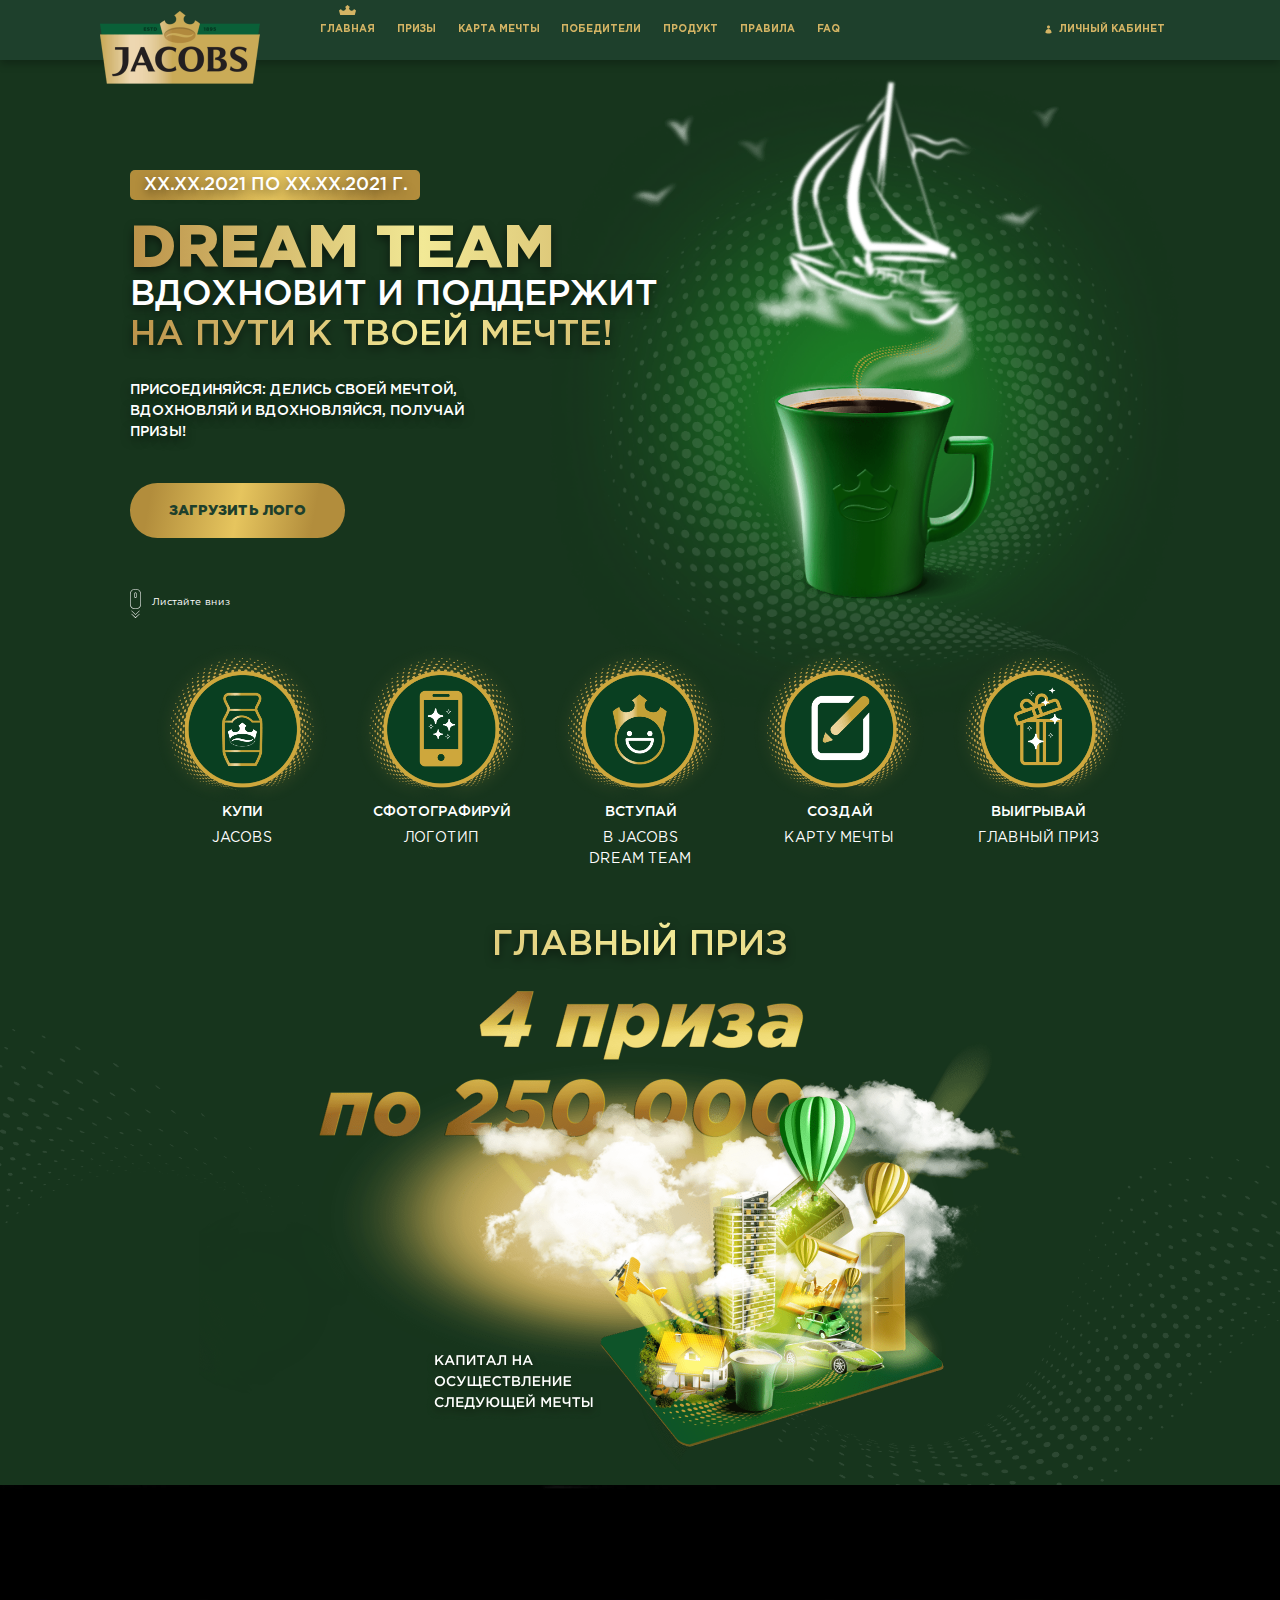
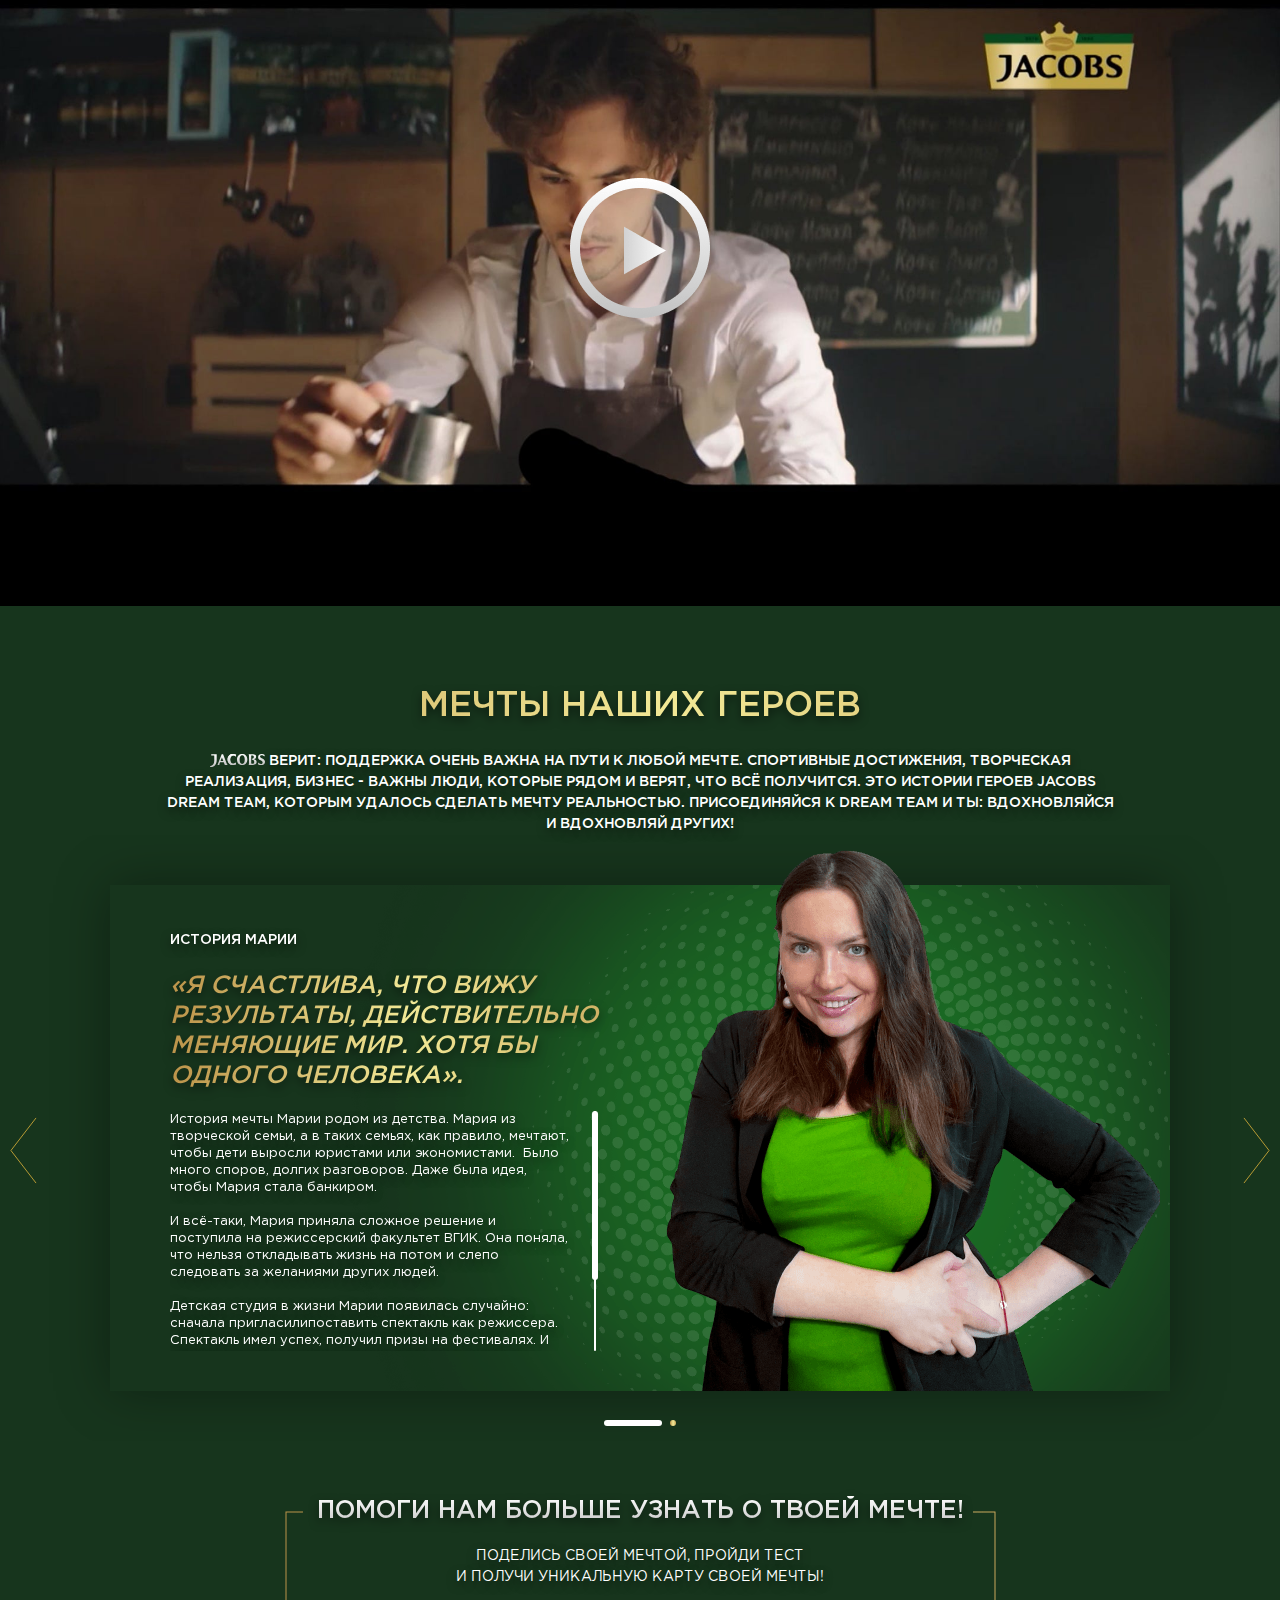
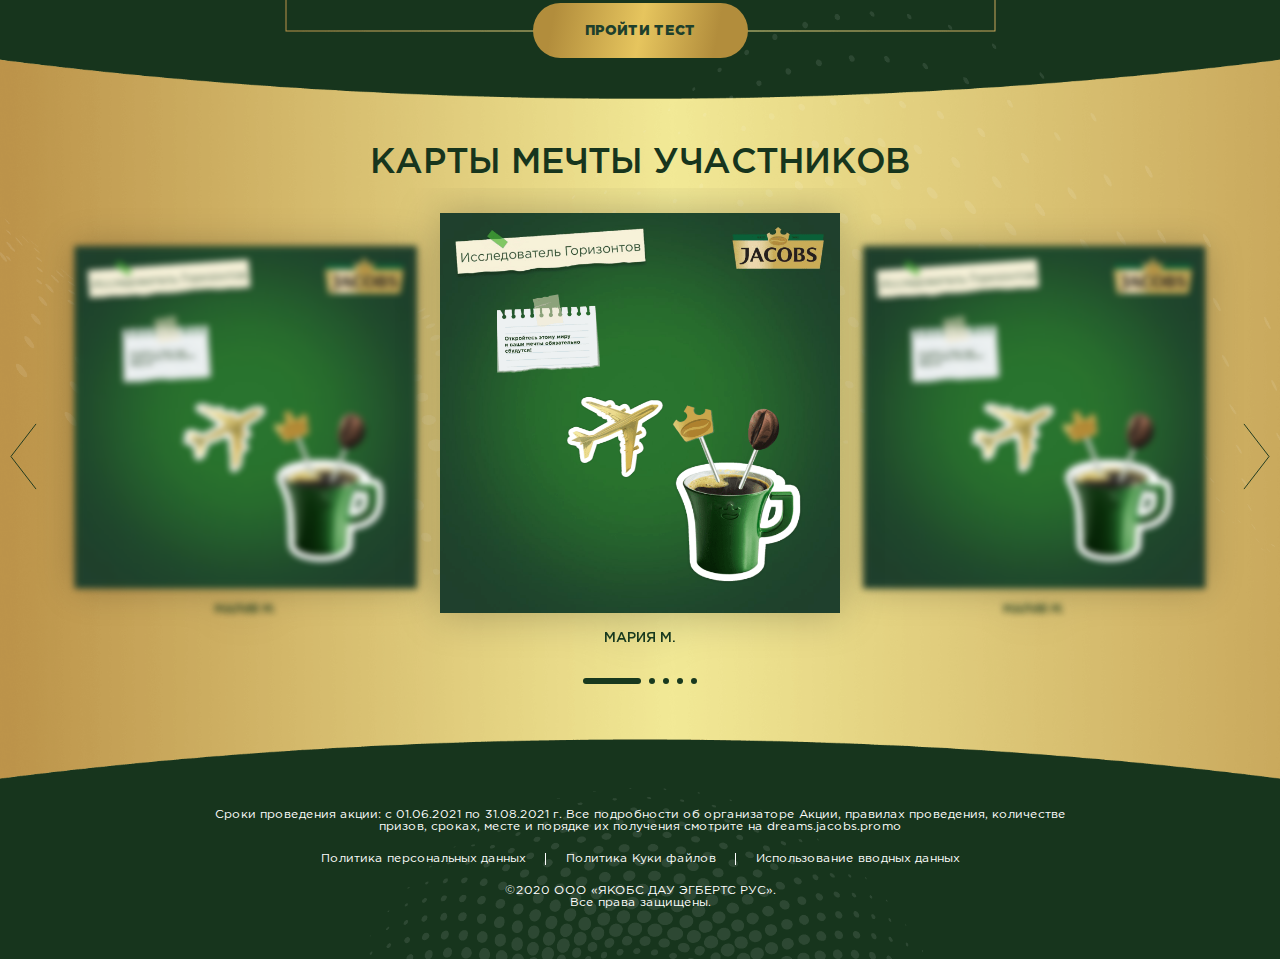
==== index.html @ 95451a08 "index mobile" ====
<!DOCTYPE html>
<html lang="en">
<head>
	<meta charset="UTF-8">
	<title>Jacobs Карта Мечты</title>
	<meta http-equiv="X-UA-Compatible" content="IE=edge">
    <meta name="viewport" content="width=device-width, initial-scale=1.0, maximum-scale=1.0, minimum-scale=1.0, user-scalable=no">
    <meta name="format-detection" content="telephone=no">
    <link rel="shortcut icon" href="img/favicon.png" type="image/png">
	<link rel="stylesheet" href="fonts/stylesheet.css">
	<link rel="stylesheet" href="libs/select2/select2.min.css">
	<link rel="stylesheet" href="libs/scrollbar/jquery.scrollbar.css">
	<link rel="stylesheet" href="libs/swiper/swiper.min.css">
	<link rel="stylesheet" href="css/styles.css">
	<!--[if lte IE 9]>
    <script src="http://phpbbex.com/oldies/oldies.js" charset="utf-8"></script>
    <script src="https://oss.maxcdn.com/html5shiv/3.7.3/html5shiv.min.js"></script>
    <script src="https://oss.maxcdn.com/respond/1.4.2/respond.min.js"></script>
    <![endif]-->
</head>
<body>
	<div class="wrapper">
		<div class="content">
			<header>
				<div class="menu">
					<a href="index.html" class="logo">
						<img src="img/logo.png" alt="">
					</a>
					<a href="#!" class="burger"></a>
					<nav class="menu-links">
						<a href="index.html" class="menu-link active">Главная</a>
						<a href="prizes.html" class="menu-link">Призы</a>
						<a href="test.html" class="menu-link">Карта мечты</a>
						<a href="winners.html" class="menu-link">Победители</a>
						<a href="product.html" class="menu-link">Продукт</a>
						<a href="#!" class="menu-link" target="_blank">Правила</a>
						<a href="faq.html" class="menu-link">FAQ</a>
						<a href="lk.html" class="menu-link login-link pop-op" data-popup="auth">Личный кабинет</a>
					</nav>
				</div>
			</header>
			<section class="main-block">
				<div class="kv"></div>
				<div class="main-decor mobile-visible"></div>
				<div class="container">
					<div class="kv-info">
						<div class="kv-date">ХХ.ХХ.2021 по ХХ.ХХ.2021 г.</div>
						<div class="kv-title1">DREAM TEAM</div>
						<div class="kv-title2">вдохновит и поддержит</div>
						<div class="kv-title3">на пути к твоей мечте!</div>
						<div class="kv-text">
							присоединяйся: делись <br class="mobile-visible">своей мечтой, <br class="desktop-visible">вдохновляй <br class="mobile-visible">и вдохновляйся, получай <br class="desktop-visible">призы!
						</div>
						<div class="btn-wrapper">
							<a href="#!" class="btn pop-op" data-popup="auth">Загрузить лого</a>
						</div>
					</div>
					<div class="scroll-down desktop-visible">Листайте вниз</div>
					<div class="steps">
						<div class="step">
							<div class="step-img">
								<img src="img/step1.png" alt="">
							</div>
							<div class="step-title">купи</div>
							<div class="step-text">jacobs</div>
						</div>
						<div class="step">
							<div class="step-img">
								<img src="img/step2.png" alt="">
							</div>
							<div class="step-title">сфотографируй</div>
							<div class="step-text">логотип</div>
						</div>
						<div class="step">
							<div class="step-img">
								<img src="img/step3.png" alt="">
							</div>
							<div class="step-title">вступай</div>
							<div class="step-text">в jacobs <br>dream team</div>
						</div>
						<div class="step">
							<div class="step-img">
								<img src="img/step4.png" alt="">
							</div>
							<div class="step-title">создай</div>
							<div class="step-text">карту мечты</div>
						</div>
						<div class="step">
							<div class="step-img">
								<img src="img/step5.png" alt="">
							</div>
							<div class="step-title">выигрывай</div>
							<div class="step-text">главный приз</div>
						</div>
					</div>
				</div>
			</section>
			<section class="main-prize-block">
				<div class="inner-decor desktop-visible"></div>
				<div class="container">
					<div class="page-title desktop-visible">Главный приз</div>
					<div class="main-prize"></div>
				</div>
			</section>
			<section class="video-block">
				<div id="video_holder">
			        <div id="overlay"></div>
			        <video id="video" tabindex="0" src="video/2103-31%20Jacobs%20%E2%80%93%20%D0%97%D0%B5%D1%80%D0%BD%D0%B0%2015.mp4" poster="video/video-poster.jpg" preload="metadata" width="100%"></video>
			    </div>
			</section>
			<section class="dream-block">
				<div class="page-title">Мечты наших героев</div>
				<div class="dreams-text desktop-visible">
	               <img src="img/jacobs-svg.svg" alt=""> верит: поддержка очень важна на пути к любой мечте. Спортивные достижения, творческая реализация, бизнес - важны люди, которые рядом и верят, что всё получится. Это истории героев Jacobs Dream Team, которым удалось сделать мечту реальностью. Присоединяйся к Dream Team и ты: вдохновляйся и вдохновляй других!
				</div>
				<div class="dreams-text mobile-visible">
	               Вдохновись историями героев  <img src="img/jacobs-svg.svg" alt=""> Dream Team и узнай, как важна поддержка на пути к мечте!
				</div>
				<div class="swiper-container dreams-slider">
					<div class="swiper-wrapper">
						<div class="swiper-slide">
	                        <div class="dreams-slide">
	                            <div class="dream-info">
	                            	<div class="dreamer-name">история Марии</div>
	                            	<div class="dream-title">
	                            		«Я счастлива, что вижу результаты, действительно меняющие мир. Хотя бы одного человека».
	                            	</div>
	                            	<div class="dream-text-wrapper">
	                            		<div class="dream-text">
	                            			История мечты Марии родом из детства. Мария из творческой семьи, а в таких семьях, как правило, мечтают, чтобы дети выросли юристами или экономистами.  Было много споров, долгих разговоров. Даже была идея, чтобы Мария стала банкиром. <br><br>
	                            			И всё-таки, Мария приняла сложное решение и поступила на режиссерский факультет ВГИК. Она поняла, что нельзя откладывать жизнь на потом и слепо следовать за желаниями других людей. <br><br>
	                            			Детская студия в жизни Марии появилась случайно: сначала пригласилипоставить спектакль как режиссера. Спектакль имел успех, получил призы на фестивалях. И Детская студия в жизни Марии появилась случайно: сначала пригласилипоставить спектакль как режиссера. Спектакль имел успех, получил призы на фестивалях. И Детская студия в жизни Марии появилась случайно: сначала пригласилипоставить спектакль как режиссера. Спектакль имел успех, получил призы на фестивалях. И 
	                            		</div>
	                            	</div>
	                            </div>
	                            <div class="dreamer-img">
	                            	<img srcset="img/dreamer/1.png 1x, img/dreamer/1@2x.png 2x" class="desktop-visible" alt="">
	                            	<img srcset="img/dreamer/1-mob.png 1x, img/dreamer/1-mob@2x.png 2x" class="mobile-visible" alt="">
	                            </div>
	                        </div>
	                    </div>
	                    <div class="swiper-slide">
	                        <div class="dreams-slide">
	                            <div class="dream-info">
	                            	<div class="dreamer-name">история Татьяны</div>
	                            	<div class="dream-title">
	                            		Всегда поддерживали члены моей семьи родители, бабушка, сестры и племяшка. Это ключевое.
	                            	</div>
	                            	<div class="dream-text-wrapper">
	                            		<div class="dream-text">
	                            			«Я просто очень люблю находиться в воде» — часто повторяет Татьяна. В детстве, когда семья приезжала на озеро, Таня плескалась в воде дольше всех. Она очень хотела заниматься плаванием, но в Новокузнецке, где они жили, не было такой возможности. <br><br>
	                            			Еще Таня очень любила балет, но у нее не было данных, как она сама считала. Поэтому она решила заняться народными танцами и даже поступила в академию искусств, но и это не принесло ей никакого чувства удовлетворения. <br><br>
	                            			Таня снова и снова искала себя. Через два года после поступления бросила народные танцы и поступила Таня снова и снова искала себя. Через два года после поступления бросила народные танцы и поступила Таня снова и снова искала себя. Через два года после поступления бросила народные танцы и поступила
	                            		</div>
	                            	</div>
	                            </div>
	                            <div class="dreamer-img">
	                            	<img srcset="img/dreamer/2.png 1x, img/dreamer/2@2x.png 2x" class="desktop-visible" alt="">
	                            	<img srcset="img/dreamer/2-mob.png 1x, img/dreamer/2-mob@2x.png 2x" class="mobile-visible" alt="">
	                            </div>
	                        </div>
	                    </div>
					</div>
					<div class="swiper-pagination"></div>
					<div class="swiper-button-prev"></div>
					<div class="swiper-button-next"></div>
				</div>
				<div class="dreams-more">
					<div class="dreams-more-title">Помоги нам больше узнать о твоей мечте!</div>
					<div class="dreams-more-text">Поделись своей мечтой, пройДи тест <br class="desktop-visible">и получи уникальную карту своей мечты!</div>
					<div class="btn-wrapper">
						<a href="#!" class="btn pop-op" data-popup="auth">Пройти тест</a>
					</div>
				</div>
			</section>
			<section class="dreams-maps-block">
				<div class="dream-maps-decor desktop-visible"></div>
				<div class="page-title invert-title">Карты мечты участников</div>
				<div class="swiper-container dreams-maps-slider">
					<div class="swiper-wrapper">
						<div class="swiper-slide">
	                        <div class="dreams-maps-slide">
	                            <div class="dream-map-img">
	                                <img src="img/collage-example.png" alt="">
	                            </div>
	                            <div class="dream-map-dreamer">Мария М.</div>
	                        </div>
	                    </div>
	                    <div class="swiper-slide">
	                        <div class="dreams-maps-slide">
	                            <div class="dream-map-img">
	                                <img src="img/collage-example.png" alt="">
	                            </div>
	                            <div class="dream-map-dreamer">Мария М.</div>
	                        </div>
	                    </div>
	                    <div class="swiper-slide">
	                        <div class="dreams-maps-slide">
	                            <div class="dream-map-img">
	                                <img src="img/collage-example.png" alt="">
	                            </div>
	                            <div class="dream-map-dreamer">Мария М.</div>
	                        </div>
	                    </div>
	                    <div class="swiper-slide">
	                        <div class="dreams-maps-slide">
	                            <div class="dream-map-img">
	                                <img src="img/collage-example.png" alt="">
	                            </div>
	                            <div class="dream-map-dreamer">Мария М.</div>
	                        </div>
	                    </div>
	                    <div class="swiper-slide">
	                        <div class="dreams-maps-slide">
	                            <div class="dream-map-img">
	                                <img src="img/collage-example.png" alt="">
	                            </div>
	                            <div class="dream-map-dreamer">Мария М.</div>
	                        </div>
	                    </div>
					</div>
					<div class="swiper-pagination"></div>
					<div class="swiper-button-prev"></div>
					<div class="swiper-button-next"></div>
				</div>
			</section>
		</div>
		<footer>
			<div class="container">
				<div class="footer-text">
					Сроки проведения акции: с 01.06.2021 по 31.08.2021 г. Все подробности об организаторе Акции, правилах проведения, количестве призов, сроках, месте и порядке их получения смотрите на dreams.jacobs.promo
				</div>
				<div class="footer-links">
					<a href="#!" target="_blank">Политика персональных данных</a>
					<a href="#!" target="_blank">Политика Куки файлов</a>
					<a href="#!" target="_blank">Использование вводных данных</a>
				</div>
				<div class="copyright">©2020 ООО «ЯКОБС ДАУ ЭГБЕРТС РУС». <br>Все права защищены.</div>
			</div>
		</footer>
	</div>
	<div class="popups">
		<div id="auth" class="popup">
			<div class="popup__wrap">
				<a href="#!" class="close-popup js-close-popup"></a>
                <div class="popup__inner">
                    <div class="popup__title">Вход</div>
                    <div class="popup__error"></div>
                    <form class="popup-form">
                    	<div class="input-field">
                    		<input type="text" name="phone" class="phone-mask" placeholder="Телефон" required>
                    	</div>
                    	<div class="input-field mb30">
                    		<input type="password" name="password" placeholder="Пароль" required>
                    	</div>
                    	<a href="#!" class="link restore-link pop-op" data-popup="restore-password">Я не помню свой пароль</a>
                    	<div class="btn-wrapper">
							<button class="btn">Войти</button>
						</div>
                    </form>
                    <div class="reg-text">
                    	Если вы впервые <br>на сайте, то вам необходимо
                    	<a href="#!" class="link popup-link pop-op" data-popup="reg">Зарегистрироваться</a>
                    </div>
                </div>
            </div>
		</div>
		<div id="reg" class="popup">
			<div class="popup__wrap">
				<a href="#!" class="close-popup js-close-popup"></a>
                <div class="popup__inner">
                    <div class="popup__title">Регистрация</div>
                    <div class="popup__error"></div>
                    <form class="popup-form">
                    	<div class="input-field">
                    		<label for="lastName">Фамилия</label>
                    		<input type="text" name="lastName" placeholder="Фамилия" required>
                    	</div>
                    	<div class="input-field">
                    		<label for="firstName">Имя</label>
                    		<input type="text" name="firstName" placeholder="Имя" required>
                    	</div>
                    	<div class="input-field">
                    		<label for="phone">Номер телефона</label>
                    		<input type="text" name="phone" class="phone-mask" placeholder="Номер телефона" required>                    		
                    	</div>
                    	<div class="checkbox-wrapper">
							<div class="input-field checkbox-field">
	                            <label for="check-rules" class="checkbox">
	                                <input id="check-rules" name="check-rules" type="checkbox" required>
	                                <span class="checkmark"></span>
	                                <span class="checkbox-text">Я согласен с <a href="#!" class="rules-link link" target="_blank">Правилами акции</a></span>
	                            </label> 
	                        </div>
	                        <div class="input-field checkbox-field">
	                            <label for="check-data" class="checkbox">
	                                <input id="check-data" name="check-data" type="checkbox" required>
	                                <span class="checkmark"></span>
	                                <span class="checkbox-text">Я согласен на обработку моих <a href="#!" class="rules-link link" target="_blank">персональных данных</a></span>
	                            </label> 
	                        </div>
						</div>
						<div class="btn-wrapper">
							<a href="#!" class="btn pop-op" data-popup="reg-success">Зарегистрироваться</a>
							<!-- <button class="btn">Зарегистрироваться</button> -->
						</div>
                    </form>
                </div>
            </div>
		</div>
		<div id="reg-success" class="popup">
			<div class="popup__wrap">
				<a href="#!" class="close-popup js-close-popup"></a>
                <div class="popup__inner">
                	<div class="popup__title">Регистрация пройдена</div>
                    <div class="popup__desc">Пароль отправлен в СМС <br>на номер телефона, указанный при регистрации</div>
                    <div class="btn-wrapper">
						<a href="#!" class="btn pop-op" data-popup="auth">Войти</a>
					</div>
                </div>
            </div>
		</div>
		<div id="restore-password" class="popup">
			<div class="popup__wrap">
				<a href="#!" class="close-popup js-close-popup"></a>
                <div class="popup__inner">
                    <div class="popup__title">Восстановление <br>пароля</div>
                    <form class="popup-form">
                    	<div class="popup__desc before-send">Введите номер телефона, указанный <br>при регистрации. Мы вышлем туда <br>новый пароль.</div>
                    	<div class="popup__desc after-send" style="display: none;">Пароль был отправлен в сообщении</div>
                    	<div class="input-field">
                    		<input type="text" name="phone" class="phone-mask" placeholder="Телефон" required>
                    	</div>
                    	<div class="input-field mb30">
							<span class="clock-text" style="display: none;">Можно отправить повторно через <span class="clock"></span></span>
                    	</div>
                    	<div class="btn-wrapper">
							<button class="btn">Получить пароль</button>
						</div>
                    </form>
                </div>
            </div>
		</div>
		<div id="feedback-success" class="popup">
			<div class="popup__wrap">
				<a href="#!" class="close-popup js-close-popup"></a>
                <div class="popup__inner">
                	<div class="popup__title">Ваше обращение <br>принято</div>
                    <div class="popup__desc">Ожидайте ответа на указанную <br>электронную почту. Спасибо!</div>
                    <div class="btn-wrapper">
						<a href="#!" class="btn js-close-popup">Понятно</a>
					</div>
                </div>
            </div>
		</div>
	</div>

	<script src="libs/jquery-3.5.1.min.js"></script>
	<script src="libs/select2/select2.min.js"></script>
	<script src="libs/jquery.validate.min.js"></script>
	<script src="libs/scrollbar/jquery.scrollbar.min.js"></script>
	<script src="libs/jquery.inputmask.min.js"></script>
	<script src="libs/jquery.countdown.min.js"></script>
	<script src="libs/slick.min.js"></script>
	<script src="libs/swiper/swiper.min.js"></script>
	<script src="js/scripts.js"></script>
</body>
</html>
---- fonts/stylesheet.css ----
@font-face {
    font-family: 'Gotham Pro';
    src: url('GothamPro-Medium.eot');
    src: url('GothamPro-Medium.eot?#iefix') format('embedded-opentype'),
        url('GothamPro-Medium.woff2') format('woff2'),
        url('GothamPro-Medium.woff') format('woff');
    font-weight: 500;
    font-style: normal;
    font-display: swap;
}

@font-face {
    font-family: 'Gotham Pro';
    src: url('GothamPro-Bold.eot');
    src: url('GothamPro-Bold.eot?#iefix') format('embedded-opentype'),
        url('GothamPro-Bold.woff2') format('woff2'),
        url('GothamPro-Bold.woff') format('woff');
    font-weight: bold;
    font-style: normal;
    font-display: swap;
}

@font-face {
    font-family: 'Gotham Pro';
    src: url('GothamPro-Light.eot');
    src: url('GothamPro-Light.eot?#iefix') format('embedded-opentype'),
        url('GothamPro-Light.woff2') format('woff2'),
        url('GothamPro-Light.woff') format('woff');
    font-weight: 300;
    font-style: normal;
    font-display: swap;
}

@font-face {
    font-family: 'Gotham Pro';
    src: url('GothamPro.eot');
    src: url('GothamPro.eot?#iefix') format('embedded-opentype'),
        url('GothamPro.woff2') format('woff2'),
        url('GothamPro.woff') format('woff');
    font-weight: normal;
    font-style: normal;
    font-display: swap;
}

@font-face {
    font-family: 'Gotham Pro';
    src: url('GothamPro-Black.eot');
    src: url('GothamPro-Black.eot?#iefix') format('embedded-opentype'),
        url('GothamPro-Black.woff') format('woff'),
        url('GothamPro-Black.ttf') format('truetype');
    font-weight: 900;
    font-style: normal;
    font-display: swap;
}
---- css/styles.css ----
html {
    line-height: 1.15;
    -ms-text-size-adjust: 100%;
    -moz-text-size-adjust: 100%;
    -webkit-text-size-adjust: 100%;
}

html, body, div, span, applet, object, iframe,
h1, h2, h3, h4, h5, h6, p, blockquote, pre,
a, abbr, acronym, address, big, cite, code,
del, dfn, em, img, ins, kbd, q, s, samp,
small, strike, strong, sub, sup, tt, var,
b, u, i, center,
dl, dt, dd, ol, ul, li,
fieldset, form, label, legend,
table, caption, tbody, tfoot, thead, tr, th, td,
article, aside, canvas, details, embed,
figure, figcaption, footer, header, hgroup,
menu, nav, output, ruby, section, summary,
time, mark, audio, video {
	margin: 0;
	padding: 0;
	border: 0;
}

main {
    display: block;
}

ol,
ul {
    list-style: none;
}

b,
strong {
    font-weight: bold;
}

*,
:after,
:before {
    box-sizing: border-box;
}

img {
    max-width: 100%;
    border-style: none;
}

img[width="0"][height="0"] {
    display: none;
}

a {
    color: inherit;
    cursor: pointer;
    background-color: transparent;
    text-decoration: none;
    -webkit-transition: all .2s linear;
    transition: all .2s linear;
}

a:hover,
a:focus {
    text-decoration: none;
}

input,
select,
textarea,
button {
    border: none;
    outline: none;
    border-radius: 0;
    -webkit-appearance: none;
    font-family: inherit;
    font-size: 100%;
    line-height: 1.15;
    margin: 0;
}

textarea {
    overflow: auto;
}

textarea::-webkit-scrollbar {
    width: 0;
}

::-ms-clear {
    display: none;
}

input {
    overflow: visible;
}

button {
    cursor: pointer;
    border: none;
    outline: none;
    overflow: visible;
}

button,
select {
    text-transform: none;
}

button::-moz-focus-inner,
[type="button"]::-moz-focus-inner,
[type="reset"]::-moz-focus-inner,
[type="submit"]::-moz-focus-inner {
    border-style: none;
    padding: 0;
}

button,
[type="button"],
[type="reset"],
[type="submit"] {
    -webkit-appearance: button;
}

[type="checkbox"],
[type="radio"] {
    box-sizing: border-box;
    padding: 0;
}

[type="search"]::-webkit-search-decoration {
    -webkit-appearance: none;
}

[type="search"] {
    -webkit-appearance: textfield;
    outline-offset: -2px;
}

::-webkit-file-upload-button {
    -webkit-appearance: button;
    font: inherit;
}

::-webkit-file-upload-button {
    -webkit-appearance: button;
    font: inherit;
}

input[type=number]::-webkit-inner-spin-button,
input[type=number]::-webkit-outer-spin-button {
    -webkit-appearance: none;
    margin: 0;
}

input[type=number] {
    -moz-appearance: textfield;
}

select::-ms-expand {
    display: none;
}

* {
    box-sizing: border-box;
}

h1, h2, h3, h4, h5, h6, p {
    margin: 0;
}

ul, ol {
    margin: 0;
    padding: 0;
    list-style: none;
}

a {
    color: inherit;
    text-decoration: none;
}

a:hover,
a:focus {
    text-decoration: none;
}

textarea {
    width: 100%;
    resize: none;
    border: none;
    outline: none;
    border-radius: 0;
    scrollbar-width: none;
    -ms-overflow-style: none;
}

label {
    margin: 0;
}

input,
button,
select {
    border: none;
    outline: none;
}

input {
    border-radius: 0;
}

*:focus {
    outline: none;
}

body .mobile-visible {
    display: none;
}

@media (max-width: 1000px) {
    body .mobile-visible {
        display: block;
    }

    body .desktop-visible {
        display: none;
    }
}

.no-scrolling {
	overflow: hidden;
}

.link {
	text-decoration: underline;
}

.link:hover {
	text-decoration: none;
}

.invert-link {
	text-decoration: none;
}

.invert-link:hover {
	text-decoration: underline;
}

body .mb0 {
    margin-bottom: 0;
}

body .mb5 {
    margin-bottom: 5px;
}

body .mb20 {
	margin-bottom: 20px;
}

body .mb30 {
	margin-bottom: 30px;
}

body .mb70 {
    margin-bottom: 70px;
}

body .mr50 {
    margin-right: 50px;
}

body .mr70 {
    margin-right: 70px;
}

body .mr150 {
    margin-right: 150px;
}

/*SCROLL ---------------------- */
body .scroll-element,
body .scroll-element div {
    border: none;
    margin: 0;
    padding: 0;
    position: absolute;
    z-index: 1;
}

body .scroll-element div {
    display: block;
    height: 100%;
    left: 0;
    top: 0;
    width: 100%;
}

body .scroll-element.scroll-x {
    bottom: 1px;
    height: 8px;
    left: 0;
    width: 100%;
}

.collection-list.scroll-wrapper>.scroll-content {
    padding-bottom: 10px;
}

body .collection-list .scroll-element.scroll-y {
    display: none;
}

body .scroll-element.scroll-x .scroll-element_track {
    top: 0;
    width: 100%;
    height: 8px;
}

body .scroll-element.scroll-y {
    height: 100%;
    right: 2px;
    top: 0;
    width: 6px;
}

body .scroll-element .scroll-element_outer {
    overflow: visible;
}

body .scroll-element .scroll-element_outer,
body .scroll-element .scroll-element_track,
body .scroll-element .scroll-bar {
    border-radius: 10px;
}

body .scroll-element .scroll-element_track {
    background: #D4B464;
    left: 2px;
    width: 2px;
}

body .lk-page .scroll-element .scroll-element_track {
    background: #1E402C;
}

body .dream-text-wrapper .scroll-element .scroll-element_track {
    background: #fff;
}

body .scroll-element .scroll-bar {
    width: 6px;
    background-color: #D4B464;
    left: 0;
    position: relative;
}

body .lk-page .scroll-element .scroll-bar {
    background: #1E402C;
}

body .dream-text-wrapper .scroll-element .scroll-bar {
    background: #fff;
}

body .scroll-element.scroll-draggable .scroll-bar {
    background-color: #D4B464;
}

body .lk-page .scroll-element.scroll-draggable .scroll-bar {
    background: #1E402C;
}

body .dream-text-wrapper .scroll-element.scroll-draggable .scroll-bar {
    background: #fff;
}

body .scroll-element.scroll-x.scroll-scrolly_visible .scroll-element_track {
    left: -12px;
}

body .scroll-element.scroll-y.scroll-scrollx_visible .scroll-element_track {
    top: -12px;
}

body .scroll-element.scroll-x.scroll-scrolly_visible .scroll-element_size {
    left: -12px;
}

body .scroll-element.scroll-y.scroll-scrollx_visible .scroll-element_size {
    top: -12px;
}

/**/

/* Slider */
.slick-slider {
    position: relative;
    display: block;
    box-sizing: border-box;
    -webkit-user-select: none;
    -moz-user-select: none;
    -ms-user-select: none;
    user-select: none;
    -webkit-touch-callout: none;
    -khtml-user-select: none;
    -ms-touch-action: pan-y;
    touch-action: pan-y;
    -webkit-tap-highlight-color: transparent;
}

.slick-slider * {
    outline: none;
}

.slick-list {
    position: relative;
    display: block;
    overflow: hidden;
    margin: 0;
    padding: 0;
}

.slick-list:focus {
    outline: none;
}

.slick-list.dragging {
    cursor: pointer;
    cursor: hand;
}

.slick-slider .slick-track,
.slick-slider .slick-list {
    -webkit-transform: translate3d(0, 0, 0);
    -moz-transform: translate3d(0, 0, 0);
    -ms-transform: translate3d(0, 0, 0);
    -o-transform: translate3d(0, 0, 0);
    transform: translate3d(0, 0, 0);
}

.slick-track {
    position: relative;
    top: 0;
    left: 0;
    display: block;
    margin-left: auto;
    margin-right: auto;
}

.slick-track:before,
.slick-track:after {
    display: table;
    content: '';
}

.slick-track:after {
    clear: both;
}

.slick-loading .slick-track {
    visibility: hidden;
}

.slick-slide {
    display: none;
    float: left;
    height: 100%;
    min-height: 1px;
}

[dir='rtl'] .slick-slide {
    float: right;
}

.slick-slide img {
    display: block;
}

.slick-slide.slick-loading img {
    display: none;
}

.slick-slide.dragging img {
    pointer-events: none;
}

.slick-initialized .slick-slide {
    display: block;
}

.slick-loading .slick-slide {
    visibility: hidden;
}

.slick-vertical .slick-slide {
    display: block;
    height: auto;
    border: 1px solid transparent;
}

.slick-arrow.slick-hidden {
    display: none;
}

.slick-arrow {
    position: absolute;
    top: 0;
    bottom: 0;
    margin: auto;
    font-size: 0;
    z-index: 1;
}

/**/

/* Select2 */
.select {
    max-width: 410px;
    min-width: 140px;
    width: 100%;
    /*margin: 10px auto;*/
}

.select select {
    width: 100%;
}

.select2 {
    z-index: 2;
}

.select2.select2-container--open {
    z-index: 4;
}

.select2-container--open {
    z-index: 3;
}

.select2-container span {
    outline: none;
}

.select2-container .select2-selection--single {
    width: 100%;
    height: 32px;
    padding: 8px 30px 8px 15px;
    border: 1px solid transparent;
    border-radius: 4px;
    border: 1px solid #F2E996;
}

.select2-container--default .select2-selection--single .select2-selection__rendered {
    color: #231F20;
    font-size: 12px;
    line-height: 1;
    text-align: left;
    padding-left: 0;
}

.select2-container--default .select2-selection--single .select2-selection__placeholder {
    color: rgba(0, 0, 0, .6);
    font-size: 12px;
    line-height: 1;
    font-weight: 300;
}

.select2-container--default .select2-selection--single .select2-selection__arrow {
    width: 9px;
    height: 6px;
    position: absolute;
    top: 0;
    bottom: 0;
    margin: auto;
    right: 15px;
}

.select2-container--default .select2-selection--single .select2-selection__arrow b {
    margin: 0;
    top: 0;
    left: 0;
    border: none;
    width: 9px;
    height: 6px;
    background: url(../img/arrow-down.svg) center no-repeat;
    transition: all .2s linear;
}

.select2-container--default.select2-container--open .select2-selection--single .select2-selection__arrow b {
    transform: rotate(-180deg);
}

.select2-dropdown {
    background: #fff;
    border-radius: 0;
    color: #231F20;
    border: 0;
    box-shadow: 0px 4px 4px rgba(0, 0, 0, 0.12);
}

.select2-container--open .select2-dropdown--below {
    padding-top: 15px;
    top: -15px;
    border-bottom-left-radius: 4px;
    border-bottom-right-radius: 4px;
    border: 1px solid #F2E996;
    overflow: hidden;
    z-index: 1;
}

.select2-results__options {
    border-radius: 0;
}

.select2-container--default .select2-results>.select2-results__options {
    max-height: 250px;
    padding-top: 5px;
}

.select2-results__option {
    font-size: 12px;
    line-height: 1;
    min-height: 20px;
    padding: 4px 20px 4px 15px;
}

.select2-container--default .select2-results__option[aria-selected=true],
.select2-container--default .select2-results__option--highlighted[aria-selected] {
    background: rgba(255, 245, 104, 0.3);
    color: #231F20;
}

.select2-container--default.select2-container--open.select2-container--below .select2-selection--single, 
.select2-container--default.select2-container--open.select2-container--below .select2-selection--multiple {
    border-top-left-radius: 4px;
    border-top-right-radius: 4px;
    border-bottom-left-radius: 0;
    border-bottom-right-radius: 0;
}
/**/

html,
body {
    height: 100%;
}

body {
    margin: 0;
    color: #FFDD67;
    font: normal 16px/19px 'Gotham Pro', sans-serif;
}

.wrapper {
    display: flex;
    flex-direction: column;
    min-height: 100%;
    background: #17351D;
}

.content {
    flex: 1 0 auto;
    overflow: hidden;
}

.container {
    position: relative;
    max-width: 1050px;
    width: 100%;
    margin: 0 auto;
    padding: 0 15px;
}

header {
    display: flex;
    flex-direction: column;
    justify-content: center;
    -ms-align-items: center;
    align-items: center;
    position: fixed;
    width: 100%;
    height: 60px;
    margin: auto;
    background: #1E402C;
    box-shadow: 0px 4px 8px rgba(0, 0, 0, 0.25);
    z-index: 11;
}

header ~ .main-block,
header ~ .inner-page {
    margin-top: 100px;
}

.menu {
    position: relative;
    display: flex;
    -ms-align-items: center;
    align-items: center;
    max-width: 1080px;
    width: 100%;
    height: 60px;
    margin: 0 auto;
    padding-left: 80px;
}

.logo {
    position: absolute;
    top: 11px;
    left: 0;
    max-width: 160px;
    width: 100%;
}

.menu-links {
    max-width: 520px;
    width: 100%;
    height: 30px;
    margin-left: 14%;
    display: flex;
    -ms-align-items: center;
    align-items: center;
    justify-content: space-between;
    z-index: 13;
}

.menu-link {
    position: relative;
    font-weight: bold;
    font-size: 10px;
    line-height: 10px;
    text-transform: uppercase;
    color: #D4B464;
}

.menu-link:not(.check-btn)::after {
    content: '';
    position: absolute;
    top: -20px;
    left: 0;
    right: 0;
    margin: auto;
    width: 17px;
    height: 10px;
    background: url(../img/crown.svg) center no-repeat;
    background-size: contain;
    opacity: 0;
    transition: all .2s linear;
    z-index: 1;
}

.menu-link.active::after,
.menu-link:not(.check-btn):hover::after {
    opacity: 1;
}

.menu-links .login-link {
    position: absolute;
    right: 15px;
    padding-left: 15px;
}

.login-link::before {
    content: '';
    position: absolute;
    top: -2px;
    left: 0;
    bottom: 0;
    width: 9px;
    height: 9px;
    margin: auto;
    background: url(../img/profile-icon.svg) center no-repeat;
    background-size: contain;
}

footer {
    flex: 0 0 auto;
    position: relative;
    padding: 30px 0 50px;
    z-index: 1;
}

footer::before {
    content: '';
    position: absolute;
    bottom: 0;
    left: 0;
    right: 0;
    margin: auto;
    width: 663px;
    height: 171px;
    background: url(../img/footer-decor.png) center no-repeat;
    background-size: 100% 100%;
}

.footer-text {
    max-width: 886px;
    width: 100%;
    margin: 0 auto 20px;
    font-size: 12px;
    line-height: 1;
    text-align: center;
    color: #fff;
}

.footer-links {
    display: flex;
    justify-content: center;
    margin: 0 auto 20px;
}

.footer-links a {
    position: relative;
    font-size: 12px;
    line-height: 1;
    text-align: center;
    color: #FFFFFF;
    margin: 0 20px;
}

.footer-links a:not(:last-child)::after {
    content: '';
    position: absolute;
    top: 0;
    right: -20px;
    bottom: 0;
    margin: auto;
    width: 1px;
    height: 100%;
    background: #fff;
}

.copyright {
    font-size: 12px;
    line-height: 1;
    text-align: center;
    color: #fff;
}

.popup {
    position: fixed;
    top: 0;
    left: 0;
    bottom: 0;
    right: 0;
    width: 100%;
    background-color: rgba(0, 0, 0, 0.8);
    color: #fff;
    z-index: -1;
    opacity: 0;
    -webkit-transition: all .2s linear;
    transition: all .2s linear;
    display: -webkit-box;
    display: flex;
    -webkit-box-pack: center;
    justify-content: center;
    -webkit-box-align: start;
    align-items: flex-start;
    padding-top: 10%;
    pointer-events: none;
    overflow-y: auto;
    -webkit-overflow-scrolling: touch;
}

.js-popup-show {
    z-index: 999;
    opacity: 1;
    pointer-events: visible;
}

.popup__wrap {
    position: relative;
    max-width: 300px;
    width: 100%;
    background: #1E402C;
    border: 2px solid #B58840;
    border-radius: 20px;
    text-align: center;
    display: flex;
    flex-direction: column;
    align-items: center;
    position: relative;
    padding: 15px 10px 25px;
}

.popup__inner {
    max-width: 300px;
    margin: auto;
    width: 100%;
    text-align: center;
    font-size: 14px;
    line-height: 16px;
}

.popup-form {
    max-width: 260px;
    width: 100%;
    margin: auto;
}

.popup__title {
    font-weight: bold;
    font-size: 20px;
    line-height: 1;
    text-align: center;
    text-transform: uppercase;
    background: linear-gradient(90deg, #B58840 -6.52%, #F2E996 52.31%, #B58840 124.17%);
    -webkit-background-clip: text;
    -webkit-text-fill-color: transparent;
    margin: 0 auto 20px;
}

.popup__error {
    font-size: 12px;
    line-height: 1;
    min-height: 12px;
    color: #EE6363;
    margin-bottom: 5px;
}

.popup__desc {
    font-size: 14px;
    line-height: 16px;
    margin: 0 auto 20px;
}

.popup__desc.before-send,
.popup__desc.after-send {
    font-size: 12px;
    line-height: 14px;
}

.popup__error + .popup__desc {
    margin-top: 20px;
}

.popup__desc + .btn-wrapper {
    margin-top: 25px;
}

.input-field {
    position: relative;
    width: 100%;
    margin: 0 auto 20px;
}

.feedback-form .input-field {
    margin-bottom: 10px;
}

.input-field:last-child {
    margin-bottom: 0;
}

.input-field:not(.checkbox-field) label {
    display: block;
    font-weight: normal;
    font-size: 12px;
    line-height: 1;
    text-align: left;
    margin-left: 20px;
    margin-bottom: 5px;
}

.input-field input:not([type="checkbox"]),
.input-field textarea {
    width: 100%;
    height: 50px;
    padding-left: 20px;
    border: 1px solid #F2E996;
    font-family: 'Gotham Pro';
    font-style: normal;
    font-weight: normal;
    font-size: 14px;
    line-height: 16px;
    color: #231F20;
    background: #fff;
    border-radius: 4px;
    transition: all .2s linear;
}

.feedback-form .input-field input:not([type="checkbox"]) {
    height: 32px;
    padding-left: 15px;
    font-size: 12px;
    line-height: 14px;
}

.input-field textarea {
    padding-top: 14px;
    padding-left: 15px;
    height: 64px;
    font-size: 12px;
    line-height: 14px;
    border-radius: 4px;
}

.input-field input:focus,
.input-field textarea:focus {
    border: 1px solid #B58840;
}

.checkbox-wrapper {
    margin: 20px auto;
}

.feedback-form .checkbox-wrapper {
    margin: 10px auto;
}

.checkbox-field {
    text-align: left;
}

.checkbox {
    padding-left: 40px;
    display: inline-block;
    min-height: 25px;
}

.checkbox input {
    -webkit-appearance: none;
    padding: 0;
    opacity: 0;
    top: 0;
    left: 0;
    width: 25px;
    height: 25px;
    position: absolute;
}

.checkmark {
    position: absolute;
    left: 0;
    width: 25px;
    height: 25px;
    border-radius: 25px;
    background: none;
    border: 2px solid #D4B464;
}

.feedback-form .checkmark {
    border-radius: 5px;
    background: none;
    border: 2px solid #D4B464;
}

.checkbox input:checked + .checkmark {
    background: linear-gradient(90deg, #B58840 -6.52%, #F2E996 52.31%, #B58840 124.17%);
    border: 2px solid #D4B464;
}

.feedback-form  .checkbox input:checked + .checkmark,
.question-field  .checkbox input:checked + .checkmark {
    background: none;
    border: 2px solid #D4B464;
}

.checkbox input:checked + .checkmark::after {
    content: '';
    position: absolute;
    width: 13px;
    height: 13px;
    top: 0;
    left: 0;
    right: 0;
    bottom: 0;
    margin: auto;
    background: url(../img/check.svg) center no-repeat;
    border-radius: 13px;
}

.feedback-form .checkbox input:checked + .checkmark::after,
.question-field .checkbox input:checked + .checkmark::after {
    bottom: 2px;
    background: url(../img/check1.svg) center no-repeat;
    border-radius: 13px;
}

.checkbox-text {
    font-size: 12px;
    color: #fff;
    display: inline-block;
    vertical-align: middle;
}

.rules-link {
    color: #D4B464;
}

.input-field input.error[type="checkbox"] ~ .checkbox-text {
    color: #EE6363;
}

.close-popup {
    position: absolute;
    top: -5px;
    right: -1px;
    width: 32px;
    height: 32px;
    background: url(../img/close-popup.svg) center no-repeat;
    background-size: contain;
    z-index: 1;
}

.close-popup:hover {
    transform: rotate(-90deg);
}

span.error {
    position: absolute;
    font-size: 0;
}

.checkbox-wrapper span.error {
    display: none !important;
}

.input-field input.error:not([type="checkbox"]),
.input-field textarea.error,
.input-field select.error + .select2-container .select2-selection--single,
.feedback-form .input-field input.error:not([type="checkbox"]),
.feedback-form .input-field textarea.error {
    color: #EE6363;
    border: 1px solid #EE6363;
}

.input-field input.error[type="checkbox"] ~ .checkbox-text,
.input-field input.error[type="checkbox"] ~ .checkbox-text a {
    color: #EE6363;
}

.clock-text {
    display: block;
    font-size: 12px;
    line-height: 14px;
    opacity: 0.6;
    text-align: center;
}

.restore-link {
    display: block;
    font-size: 12px;
    line-height: 1;
    text-align: center;
    color: #fff;
    margin: 0 auto 20px;
}

.reg-text {
    text-align: center;
    font-size: 12px;
    line-height: 14px;
    margin-top: 20px;
}

.popup-link {
    display: block;
    font-weight: bold;
    font-size: 14px;
    line-height: 16px;
    text-align: center;
    text-transform: uppercase;
    color: #fff;
    margin-top: 5px;
}

.btn-wrapper {
    display: flex;
    -ms-align-items: center;
    align-items: center;
    justify-content: center;
    width: 100%;
    margin: auto;
}

.btn {
    position: relative;
    display: flex;
    align-items: center;
    justify-content: center;
    width: auto;
    height: 40px;
    margin: auto;
    padding: 14px 40px 13px;
    background: linear-gradient(100.51deg, #B28D3C 10.08%, #E6C55E 50.03%, #B28D3C 84.55%);
    font-weight: 900;
    font-size: 14px;
    line-height: 1;
    text-align: center;
    text-transform: uppercase;
    color: #1E402C;
    border-radius: 33px;
    z-index: 1;
    transition: all .2s linear;
}

.btn:hover {
    opacity: .9;
}

.btn-green {
    background: #1E402C;
    color: #fff;
}

.popup .btn,
.test-page .btn,
.main-block .btn,
.dream-block .btn {
    width: 215px;
    height: 55px;
    padding: 22px 10px 21px;
}

.test-page .result-btn {
    width: 240px;
}

.collage-btn {
    width: 180px;
    margin: 10px;
    padding: 14px 10px 13px;
}

.lk-page .btn {
    height: 55px;
    padding: 22px 40px 21px;
}

.invert-btn {
    background: none;
    border: 2px solid #17351D;
}

.check-btn {
    width: 180px;
    height: 30px;
    margin: 0;
}

.btn.disabled {
    pointer-events: none;
    opacity: .6;
}

.captcha-wrap {
    position: relative;
    display: flex;
    -ms-align-items: center;
    align-items: center;
    justify-content: space-between;
    max-width: 260px;
    width: 100%;
    margin: auto;
}

.captcha-wrap::after {
    content: '';
    position: absolute;
    top: 0;
    left: 0;
    right: -30px;
    bottom: 0;
    margin: auto;
    width: 6px;
    height: 10px;
    background: url(../img/arrow-captcha.svg) center no-repeat;
    background-size: contain;
}

.feedback-form .captcha-wrap::after {
    background: url(../img/arrow-captcha-white.svg) center no-repeat;
    background-size: contain;
}

.captcha-wrap .popup__error {
    position: absolute;
    top: -18px;
    left: 0;
    right: 0;
    margin: auto;
    text-align: center;
    color: #EE6363;
}

.captcha-wrap .input-field {
    max-width: 100px;
    margin: 0;
}

.captcha-wrap .input-field input:not([type="checkbox"]) {
   border: 1px solid #231F20;
   height: 50px;
}

.captcha-wrap .popup__error {
    position: absolute;
    top: -18px;
    left: 0;
    right: 0;
    margin: auto;
    text-align: center;
    color: #EB2316;
}

.captcha-field {
    position: relative;
    display: flex;
    -ms-align-items: center;
    align-items: center;
    /*justify-content: center;*/
    max-width: 132px;
    width: 100%;
    height: 50px;
    margin-right: 20px;
    padding-left: 10px;
    background: linear-gradient(90deg, #B58840 -6.52%, #F2E996 52.31%, #B58840 124.17%);
    border-radius: 25px;
}

.popup .captcha-field {
    background: none;
    border: 1px solid #231F20;
}

.captcha-field img {
    position: relative;
    max-width: 84px;
}

.reload-captcha {
    display: block;
    position: absolute;
    top: 0;
    right: 5px;
    bottom: 0;
    width: 34px;
    height: 33px;
    margin: auto;
    background: url(../img/reload.svg) center no-repeat;
    background-size: contain;
    z-index: 1;
}

.captcha {
    position: relative;
    padding: 20px 0;
}

.captcha::before {
    content: '';
    position: absolute;
    top: 0;
    left: -20px;
    right: -20px;
    bottom: 0;
    margin: auto;
    width: 300px;
    height: 100%;
    background: linear-gradient(90deg, #B58840 -6.52%, #F2E996 52.31%, #B58840 124.17%);
}

.captcha .popup__desc {
    position: relative;
    font-size: 12px;
    line-height: 1;
    color: #231F20;
    margin-bottom: 20px;
}

.inner-page {
    position: relative;
    min-height: 600px;
    padding-bottom: 100px;
}

.inner-page::before {
    content: '';
    position: absolute;
    top: -250px;
    left: 0;
    right: 0;
    margin: auto;
    width: 627px;
    height: 627px;
    border-radius: 50%;
    background: rgba(28, 131, 38, 0.3);
    filter: blur(100px);
    z-index: 0;
}

.inner-decor {
    position: absolute;
    top: 0;
    left: 0;
    right: 0;
    margin: auto;
    width: 100%;
    height: 670px;
    background: url(../img/inner-decor.png) center no-repeat;
    background-size: cover;
    z-index: 0;
}

.page-title {
    position: relative;
    font-weight: 500;
    font-size: 35px;
    line-height: 50px;
    text-align: center;
    text-transform: uppercase;
    filter: drop-shadow(0px 4px 5px rgba(0, 0, 0, 0.5));
    background: linear-gradient(90deg, #B58840 -6.52%, #F2E996 52.31%, #B58840 124.17%);
    -webkit-background-clip: text;
    -webkit-text-fill-color: transparent;
}

.invert-title {
    color: #17351D;
    background: none;
    filter: none;
    -webkit-text-fill-color: inherit;
}

.faq-container {
    position: relative;
    max-width: 1200px;
    width: 100%;
    margin: 50px auto 0;
    display: flex;
    justify-content: space-between;
}

.faq-wrap {
    max-width: 460px;
    width: 100%;
    height: 390px;
}

.faq-item {
    max-width: 420px;
    width: 100%;
    margin: 0 auto 20px;
}

.faq-item-title {
    position: relative;
    font-weight: bold;
    font-size: 14px;
    line-height: 18px;
    padding-left: 25px;
    cursor: pointer;
}

.faq-item-title::before {
    content: '';
    position: absolute;
    top: 0;
    left: 0;
    width: 17px;
    height: 16px;
    border-radius: 3px;
    background: url(../img/plus-yellow.svg) center no-repeat;
    background-size: 17px;
    transition: all .2s linear;
}

.faq-item-title.active::before {
    background: url(../img/plus-white.svg) center no-repeat;
    background-size: 17px;
    transform: rotate(45deg);
}

.faq-item-text {
    display: none;
    font-size: 12px;
    line-height: 18px;
    color: #fff;
    padding: 20px 0 0 25px;
}

.feedback-wrap {
    position: relative;
    max-width: 460px;
    width: 100%;
    min-height: 360px;
    margin: 0;
    padding: 20px 10px 20px;
    border: 2px solid #D4B464;
    border-radius: 0;
}

.feedback-title {
    font-weight: bold;
    font-size: 16px;
    line-height: 1;
    text-align: center;
    text-transform: uppercase;
    color: #D4B464;
    margin-bottom: 10px;
}

.feedback-desc {
    font-size: 12px;
    line-height: 1;
    text-align: center;
    color: #fff;
    margin: 0 auto 10px;
}

.feedback-form {
    max-width: 410px;
    width: 100%;
    margin: auto;
}

.test-form {
    margin: 30px auto 50px;
}

.test-question-title {
    display: none;
    font-weight: bold;
    font-size: 50px;
    line-height: 1;
    text-align: center;
    text-transform: uppercase;
    filter: drop-shadow(0px 4px 5px rgba(0, 0, 0, 0.5));
    background: linear-gradient(180deg, #FFFFFF 0%, #C2C2C2 100%);
    -webkit-background-clip: text;
    -webkit-text-fill-color: transparent;
}

.test-question-title.active {
    display: block;
}

.test-question-wrapper {
    display: none;
    flex-wrap: wrap;
    justify-content: space-between;
    max-width: 650px;
    width: 100%;
    margin: 55px auto 50px;
}

.test-question-wrapper.active {
    display: flex;
}

.question-field {
    max-width: 300px;
}

.question-field .checkmark,
.question-field .checkbox-text {
    opacity: .5;
}

.question-field .checkbox input:checked + .checkmark,
.question-field .checkbox input:checked ~ .checkbox-text {
    opacity: 1;
}

.question-field .checkbox input:checked + .checkmark {

}

.question-field .checkbox-text {
    max-width: 256px;
    font-size: 14px;
    line-height: 20px;
    text-transform: uppercase;
}

.test-result {
    display: none;
    margin: 30px auto 50px;
}

.test-result.active {
    display: block;
}

.test-question-text {
    max-width: 555px;
    width: 100%;
    margin: 40px auto;
    font-weight: 500;
    font-size: 14px;
    line-height: 20px;
    text-align: center;
    text-transform: uppercase;
    color: #FFFFFF;
}

.result-img {
    position: absolute;
    top: 240px;
    right: 5%;
}

header ~ .collage-page {
    padding-top: 100px;
}

.collage-page {
    position: relative;
    padding: 0 0 30px;
    background-color: #F8F6EE;
}

.collage-title {
    font-weight: bold;
    font-size: 20px;
    line-height: 30px;
    text-align: center;
    text-transform: uppercase;
    color: #D4B464;
}

.collage-text {
    font-size: 14px;
    line-height: 16px;
    text-align: center;
    color: #000;
}

.collage {
    margin: 20px auto;
}

.collage-btns {
    display: flex;
    justify-content: center;
}

.collage__items img[data-id="1"] {
    width: 260px;
    height: 80px;
    margin: 5rem 70rem;
}

.collage__items img[data-id="2"] {
    width: 193px;
    height: 147px;
}

.collage__items img[data-id="3"] {
    width: 75px;
    height: 90px;
}

.collage__items img[data-id="4"] {
    width: 50px;
    height: 81px;
}

.collage__items img[data-id="5"] {
    width: 75px;
    height: 67px;
}

.collage__items img[data-id="6"] {
    width: 134px;
    height: 100px;
}

.collage__items img[data-id="7"] {
    width: 91px;
    height: 108px;
}

.collage__items img[data-id="8"] {
    width: 104px;
    height: 98px;
}

.collage__items img[data-id="9"] {
    width: 96px;
    height: 85px;
}

.collage__items img[data-id="10"] {
    width: 109px;
    height: 108px;
}

.collage3 .collage__items img[data-id="11"] {
    width: 144px;
    height: 186px;
}

.collage3 .collage__items img[data-id="12"] {
    width: 141px;
    height: 186px;
}

.collage3 .collage__items img[data-id="13"] {
    width: 99px;
    height: 161px;
}

.collage3 .collage__items img[data-id="14"] {
    width: 190px;
    height: 161px;
}

.collage3 .collage__items img[data-id="15"] {
    width: 147px;
    height: 142px;
}

.collage3 .collage__items img[data-id="16"] {
    width: 83px;
    height: 91px;
}

.collage3 .collage__items img[data-id="17"] {
    width: 115px;
    height: 78px;
}

.collage3 .collage__items img[data-id="18"] {
    width: 114px;
    height: 90px;
}

.map-popup .popup__wrap {
    max-width: 330px;
    background: #fff;
    border-radius: 5px;
    padding: 25px 10px;
}

.map-popup-title {
    font-weight: 500;
    font-size: 14px;
    line-height: 20px;
    text-align: center;
    text-transform: uppercase;
    color: #17351D;
    margin-bottom: 20px;
}

.lk-page {
    padding-bottom: 0;
}

.profile-info {
    position: absolute;
    top: 10px;
    right: 15px;
    display: flex;
    flex-direction: column;
    align-items: flex-end;
    text-align: right;
}

.profile-name {
    font-weight: 500;
    font-size: 14px;
    line-height: 18px;
    margin-bottom: 20px;
    background: linear-gradient(90deg, #B58840 -6.52%, #F2E996 52.31%, #B58840 124.17%);
    -webkit-background-clip: text;
    -webkit-text-fill-color: transparent;
}

.profile-name span {
    display: block;
    font-weight: bold;
    font-size: 16px;
    line-height: 18px;
    text-transform: uppercase;
}

.profile-contact {
    position: relative;
    padding-left: 25px;
    font-weight: 500;
    font-size: 12px;
    line-height: 1;
    color: #fff;
    margin-bottom: 15px;
}

.profile-phone::before {
    content: '';
    position: absolute;
    top: 0;
    left: 0;
    bottom: 0;
    width: 16px;
    height: 13px;
    margin: auto;
    background: url(../img/phone.svg) center no-repeat;
    background-size: contain;
}

.logout-link {
    font-size: 12px;
    line-height: 1;
    color: #fff;
}

.lk-tabs {
    display: flex;
    -ms-align-items: center;
    align-items: center;
    justify-content: center;
    margin: 40px auto 20px;
}

.lk-tab {
    position: relative;
    display: flex;
    -ms-align-items: center;
    align-items: center;
    justify-content: center;
    font-weight: 500;
    font-size: 14px;
    line-height: 1;
    text-align: center;
    text-transform: uppercase;
    color: #FFFFFF;
    text-shadow: 0px 4px 10px rgba(0, 0, 0, 0.5);
    width: 190px;
    height: 30px;
    margin: 0 5px;
    padding: 6px 11px 5px;
    background: transparent;
    border: 1px solid #D4B464;
    border-radius: 5px;
    transition: all .2s linear;
    cursor: pointer;
}

.lk-tab::before {
    content: '';
    position: absolute;
    top: 0;
    left: 0;
    right: 0;
    bottom: 0;
    width: 100%;
    height: 100%;
    background: linear-gradient(100.51deg, #B28D3C 10.08%, #E6C55E 50.03%, #B28D3C 84.55%);
    border-radius: 5px;
    opacity: 0;
    transition: all .2s linear;
}

.lk-tab span {
    position: relative;
}

.lk-tab:not(.active):hover,
.lk-tab.active {
    border: 1px solid transparent;
}

.lk-tab:not(.active):hover::before,
.lk-tab.active::before {
    opacity: 1;
}

.tab.disabled {
    pointer-events: none;
    opacity: .5;
}

.lk-tabs-content {
    min-height: 370px;
}

.tab-item {
    display: none;
}

.tab-item.active {
    display: block;
}

.lk-map-announce {
    max-width: 470px;
    width: 100%;
    margin: 0 auto 20px;
    font-size: 13px;
    line-height: 20px;
    text-align: center;
    color: #FFFFFF;
}

.upload-wrap {
    margin-bottom: 40px;
}

.dropify-wrapper {
    max-width: 124px;
    margin: auto;
    background: transparent;
    border: 1px solid #D4B464;
}

.dropify-wrapper:hover {
    background: none;
}

.dropify-wrapper .dropify-message p {
    font-size: 12px;
    line-height: 14px;
    text-align: center;
    color: #FFFFFF;
    margin: auto;
}

.dropify-wrapper .dropify-clear {
    top: 0;
    right: 0;
    opacity: 1;
    background: none !important;
    border: none;
    width: 30px;
    padding: 0;
}

.dropify-wrapper .dropify-preview {
    padding: 0;
}

.dropify-wrapper:hover .dropify-preview .dropify-infos {
    opacity: 0;
}

.my-logos {
    display: flex;
    flex-direction: column;
    -ms-align-items: center;
    align-items: center;
    justify-content: center;
}

.my-logo {
    display: flex;
    -ms-align-items: center;
    align-items: center;
    width: 300px;
    margin: 10px auto;
}

.my-logo-img {
    max-width: 124px;
    width: 100%;
    border: 1px solid #D4B464;
    margin-right: 20px;
    line-height: 0;
}

.my-logo-text {
    font-size: 13px;
    line-height: 20px;
    color: #FFFFFF;
}

.my-logo-text.rejected {
    color: #EB5757;
}

.lk-test-block {
    position: relative;
    padding: 65px 0;
}

.lk-test-block::before {
    content: '';
    position: absolute;
    top: 0;
    left: -1000px;
    right: -1000px;
    bottom: 0;
    margin: auto;
    width: 100vw;
    height: 100%;
    background: url(../img/lk-test-bg.png) center no-repeat;
    background-size: 100% 100%;
    z-index: 0;
}

.lk-test-block * {
    position: relative;
}

.lk-test-block .cup-decor {
    position: absolute;
    top: -415px;
    left: -1060px;
    right: 0;
    margin: auto;
    width: 300px;
    height: 465px;
    background: url(../img/cup-decor.png) center no-repeat;
    background-size: contain;
    z-index: 0;
}

.lk-test-text1 {
    font-weight: 500;
    font-size: 13px;
    line-height: 18px;
    text-align: center;
    text-transform: uppercase;
    color: #17351D;
    margin-bottom: 10px;
}

.lk-test-text1 b {
    font-weight: 900;
}

.lk-test-text2 {
    font-size: 13px;
    line-height: 20px;
    text-align: center;
    color: #17351D;
    margin-bottom: 10px;
}

.my-maps-text {
    max-width: 600px;
    width: 100%;
    margin: auto;
    font-size: 13px;
    line-height: 20px;
    text-align: center;
    color: #FFFFFF;
}

.my-maps-text b {
    font-weight: bold;
}

.my-maps {
    display: flex;
    flex-wrap: wrap;
    justify-content: space-between;
    max-width: 560px;
    width: 100%;
    margin: 20px auto 10px;
}

.my-map {
    position: relative;
    max-width: 264px;
    width: 100%;
    margin: 8px;
    padding-right: 34px;
}

.my-map-img {
    width: 230px;
    height: 230px;
    margin-bottom: 15px;
    overflow: hidden;
    filter: drop-shadow(0px 0px 20px rgba(0, 0, 0, 0.25));
}

.my-map-sharing {
    position: absolute;
    top: 0;
    right: 0;
    display: flex;
    flex-direction: column;
    -ms-align-items: center;
    align-items: center;
    justify-content: center;
}

.download-btn {
    width: 24px;
    height: 24px;
    background: url(../img/download-btn.svg) center no-repeat;
    background-size: contain;
    margin-bottom: 10px;
}

.vk-btn {
    width: 24px;
    height: 24px;
    background: url(../img/vk-btn.svg) center no-repeat;
    background-size: contain;
    margin-bottom: 10px;
}

.ok-btn {
    width: 24px;
    height: 24px;
    background: url(../img/ok-btn.svg) center no-repeat;
    background-size: contain;
}

.my-map-date {
    font-size: 14px;
    line-height: 20px;
    text-align: center;
    text-transform: uppercase;
    color: #FFFFFF;
    margin-bottom: 10px;
}

.my-map-link-wrapper {
    position: relative;
    display: flex;
    -ms-align-items: center;
    align-items: center;
    justify-content: center;
    height: 30px;
}

.my-map-link {
    font-weight: 500;
    font-size: 12px;
    line-height: 16px;
    text-align: center;
    color: #fff;
}

.my-map-soc-input {
    max-width: 200px;
    margin: 0 auto 0 0;
}

.my-map-soc-input input:not([type="checkbox"]) {
    height: 30px;
    padding-left: 10px;
    padding-right: 30px;
    font-size: 10px;
    line-height: 1;
    color: #fff;
    background: none;
    border: 1px solid #D4B464;
}

.my-map-soc-input button {
    position: absolute;
    top: 0;
    right: 3px;
    bottom: 0;
    display: flex;
    -ms-align-items: center;
    align-items: center;
    justify-content: center;
    margin: auto;
    width: 24px;
    height: 24px;
    padding: 0px 0px 0px 1px;
    font-weight: bold;
    font-size: 10px;
    line-height: 1;
    color: #1E402C;
    background: linear-gradient(90deg, #B58840 -6.52%, #F2E996 52.31%, #B58840 124.17%);
    border-radius: 3px;
    transition: all .2s linear;
}

.tooltip-link {
    position: absolute;
    top: 0;
    right: 0;
    bottom: 0;
    margin: auto;
    width: 21px;
    height: 22px;
    background: url(../img/how-to.svg) center no-repeat;
    background-size: contain;
    z-index: 2;
}

.tooltip {
    position: absolute;
    bottom: 5px;
    right: -185px;
    width: 194px;
    height: 85px;
    padding: 12px 23px 13px 14px;
    font-size: 9px;
    line-height: 12px;
    color: #FFFFFF;
    background: #17351D;
    box-shadow: 0px 0px 10px rgba(0, 0, 0, 0.4);
    border-radius: 20px;
    border: 1px solid #D4B464;
    opacity: 0;
    pointer-events: none;
    transition: all .2s ease-out;
    transform: scale(.8);
    z-index: 1;
}

.tooltip.active {
    opacity: 1;
    pointer-events: auto;
    transform: scale(1);
}

.table-wrapper {
    max-width: 1160px;
    width: 100%;
    max-height: 420px;
    margin: auto;
}

.table-wrapper.scroll-content {
    padding-right: 18px;
}

table {
    width: 100%;
    border-spacing: 0;
}

table th {
    font-weight: normal;
    font-size: 12px;
    line-height: 1;
    text-align: left;
    color: #fff;
    padding: 0 20px 10px 0;
}

table tbody {
    font-weight: normal;
    font-size: 12px;
    line-height: 1;
    text-align: left;
    color: #D4B464;
}

table td {
    padding: 13px 20px 13px 0;
    min-width: 190px;
}

table td:first-child {
    white-space: nowrap;
    overflow: hidden;
    text-overflow: ellipsis;
    max-width: 230px;
}

table td:nth-child(3) {
   min-width: 140px;
}

.iframe-wrap,
.iframe-wrap iframe {
    scrollbar-width: none;
}

.iframe-wrap {
    height: 100%;
    min-height: 380px;
    max-width: 280px;
    width: 100%;
    margin: 0 auto;
}

.iframe-wrap iframe {
    height: 100vh;
    max-height: 380px;
    width: 100%;
}

.winners-title1 {
    position: relative;
    font-weight: bold;
    font-size: 35px;
    line-height: 50px;
    text-align: center;
    text-transform: uppercase;
    filter: drop-shadow(0px 4px 5px rgba(0, 0, 0, 0.5));
    background: linear-gradient(90deg, #B58840 -6.52%, #F2E996 52.31%, #B58840 124.17%);
    -webkit-background-clip: text;
    -webkit-text-fill-color: transparent;
}

.winners-title2 {
    position: relative;
    display: flex;
    -ms-align-items: center;
    align-items: center;
    justify-content: center;
    font-weight: 500;
    font-size: 32px;
    line-height: 46px;
    text-align: center;
    text-transform: uppercase;
    filter: drop-shadow(0px 4px 5px rgba(0, 0, 0, 0.5));
    background: linear-gradient(180deg, #FFFFFF 0%, #C2C2C2 100%);
    -webkit-background-clip: text;
    -webkit-text-fill-color: transparent;
}

.jacobs-svg {
    margin: 6px 10px 0;
}

.winners-text-announce0 {
    position: relative;
    font-weight: 500;
    font-size: 35px;
    line-height: 45px;
    text-align: center;
    text-transform: uppercase;
    filter: drop-shadow(0px 4px 5px rgba(0, 0, 0, 0.5));
    background: linear-gradient(180deg, #FFFFFF 0%, #C2C2C2 100%);
    -webkit-background-clip: text;
    -webkit-text-fill-color: transparent;
    max-width: 460px;
    width: 100%;
    margin: 120px auto 30px;
}

.winners-date-announce {
    position: relative;
    display: flex;
    -ms-align-items: center;
    align-items: center;
    justify-content: center;
    font-weight: 500;
    font-size: 14px;
    line-height: 1;
    text-align: center;
    text-transform: uppercase;
    color: #FFFFFF;
    text-shadow: 0px 4px 10px rgb(0 0 0 / 50%);
    width: 280px;
    height: 30px;
    margin: auto;
    padding: 6px 10px 9px;
    background: linear-gradient(100.51deg, #B28D3C 10.08%, #E6C55E 50.03%, #B28D3C 84.55%);
    border-radius: 5px;
}

.winners {
    display: flex;
    justify-content: center;
    margin: 35px auto;
}

.winner {
    max-width: 230px;
    width: 100%;
    margin: 15px;
}

.winner-img {
    width: 230px;
    height: 230px;
    margin-bottom: 15px;
    overflow: hidden;
    filter: drop-shadow(0px 0px 20px rgba(0, 0, 0, 0.25));
}

.winner-name {
    font-weight: 500;
    font-size: 14px;
    line-height: 20px;
    text-align: center;
    text-transform: uppercase;
    color: #FFFFFF;
}

.winner-city,
.winner-phone {
    font-size: 13px;
    line-height: 20px;
    text-align: center;
    color: #FFFFFF;
}

.winners-text-announce1 {
    max-width: 380px;
    width: 100%;
    margin: 0 auto 15px;
    font-weight: 500;
    font-size: 14px;
    line-height: 21px;
    text-align: center;
    text-transform: uppercase;
    color: #FFFFFF;
    text-shadow: 0px 4px 10px rgba(0, 0, 0, 0.5);
}

.product-tabs {
    position: relative;
    display: flex;
    justify-content: space-between;
    max-width: 1080px;
    width: 100%;
    margin: 50px auto 20px;
}

.product-tabs::before {
    content: '';
    position: absolute;
    bottom: -20px;
    left: -1000px;
    right: -1000px;
    margin: auto;
    width: 100vw;
    min-width: 1920px;
    height: 1px;
    background: url(../img/products-separate.png) center no-repeat;
    background-size: 100% 100%;
}

.product-tab {
    position: relative;
    display: flex;
    flex-direction: column;
    -ms-align-items: center;
    align-items: center;
    justify-content: center;
    transition: all .2s linear;
    opacity: .5;
    cursor: pointer;
}

.product-tab.active {
    opacity: 1;
}

.product-tab::before {
    content: '';
    position: absolute;
    top: 4px;
    left: -50px;
    right: -50px;
    margin: auto;
    height: 107px;
    width: 93px;
    background: url(../img/product-bg.png) center no-repeat;
    background-size: contain;
    z-index: 0;
}

.product-tab::after {
    content: '';
    position: absolute;
    bottom: -20px;
    left: 0;
    right: 0;
    margin: auto;
    width: 100%;
    height: 5px;
    background: linear-gradient(90deg, #B58840 -6.52%, #F2E996 52.31%, #B58840 124.17%);
    opacity: 0;
    transition: all .2s linear;
}

.product-tab.active::after {
    opacity: 1;
}

.product-tab img {
    position: relative;
    margin-bottom: 20px;
}

.product-tab span {
    position: relative;
    font-weight: 500;
    font-size: 20px;
    line-height: 30px;
    text-align: center;
    text-transform: uppercase;
    color: #FFFFFF;
    text-shadow: 0px 4px 10px rgba(0, 0, 0, 0.5);
}

.products {
    display: flex;
    flex-wrap: wrap;
    justify-content: space-between;
    max-width: 940px;
    width: 100%;
    margin: 50px auto 0;
}

.product {
    max-width: 262px;
    width: 100%;
    margin: 30px auto;
}

.product-img {
    position: relative;
    display: flex;
    -ms-align-items: center;
    align-items: center;
    justify-content: center;
    height: 170px;
    margin-bottom: 12px;
}

.product-img::before {
    content: '';
    position: absolute;
    top: -40px;
    left: -100px;
    right: -100px;
    margin: auto;
    width: 262px;
    height: 296px;
    background: url(../img/product-bg.png) center no-repeat;
    background-size: contain;
    z-index: 0;
}

.product-img img {
    position: relative;
}

.product-name {
    font-size: 16px;
    line-height: 18px;
    text-align: center;
    color: #FEFEFE;
}

.product-name span {
    display: block;
    font-style: italic;
    color: #FFDD67;
}

.where-buy-block {
    position: relative;
    padding-top: 40px;
    margin-top: 40px;
}

.where-buy-block::before {
    content: '';
    position: absolute;
    top: 0;
    left: -1000px;
    right: -1000px;
    margin: auto;
    width: 100vw;
    min-width: 1920px;
    height: 1px;
    background: url(../img/products-separate.png) center no-repeat;
    background-size: 100% 100%;
}

.page-title2 {
    position: relative;
    font-weight: 500;
    font-size: 35px;
    line-height: 50px;
    text-align: center;
    text-transform: uppercase;
    filter: drop-shadow(0px 4px 5px rgba(0, 0, 0, 0.5));
    background: linear-gradient(180deg, #FFFFFF 0%, #C2C2C2 100%);
    -webkit-background-clip: text;
    -webkit-text-fill-color: transparent;
}

.shops {
    display: flex;
    flex-wrap: wrap;
    max-width: 935px;
    width: 100%;
    margin: 50px auto 0;
}

.shop {
    max-width: 167px;
    width: 100%;
    margin: 15px 10px;
}

.main-block {
    position: relative;
}

.kv {
    position: absolute;
    top: -170px;
    left: 0;
    right: -450px;
    margin: auto;
    width: 663px;
    height: 810px;
    background: url(../img/kv.png) center no-repeat;
    background-size: contain;
}

.kv-info {
    position: relative;
    max-width: 560px;
    margin-top: 170px;
}

.kv-date {
    position: relative;
    display: flex;
    -ms-align-items: center;
    align-items: center;
    justify-content: center;
    font-weight: 500;
    font-size: 18px;
    line-height: 1;
    text-align: center;
    text-transform: uppercase;
    color: #FFFFFF;
    text-shadow: 0px 4px 10px rgb(0 0 0 / 50%);
    width: 290px;
    height: 30px;
    margin: 0 0 20px;
    padding: 8px 5px;
    background: linear-gradient(100.51deg, #B28D3C 10.08%, #E6C55E 50.03%, #B28D3C 84.55%);
    border-radius: 5px;
}

.kv-title1 {
    position: relative;
    font-weight: 900;
    font-size: 60px;
    line-height: 1;
    text-transform: uppercase;
    filter: drop-shadow(0px 4px 5px rgba(0, 0, 0, 0.5));
    background: linear-gradient(90deg, #B58840 -6.52%, #F2E996 52.31%, #B58840 124.17%);
    -webkit-background-clip: text;
    -webkit-text-fill-color: transparent;
}

.kv-title2 {
    position: relative;
    font-weight: 500;
    font-size: 35px;
    line-height: 30px;
    text-transform: uppercase;
    color: #FFFFFF;
    text-shadow: 0px 4px 10px rgba(0, 0, 0, 0.5);
}

.kv-title3 {
    position: relative;
    font-weight: 500;
    font-size: 35px;
    line-height: 50px;
    text-transform: uppercase;
    filter: drop-shadow(0px 4px 5px rgba(0, 0, 0, 0.5));
    background: linear-gradient(90deg, #B58840 -6.52%, #F2E996 52.31%, #B58840 124.17%);
    -webkit-background-clip: text;
    -webkit-text-fill-color: transparent;
}

.kv-text {
    font-weight: 500;
    font-size: 14px;
    line-height: 21px;
    text-transform: uppercase;
    color: #FFFFFF;
    text-shadow: 0px 4px 10px rgba(0, 0, 0, 0.5);
    margin: 20px 0 40px;
}

.kv-text + .btn-wrapper {
    justify-content: flex-start;
}

.kv-text + .btn-wrapper .btn {
    margin: 0;
}

.scroll-down {
    position: relative;
    margin-top: 60px;
    padding-left: 22px;
    font-size: 10px;
    line-height: 1;
    color: #fff;
}

.scroll-down::before {
    content: '';
    position: absolute;
    top: 0;
    left: 0;
    bottom: 0;
    margin: auto;
    width: 11px;
    height: 29px;
    background: url(../img/scroll-down.svg) center no-repeat;
    background-size: contain;
}

.steps {
    display: flex;
    justify-content: space-between;
    max-width: 980px;
    width: 100%;
    margin: 50px auto;
}

.step {
    max-width: 184px;
    width: 100%;
}

.step-img {
    position: relative;
    display: flex;
    -ms-align-items: center;
    align-items: center;
    justify-content: center;
    min-height: 134px;
    margin-bottom: 10px;
}

.step-img img {
    position: absolute;
    left: -50px;
    right: -50px;
    width: 184px;
    margin: auto;
}

.step-title {
    font-weight: 500;
    font-size: 14px;
    line-height: 21px;
    text-align: center;
    text-transform: uppercase;
    color: #fff;
    margin-bottom: 5px;
}

.step-text {
    font-size: 14px;
    line-height: 21px;
    text-align: center;
    text-transform: uppercase;
    color: #fff;
}

.steps + .btn-wrapper {
    position: relative;
    z-index: 2;
}

.main-prize-block {
    position: relative;
    min-height: 565px;
}

.main-prize {
    position: absolute;
    top: 0;
    left: -50px;
    right: 0;
    margin: auto;
    width: 832px;
    height: 607px;
    background: url(../img/main-prize.png) center 0 no-repeat;
    background-size: 832px;
}

#video_holder {
    position: relative;
    width: 100%;
}

#overlay {
    position: absolute;
    top: 0;
    left: 0;
    right: 0;
    bottom: 0;
    margin: auto;
    width: 100%;
    height: 100%;
    z-index: 10;
    background: url('../video/play.png') center no-repeat;
}

#overlay.o {
    background: none;
}

.dream-block {
    margin-top: 70px;
}

.dreams-text {
    max-width: 950px;
    width: 100%;
    margin: 20px auto 0;
    font-weight: 500;
    font-size: 14px;
    line-height: 21px;
    text-align: center;
    text-transform: uppercase;
    color: #FFFFFF;
    text-shadow: 0px 4px 10px rgba(0, 0, 0, 0.5);
}

.dreams-text img {
    width: 55px;
    margin-bottom: -2px;
}

.dreams-slider {
    max-width: 1280px;
    width: 100%;
    margin: 0 auto 55px;
}

.dreams-slide {
    position: relative;
    max-width: 1060px;
    width: 100%;
    margin: 50px auto;
    padding: 45px 60px 40px;
    background: #17351D;
    box-shadow: 0px 0px 50px rgba(0, 0, 0, 0.35);
}

.dreams-slide::before {
    content: '';
    position: absolute;
    top: 0;
    right: 0;
    bottom: 0;
    width: 888px;
    height: 100%;
    background: url(../img/dreams-slide-bg.png) 50px -50px no-repeat;
    background-size: 888px;
}

.dream-info {
    max-width: 460px;
    width: 100%;
}

.dreamer-name {
    font-weight: 500;
    font-size: 14px;
    line-height: 21px;
    text-transform: uppercase;
    color: #FFFFFF;
    text-shadow: 0px 4px 10px rgba(0, 0, 0, 0.5);
    margin-bottom: 20px;
}

.dream-title {
    height: 120px;
    margin-bottom: 20px;
    overflow: hidden;
    font-style: italic;
    font-weight: 500;
    font-size: 25px;
    line-height: 30px;
    text-transform: uppercase;
    filter: drop-shadow(0px 4px 5px rgba(0, 0, 0, 0.5));
    background: linear-gradient(90deg, #B58840 -6.52%, #F2E996 52.31%, #B58840 124.17%);
    -webkit-background-clip: text;
    -webkit-text-fill-color: transparent;
}

.dream-text-wrapper {
    max-width: 430px;
    max-height: 240px;
}

.dream-text {
    max-width: 400px;
    font-size: 13px;
    line-height: 17px;
    color: #FFFFFF;
    text-shadow: 0px 4px 10px rgba(0, 0, 0, 0.5);
}

.dreamer-img {
    position: absolute;
    top: 0;
    right: 0;
    bottom: 0;
    margin: auto;
    width: 540px;
    height: 100%;
    display: flex;
    -ms-align-items: center;
    align-items: center;
    justify-content: center;
}

.dreamer-img img {
    position: absolute;
    bottom: 0;
    left: 0;
    right: 0;
    margin: auto;
}

.dreams-slider .swiper-button-prev {
    width: 27px;
    height: 70px;
    background: url(../img/arrow-left-gold.svg) center no-repeat;
    background-size: contain;
}

.dreams-slider .swiper-button-next {
    width: 27px;
    height: 70px;
    background: url(../img/arrow-right-gold.svg) center no-repeat;
    background-size: contain;
}

.swiper-button-prev:after,
.swiper-button-next:after {
    display: none;
}

.dreams-slider .swiper-pagination-bullet {
    width: 6px;
    height: 6px;
    background: linear-gradient(90deg, #B58840 -6.52%, #F2E996 52.31%, #B58840 124.17%);
    opacity: 1;
}

.dreams-slider .swiper-pagination-bullet-active {
    width: 58px;
    background: #fff;
    border-radius: 10px;
}

.dreams-more {
    position: relative;
    max-width: 710px;
    width: 100%;
    margin: auto;
}

.dreams-more::before {
    content: '';
    position: absolute;
    top: 15px;
    left: 0;
    right: 0;
    bottom: 0;
    width: 711px;
    height: 121px;
    background: url(../img/dream-more-border.png) center no-repeat;
    background-size: contain;
}

.dreams-more-title {
    font-weight: 500;
    font-size: 25px;
    line-height: 30px;
    text-align: center;
    text-transform: uppercase;
    filter: drop-shadow(0px 4px 5px rgba(0, 0, 0, 0.5));
    background: linear-gradient(180deg, #FFFFFF 0%, #C2C2C2 100%);
    -webkit-background-clip: text;
    -webkit-text-fill-color: transparent;
    margin-bottom: 20px;
}

.dreams-more-text {
    font-size: 14px;
    line-height: 21px;
    text-align: center;
    text-transform: uppercase;
    color: #FFFFFF;
    text-shadow: 0px 4px 10px rgba(0, 0, 0, 0.5);
    margin-bottom: 15px;
}

.dreams-maps-block {
    position: relative;
    padding: 80px 0;
}

.dreams-maps-block::before {
    content: '';
    position: absolute;
    top: 0;
    left: -1000px;
    right: -1000px;
    bottom: 0;
    margin: auto;
    width: 100vw;
    height: 100%;
    background: url(../img/dream-maps-bg.png) center no-repeat;
    background-size: 100% 100%;
    z-index: 0;
}

.dream-maps-decor {
    position: absolute;
    top: -270px;
    left: 0;
    right: 0;
    margin: auto;
    width: 100%;
    height: 1050px;
    background: url(../img/dream-maps-decor.png) center no-repeat;
    background-size: cover;
    z-index: 0;
}

.dreams-maps-slider {
    max-width: 1280px;
    width: 100%;
    margin: 0 auto;
}

.dreams-maps-slide {
    margin: 25px auto 50px;
    filter: blur(4px) drop-shadow(0px 0px 20px rgba(0, 0, 0, 0.25));
    transition: all .2s linear;
}

.swiper-slide-active .dreams-maps-slide {
    filter: drop-shadow(0px 0px 20px rgba(0, 0, 0, 0.25));
}

.swiper-slide {
    opacity: 0;
}

.swiper-slide-active,
.swiper-slide-prev,
.swiper-slide-next {
    opacity: 1;
}

.dream-map-img {
    width: 400px;
    height: 400px;
    overflow: hidden;
    margin: 0 auto 15px;
}

.dream-map-dreamer {
    font-weight: 500;
    font-size: 14px;
    line-height: 21px;
    text-align: center;
    text-transform: uppercase;
    color: #18391E;
}

.dreams-maps-slider .swiper-button-prev {
    width: 27px;
    height: 70px;
    background: url(../img/arrow-left-green.svg) center no-repeat;
    background-size: contain;
}

.dreams-maps-slider .swiper-button-next {
    width: 27px;
    height: 70px;
    background: url(../img/arrow-right-green.svg) center no-repeat;
    background-size: contain;
}

.dreams-maps-slider .swiper-pagination-bullet {
    width: 6px;
    height: 6px;
    background: #18391E;
    opacity: 1;
}

.dreams-maps-slider .swiper-pagination-bullet-active {
    width: 58px;
    background: #18391E;
    border-radius: 10px;
}




.error-decor {
    position: absolute;
    top: -40px;
    left: 0;
    right: -60px;
    margin: auto;
    width: 737px;
    height: 481px;
    background: url(../img/error-decor.png) center no-repeat;
    background-size: contain;
    z-index: 1;
}

.error-title {
    position: absolute;
    top: 45px;
    left: 0;
    right: 0;
    margin: auto;
    width: 579px;
    height: 280px;
}

.error-title.error-404 {
    background: url(../img/404.png) center no-repeat;
    background-size: contain;
}

.error-title.error-500 {
    background: url(../img/500.png) center no-repeat;
    background-size: contain;
}

.error-text {
    padding-top: 300px;
    font-weight: bold;
    font-size: 16px;
    line-height: 22px;
    text-align: center;
    text-transform: uppercase;
    color: #FFDD67;
    margin-bottom: 15px;
}

@media (max-width: 1440px) {
    footer::before {
        background-size: cover;
    }

    .lk-test-block::before {
        background-size: cover;
    }
}

@media (max-width: 1280px) {
    .collage__items img[data-id] {
        transform: scale(.9);
    }

    .lk-test-block .cup-decor {
        top: -340px;
        left: -850px;
        width: 250px;
        height: 387px;
    }
}

@media (max-width: 1000px) {
    .container {
        max-width: 375px;
    }

    header {
        background: none;
        box-shadow: none;
    }

    header ~ .inner-page {
        margin-top: 130px;
    }

    .menu {
        padding: 0;
    }

    .menu::before {
        content: '';
        position: absolute;
        top: 0;
        left: -500px;
        right: -500px;
        margin: auto;
        width: 1000px;
        height: 100%;
        background: #1E402C;
        box-shadow: 0px 4px 8px rgb(0 0 0 / 25%);
        z-index: 11;
    }

    .logo {
        top: 20px;
        left: 0;
        right: 0;
        max-width: 160px;
        margin: auto;
        z-index: 11;
    }

    .burger {
        position: absolute;
        top: 0;
        right: 0;
        display: block;
        width: 60px;
        height: 60px;
        background: url(../img/menu.svg) center no-repeat;
        background-size: 28px;
        transition: all .2s linear;
        z-index: 11;
    }

    .burger.active {
        background: url(../img/close-menu.svg) center no-repeat;
        background-size: 23px;
    }

    .menu-links {
        display: flex;
        flex-direction: column;
        -ms-align-items: center;
        align-items: center;
        justify-content: flex-start;
        position: absolute;
        top: -650px;
        left: 0;
        right: 0;
        max-width: 100%;
        width: 100%;
        min-height: 450px;
        height: auto;
        transition: all .2s linear;
        background: #1E402C;
        margin: auto;
        padding: 60px 0 25px;
        text-align: center;
        z-index: 0;
    }

    .menu-links.active {
        top: 60px;
        z-index: 10;
    }

    .menu-link {
        width: 100%;
        font-weight: 500;
        font-size: 20px;
        line-height: 30px;
        margin: 13px auto;
        padding: 0;
    }

    .menu-link:not(.check-btn)::after {
        top: -15px;
    }

    .check-btn.mobile-visible {
        display: flex !important;
        margin: auto;
        z-index: 11;
    }

    .menu-links .login-link {
        position: relative;
        right: auto;
        order: -1;
        margin-top: 0;
        margin-bottom: 22px;
        padding-top: 33px;
        padding-bottom: 33px;
    }

    .menu-links .login-link::before {
        top: -1px;
        bottom: 0;
        left: -220px;
        right: 0;
        width: 17px;
        height: 17px;
    }

    .menu-links .login-link::after {
        top: auto;
        left: -50px;
        right: -50px;
        bottom: 0;
        margin: auto;
        width: 375px;
        height: 2px;
        background: url(../img/menu-separate.png) center no-repeat;
        background-size: 100% 100%;
        opacity: 1;
    }

    footer {
        padding: 30px 0 15px;
    }

    footer::before {
        width: 100%;
        background-size: 663px;
    }

    .footer-text {
        max-width: 300px;
        line-height: 16px;
    }

    .footer-links {
        flex-direction: column;
        -ms-align-items: center;
        align-items: center;
    }

    .footer-links a {
        margin: 5px auto;
    }

    .footer-links a:not(:last-child)::after {
        display: none;
    }

    .inner-page {
        min-height: auto;
        padding-bottom: 30px;
    }

    .inner-page::before {
        left: -500px;
        right: -500px;
        width: 614px;
        height: 614px;
        background: rgba(28, 131, 38, 0.3);
        filter: blur(60px);
    }

    .inner-decor {
        top: -130px;
        max-width: 768px;
        background: url(../img/inner-decor-mob.png) center no-repeat;
        background-size: cover;
    }

    .page-title,
    .page-title2 {
        font-weight: bold;
        font-size: 20px;
        line-height: 1.2;
    }

    .faq-container {
        margin: 40px auto 0;
        flex-direction: column;
    }

    .faq-wrap {
        max-width: 375px;
        margin-bottom: 25px;
    }

    .faq-wrap.scroll-content {
        padding-right: 25px;
    }

    .faq-item {
        margin-bottom: 15px;
    }

    .faq-item-title {
        font-size: 14px;
        line-height: 16px;
    }

    .faq-item-text {
        font-size: 14px;
        line-height: 16px;
    }

    .feedback-form {
        max-width: 290px;
    }

    .test-form,
    .test-result {
        margin: 20px auto 0;
    }

    .test-question-title {
        font-size: 30px;
    }

    .test-question-wrapper {
        flex-direction: column;
        flex-wrap: nowrap;
        justify-content: flex-start;
        max-width: 300px;
        margin: 40px auto;
    }

    .question-field .checkbox-text {
        font-size: 12px;
        line-height: 18px;
    }

    .test-question-text {
        max-width: 272px;
        margin: 20px auto 40px;
        font-size: 12px;
        line-height: 18px;
    }

    .result-img {
        position: relative;
        display: flex;
        -ms-align-items: center;
        align-items: center;
        justify-content: center;
        top: auto;
        right: auto;
        margin: 20px auto;
    }

    .collage-btns {
        flex-direction: column;
        justify-content: center;
        -ms-align-items: center;
        align-items: center;
    }

    .collage-mobile-items__inner img[data-id="1"] {
        width: 260px;
        height: 80px;
    }

    .collage-mobile-items__inner img[data-id="2"] {
        width: 193px;
        height: 147px;
    }

    .collage-mobile-items__inner img[data-id="3"] {
        width: 75px;
        height: 90px;
    }

    .collage-mobile-items__inner img[data-id="4"] {
        width: 50px;
        height: 81px;
    }

    .collage-mobile-items__inner img[data-id="5"] {
        width: 75px;
        height: 67px;
    }

    .collage-mobile-items__inner img[data-id="6"] {
        width: 134px;
        height: 100px;
    }

    .collage-mobile-items__inner img[data-id="7"] {
        width: 91px;
        height: 108px;
    }

    .collage-mobile-items__inner img[data-id="8"] {
        width: 104px;
        height: 98px;
    }

    .collage-mobile-items__inner img[data-id="9"] {
        width: 96px;
        height: 85px;
    }

    .collage-mobile-items__inner img[data-id="10"] {
        width: 109px;
        height: 108px;
    }

    .collage3 .collage-mobile-items__inner img[data-id="11"] {
        width: 144px;
        height: 186px;
    }

    .collage3 .collage-mobile-items__inner img[data-id="12"] {
        width: 141px;
        height: 186px;
    }

    .collage3 .collage-mobile-items__inner img[data-id="13"] {
        width: 99px;
        height: 161px;
    }

    .collage3 .collage-mobile-items__inner img[data-id="14"] {
        width: 190px;
        height: 161px;
    }

    .collage3 .collage-mobile-items__inner img[data-id="15"] {
        width: 147px;
        height: 142px;
    }

    .collage3 .collage-mobile-items__inner img[data-id="16"] {
        width: 83px;
        height: 91px;
    }

    .collage3 .collage-mobile-items__inner img[data-id="17"] {
        width: 115px;
        height: 78px;
    }

    .collage3 .collage-mobile-items__inner img[data-id="18"] {
        width: 114px;
        height: 90px;
    }

    .lk-page {
        padding-bottom: 0;
    }

    .profile-info {
        position: relative;
        top: auto;
        right: auto;
        -ms-align-items: center;
        align-items: center;
        text-align: center;
        margin-top: 30px;
    }

    .lk-tabs {
        margin: 50px auto 30px;
    }

    .lk-tab {
        font-size: 12px;
        width: 166px;
        margin: 0 3px;
        padding: 6px 5px 5px;
    }

    .lk-tabs-content {
        min-height: auto;
    }

    .my-logo {
        flex-direction: column;
        justify-content: center;
    }

    .my-logo-img {
        margin: 0 auto 15px;
    }

    .my-maps-text {
        max-width: 340px;
    }

    .my-maps {
        flex-wrap: nowrap;
        flex-direction: column;
        justify-content: center;
        -ms-align-items: center;
        align-items: center;
        max-width: 230px;
    }

    .my-map {
        max-width: 230px;
        margin: 12px 8px;
        padding-right: 0;
    }

    .my-map-sharing {
        right: -34px;
    }
    
    .tooltip {
        right: 0;
        bottom: 15px;
    }

    .lk-test-block::before {
        min-width: 528px;
        background: url(../img/lk-test-bg-mob.png) center no-repeat;
        background-size: 100% 100%;
    }

    .lk-test-text1 {
        font-size: 12px;
        margin-bottom: 20px;
    }

    .lk-test-text2 {
        margin-bottom: 15px;
    }

    table th,
    table td {
        padding: 0 10px 10px 0;
    }

    table td {
        min-width: auto;
        vertical-align: middle;
    }

    table .mobile-visible,
    .prize-td {
        display: table-cell;
    }

    .winners-title1 {
        font-size: 20px;
        line-height: 1.5;
    }

    .winners-title2 {
        font-size: 20px;
        line-height: 1.5;
    }

    .jacobs-svg {
        width: 73px;
        margin: 3px 3px 0;
    }

    .winners-text-announce0 {
        font-size: 20px;
        line-height: 26px;
        margin: 35px auto 20px;
    }

    .winners {
        flex-direction: column;
        -ms-align-items: center;
        align-items: center;
    }

    .winners-text-announce1 {
        max-width: 270px;
        font-size: 12px;
        line-height: 18px;
    }

    .products-accordion-wrapper {
        margin-top: 60px;
    }

    .product-group {
        position: relative;
        margin-bottom: 40px;
        padding-bottom: 40px;
    }

    .product-group::before {
        content: '';
        position: absolute;
        bottom: 0;
        left: -1000px;
        right: -1000px;
        margin: auto;
        width: 100vw;
        min-width: 1920px;
        height: 1px;
        background: url(../img/products-separate.png) center no-repeat;
        background-size: 100% 100%;
    }

    .products-accordion-title {
        display: flex;
        flex-direction: column;
        -ms-align-items: center;
        align-items: center;
        justify-content: center;
        transition: all .2s linear;
        cursor: pointer;
    }

    .products-accordion-title::before {
        content: '';
        position: absolute;
        top: 4px;
        left: -50px;
        right: -50px;
        margin: auto;
        height: 107px;
        width: 93px;
        background: url(../img/product-bg.png) center no-repeat;
        background-size: contain;
        z-index: 0;
    }

    .products-accordion-title::after {
        content: 'развернуть';
        position: absolute;
        bottom: 15px;
        left: 0;
        right: 0;
        margin: auto;
        padding-left: 30px;
        width: 120px;
        height: 15px;
        font-size: 14px;
        line-height: 1;
        background: url(../img/products-arrow-down.svg) 0 center no-repeat;
        transition: all .2s linear;
    }

    .products-accordion-title.active::after {
        content: 'свернуть';
        background: url(../img/products-arrow-top.svg) 0 2px no-repeat;
    }

    .products-accordion-title img {
        position: relative;
        margin-bottom: 20px;
    }

    .products-accordion-title span {
        position: relative;
        font-weight: 500;
        font-size: 20px;
        line-height: 30px;
        text-align: center;
        text-transform: uppercase;
        color: #FFFFFF;
        text-shadow: 0px 4px 10px rgba(0, 0, 0, 0.5);
    }

    .products-accordion {
        display: none;
    }

    .products {
        flex-wrap: nowrap;
        flex-direction: column;
        -ms-align-items: center;
        align-items: center;
        justify-content: center;
        max-width: 300px;
        margin-top: 40px;
    }
    
    .where-buy-block {
        margin-top: 30px;
        padding-top: 0;
    }

    .where-buy-block::before {
        display: none;
    }

    .shops {
        max-width: 300px;
        margin-top: 20px;
    }

    .shop {
        max-width: 140px;
        margin: 6px 5px;
    }

    .kv {
        top: -180px;
        left: -500px;
        right: -500px;
        width: 611px;
        height: 611px;
        background: url(../img/kv-mob.png) center no-repeat;
        background-size: contain;
    }

    .kv-info {
        margin-top: 0;
        padding-top: 260px;
    }

    .kv-date {
        margin: 0 auto 10px;
    }

    .kv-title1 {
        font-size: 44px;
        line-height: 50px;
        text-align: center;
    }

    .kv-title2 {
        font-size: 20px;
        text-align: center;
    }

    .kv-title3 {
        font-size: 20px;
        line-height: 30px;
        text-align: center;
    }

    .kv-text {
        text-align: center;
    }

    .kv-text + .btn-wrapper {
        justify-content: center;
    }

    .steps {
        position: relative;
        flex-direction: column;
        -ms-align-items: center;
        align-items: center;
        justify-content: center;
        margin: 40px auto 30px;
    }

    .step:not(:last-child) {
        margin-bottom: 30px;
    }

    .main-decor {
        position: absolute;
        top: 615px;
        left: 0;
        right: 0;
        margin: auto;
        max-width: 768px;
        width: 100%;
        height: 1380px;
        background: url(../img/main-decor-mob.png) center 0 no-repeat;
        background-size: cover;
        z-index: 0;
    }

    .main-prize-block {
        min-height: 320px;
    }

    .main-prize {
        top: -15px;
        left: -125px;
        right: -100px;
        width: 426px;
        height: 311px;
        background: url(../img/main-prize-mob.png) center 0 no-repeat;
        background-size: contain;
    }

    #overlay {
        background-size: 36px;
    }

    .dream-block {
        margin-top: 10px;
    }

    .dreams-text {
        max-width: 290px;
        font-size: 12px;
        line-height: 21px;
    }

    .dreams-text img {
        width: 46px;
        margin-bottom: -1px;
    }

    .dreams-slider {
        max-width: 100%;
        margin: 0 auto 15px;
    }

    .dreams-slide {
        max-width: 300px;
        margin: 80px auto 40px;
        padding: 90px 15px 30px;
        box-shadow: 0px 0px 25px rgb(0 0 0 / 35%);
    }

    .dreams-slide::before {
        top: auto;
        left: 0;
        width: 100%;
        background: url(../img/dreams-slide-bg-mob.png) center bottom no-repeat;
        background-size: 371px;
    }

    .dreamer-name {
        font-size: 12px;
        margin-bottom: 10px;
    }

    .dream-title {
        height: 150px;
        font-size: 20px;
        line-height: 26px;
    }

    .dream-text-wrapper {
        max-width: 260px;
        max-height: 320px;
    }

    .dream-text {
        max-width: 230px;
    }

    .dreamer-img {
        top: -34px;
        left: 0;
        bottom: auto;
        width: 120px;
        height: 120px;
    }

    .dreamer-img img {
        position: relative;
        bottom: auto;
        left: auto;
        right: auto;
    }

    .dreams-slider .swiper-button-prev {
        top: 105px;
        left: -260px;
        right: 0;
        margin: auto;
        width: 13px;
        height: 33px;
        background: url(../img/arrow-left-gold-mob.svg) center no-repeat;
        background-size: contain;
    }

    .dreams-slider .swiper-button-next {
        top: 105px;
        left: 0;
        right: -260px;
        margin: auto;
        width: 13px;
        height: 33px;
        background: url(../img/arrow-right-gold-mob.svg) center no-repeat;
        background-size: contain;
    }

    .dreams-more {
        max-width: 300px;
    }

    .dreams-more::before {
        top: 75px;
        width: 300px;
        height: 147px;
        background: url(../img/dream-more-border-mob.png) center no-repeat; 
        background-size: contain;
    }

    .dreams-more-title {
        font-size: 20px;
        margin-bottom: 10px;
    }

    .dreams-more-text {
        font-size: 12px;
        max-width: 260px;
        margin: 0 auto 60px;
    }

    .dreams-maps-block {
        padding: 60px 0;
    }

    .dreams-maps-block::before {
        min-width: 528px;
        background: url(../img/dream-maps-bg-mob.png) center no-repeat;
        background-size: 100% 100%;
    }

    .dreams-maps-slide {
        filter: drop-shadow(0px 0px 20px rgba(0, 0, 0, 0.25));
    }

    .dream-map-img {
        width: 300px;
        height: 300px;
    }

    .dream-map-dreamer {
        font-size: 12px;
    }

    .dreams-maps-slider .swiper-button-prev {
        top: 45%;
        width: 13px;
        height: 33px;
        background: url(../img/arrow-left-green-mob.svg) center no-repeat;
        background-size: contain;
    }

    .dreams-maps-slider .swiper-button-next {
        top: 45%;
        width: 13px;
        height: 33px;
        background: url(../img/arrow-right-green-mob.svg) center no-repeat;
        background-size: contain;
    }

    .error-page {
        min-height: auto;
    }

    .error-decor {
        top: 35px;
        left: -100px;
        right: -116px;
        margin: auto;
        width: 386px;
        height: 326px;
        background: url(../img/error-decor-mob.png) center no-repeat;
        background-size: contain;
    }

    .error-title {
        position: absolute;
        top: 68px;
        left: -50px;
        right: -50px;
        margin: auto;
        width: 375px;
        height: 212px;
    }

    .error-text {
        padding-top: 280px;
    }
}

@media (max-width: 350px) {
    .footer-text {
        font-size: 9px;
    }

    .winners-prize-info {
        max-width: 105px;
    }

    .iframe-wrap,
    .iframe-wrap iframe {
        min-height: 340px;
    }

    .logo {
        max-width: 120px;
    }

    .menu-links {
        padding-top: 40px;
    }

    .menu-link {
        font-size: 16px;
        line-height: 20px;
    }

    .menu-links .login-link {
        padding-top: 25px;
        padding-bottom: 25px;
    }

    .lk-tab {
        font-size: 10px;
    }

    .winners-title1,
    .winners-title2,
    .winners-title2 + .page-title {
        font-size: 17px;
    }

    .jacobs-svg {
        width: 67px;
    }

    .shop {
        width: 135px;
    }

    .kv-title1 {
        font-size: 40px;
    }

    .kv-title2,
    .kv-title3 {
        font-size: 18px;
    }

    .main-prize {
        width: 388px;
    }
}
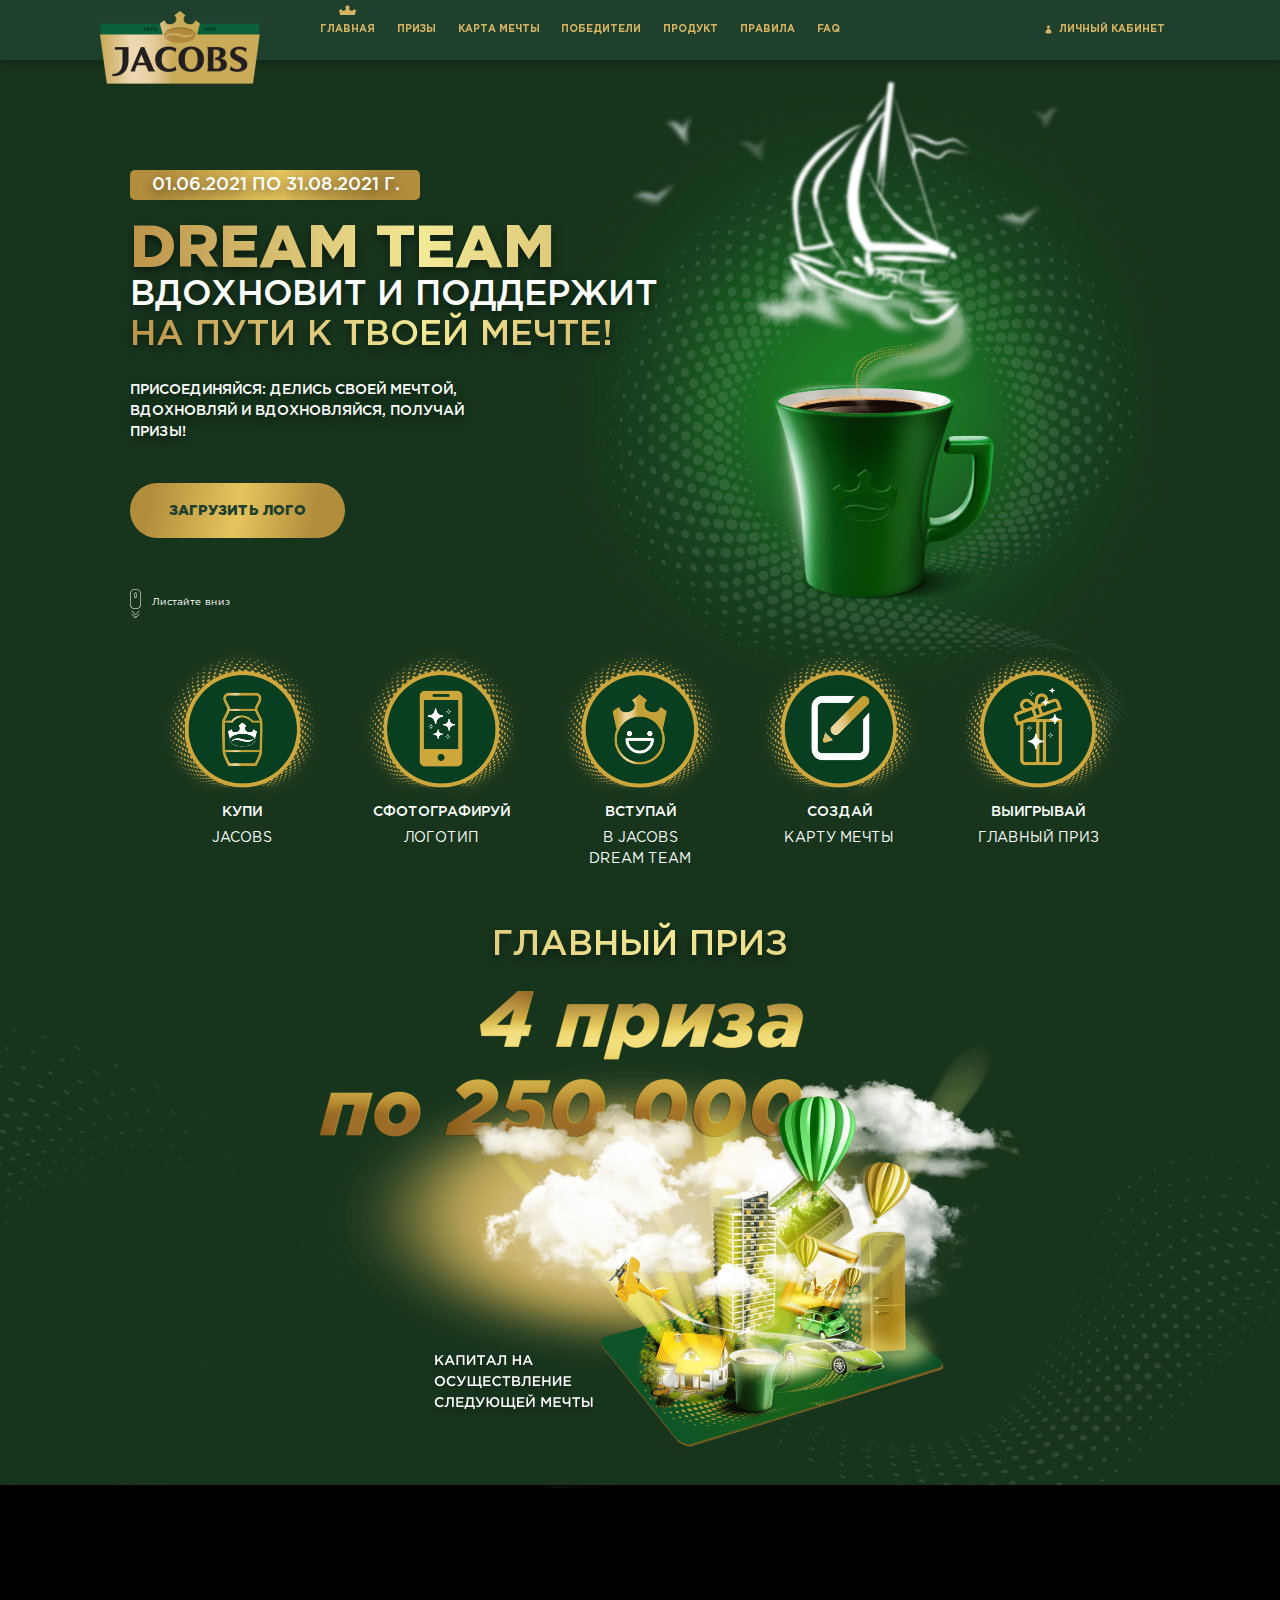
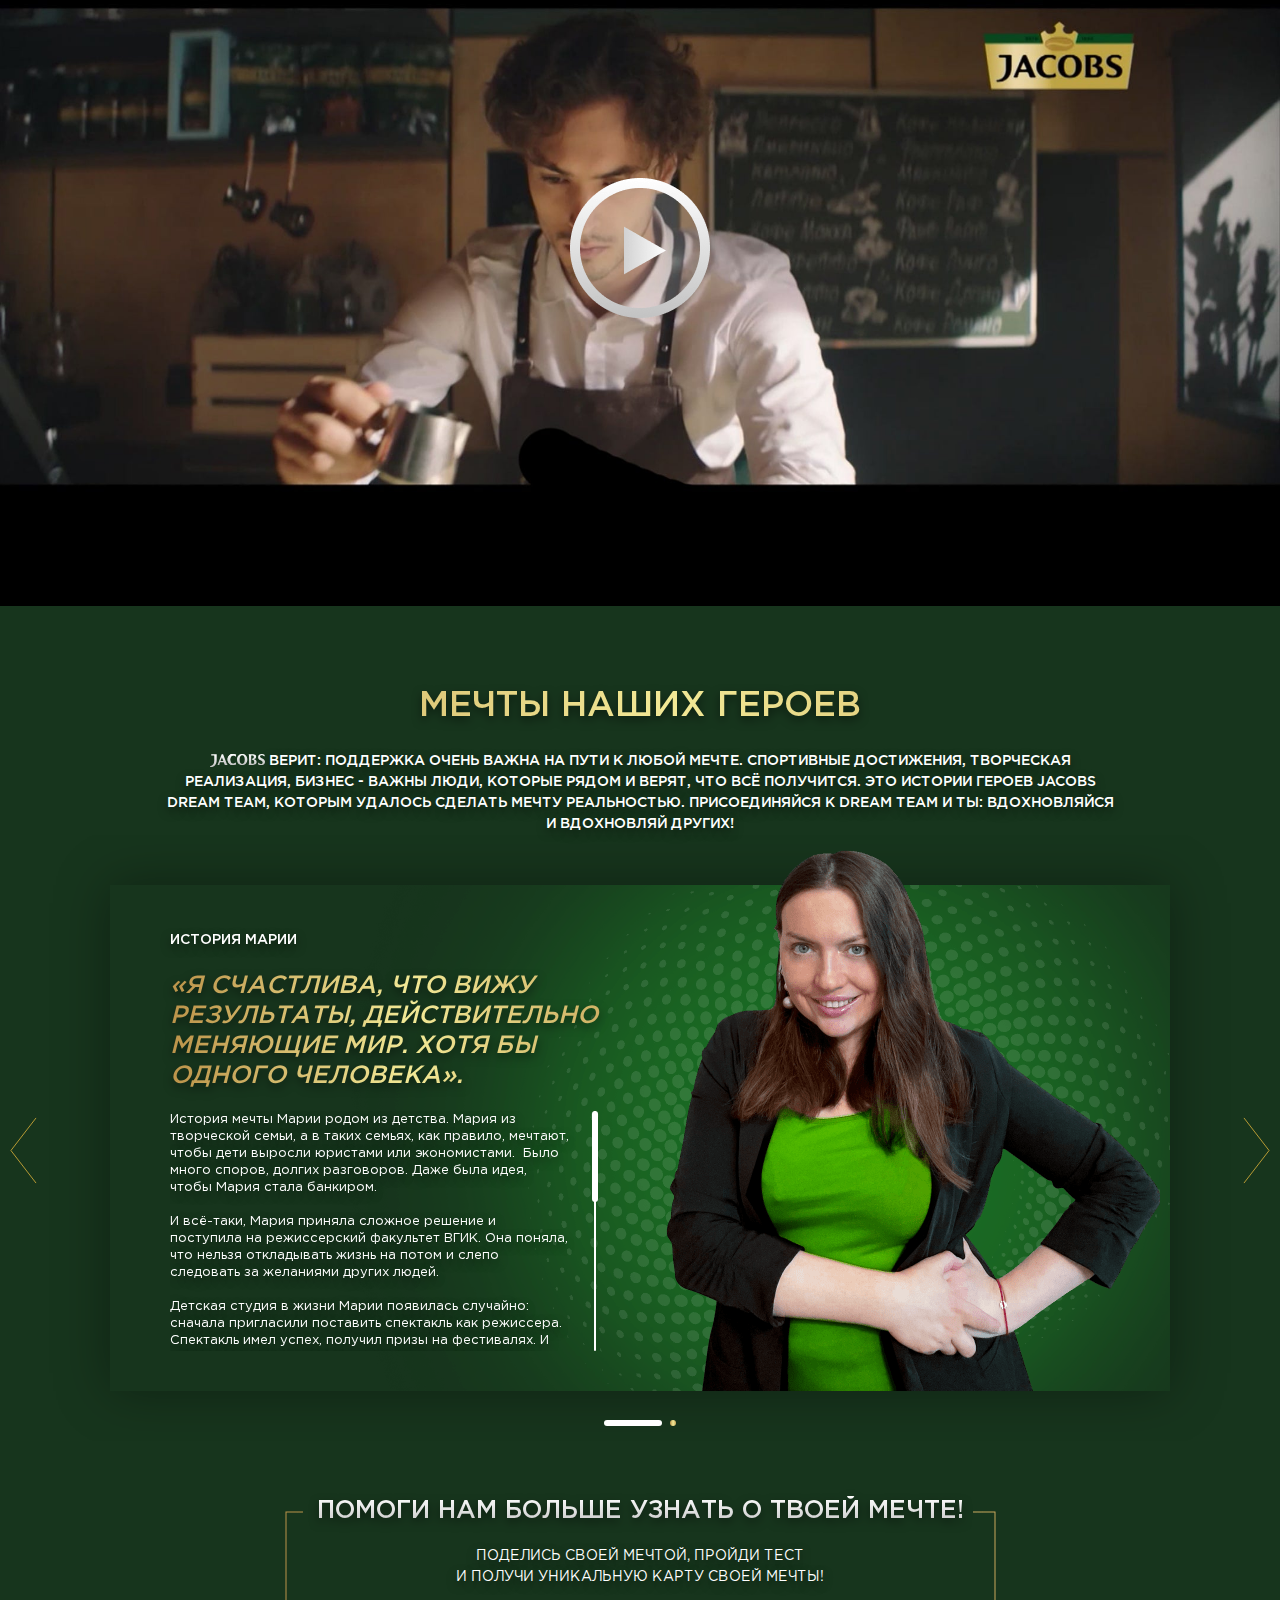
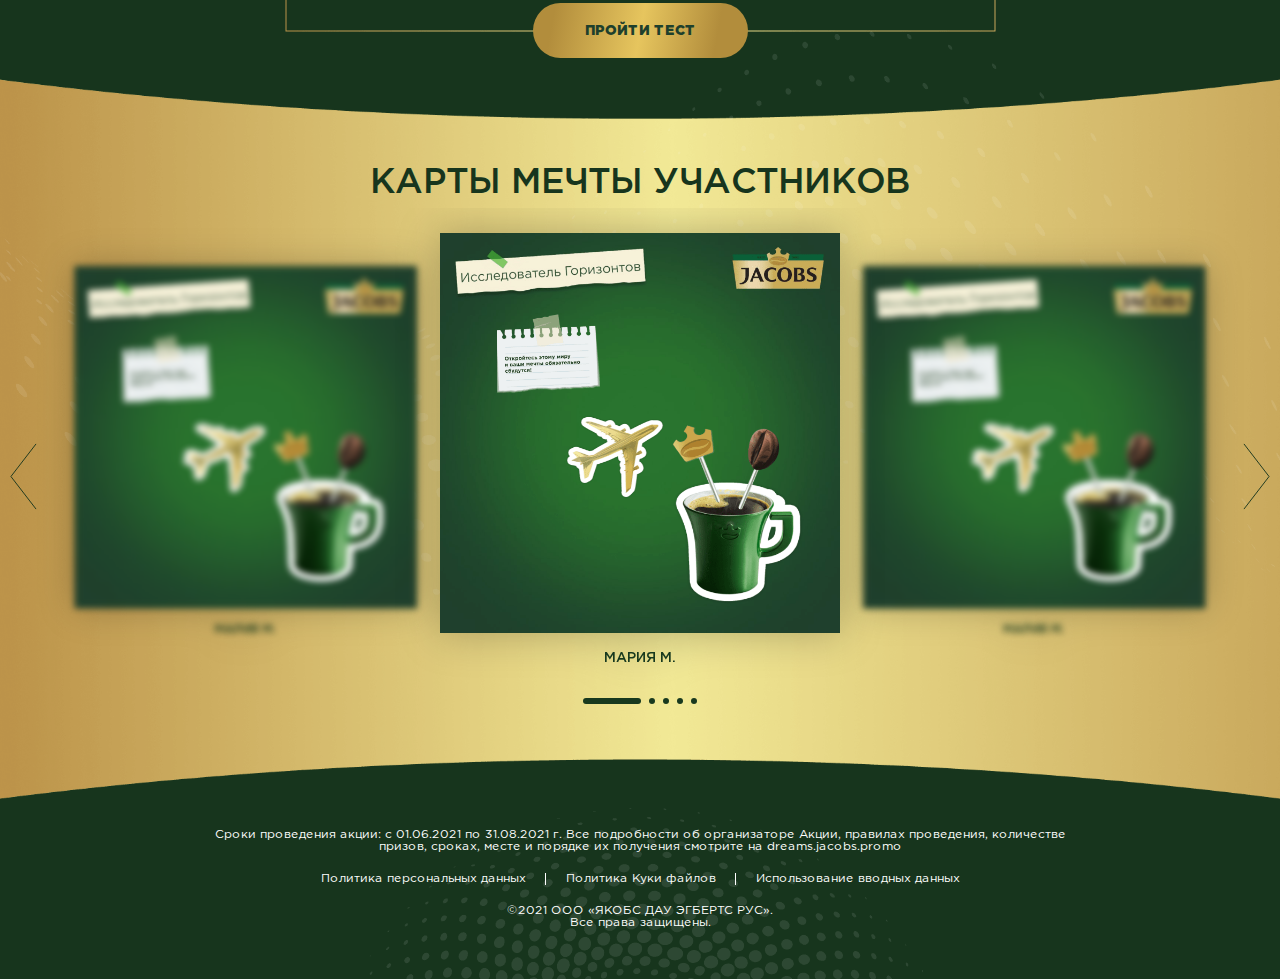
==== commit c8d6d3b4: "changes" ====
--- a/index.html
+++ b/index.html
@@ -29,7 +29,7 @@
 					<a href="#!" class="burger"></a>
 					<nav class="menu-links">
 						<a href="index.html" class="menu-link active">Главная</a>
-						<a href="prizes.html" class="menu-link">Призы</a>
+						<a href="#prizes" class="menu-link anchor">Призы</a>
 						<a href="test.html" class="menu-link">Карта мечты</a>
 						<a href="winners.html" class="menu-link">Победители</a>
 						<a href="product.html" class="menu-link">Продукт</a>
@@ -44,7 +44,7 @@
 				<div class="main-decor mobile-visible"></div>
 				<div class="container">
 					<div class="kv-info">
-						<div class="kv-date">ХХ.ХХ.2021 по ХХ.ХХ.2021 г.</div>
+						<div class="kv-date">01.06.2021 по 31.08.2021 г.</div>
 						<div class="kv-title1">DREAM TEAM</div>
 						<div class="kv-title2">вдохновит и поддержит</div>
 						<div class="kv-title3">на пути к твоей мечте!</div>
@@ -95,7 +95,7 @@
 					</div>
 				</div>
 			</section>
-			<section class="main-prize-block">
+			<section id="prizes" class="main-prize-block">
 				<div class="inner-decor desktop-visible"></div>
 				<div class="container">
 					<div class="page-title desktop-visible">Главный приз</div>
@@ -129,7 +129,11 @@
 	                            		<div class="dream-text">
 	                            			История мечты Марии родом из детства. Мария из творческой семьи, а в таких семьях, как правило, мечтают, чтобы дети выросли юристами или экономистами.  Было много споров, долгих разговоров. Даже была идея, чтобы Мария стала банкиром. <br><br>
 	                            			И всё-таки, Мария приняла сложное решение и поступила на режиссерский факультет ВГИК. Она поняла, что нельзя откладывать жизнь на потом и слепо следовать за желаниями других людей. <br><br>
-	                            			Детская студия в жизни Марии появилась случайно: сначала пригласилипоставить спектакль как режиссера. Спектакль имел успех, получил призы на фестивалях. И Детская студия в жизни Марии появилась случайно: сначала пригласилипоставить спектакль как режиссера. Спектакль имел успех, получил призы на фестивалях. И Детская студия в жизни Марии появилась случайно: сначала пригласилипоставить спектакль как режиссера. Спектакль имел успех, получил призы на фестивалях. И 
+	                            			Детская студия в жизни Марии появилась случайно: сначала пригласили поставить спектакль как режиссера. Спектакль имел успех, получил призы на фестивалях. И Марию попросили заняться студией на постоянной основе. Спустя время владельцы решили закрыть студию, так как для них это был всего лишь бизнес, который стал неинтересен. <br>
+	                            			Мария говорит, что когда к ней пришли растерянные дети с вопросом “что же теперь делать”, она не смогла их бросить и начала заниматься студией сама. <br><br>
+	                            			Сейчас Мария готовится к съемкам своего первого полнометражного фильма: дети и студия помогли поверить, что для мечты нет преград, которые нельзя преодолеть. <br>
+	                            			<b>«Я счастлива, что вижу результаты, действительно меняющие мир. Хотя бы одно-го человека.“ - так Мария формулирует главную мотивацию для работы в студии. Эта мотивация называется одним словом «дети».</b> <br><br>
+	                            			Мария уверена: ей очень везёт в жизни на удивительных, ярких и талантливых людей! И главный человек, который всю жизнь помогает, к кому всегда можно обратиться - это мама! И муж, который делает счастливым каждый день. И, конечно, сын.
 	                            		</div>
 	                            	</div>
 	                            </div>
@@ -150,7 +154,8 @@
 	                            		<div class="dream-text">
 	                            			«Я просто очень люблю находиться в воде» — часто повторяет Татьяна. В детстве, когда семья приезжала на озеро, Таня плескалась в воде дольше всех. Она очень хотела заниматься плаванием, но в Новокузнецке, где они жили, не было такой возможности. <br><br>
 	                            			Еще Таня очень любила балет, но у нее не было данных, как она сама считала. Поэтому она решила заняться народными танцами и даже поступила в академию искусств, но и это не принесло ей никакого чувства удовлетворения. <br><br>
-	                            			Таня снова и снова искала себя. Через два года после поступления бросила народные танцы и поступила Таня снова и снова искала себя. Через два года после поступления бросила народные танцы и поступила Таня снова и снова искала себя. Через два года после поступления бросила народные танцы и поступила
+	                            			Таня снова и снова искала себя. Через два года после поступления бросила народные танцы и поступила на факультет иностранных языков. Именно там она случайно узнала о том, что есть люди, которые переплывают Ла Манш. Таня вдохновилась этими свершениями и поняла, что это и есть ее новая мечта, причем она точно сможет ее осуществить. Таня любит быть в воде -  плыть через Ла Манш нужно более 10 часов, а еще Таня медленно плавает - через Ла Манш не нужно плыть быстро. У Тани спортивный тип фигуры - для Ла Манша это и нужно, так как вода в нем холодная - в среднем 11 градусов. Для подготовки к заплыву Таня перееха-ла в Москву и тренировалась здесь 2 года: только в Москве были бассейны нужного уровня и тренеры, которым под силу подготовить к такой сложной задаче. Правда, в начале от Тани отказалось 2 тренера, потому что не верили в ее победу, и только третий сумел разглядеть Танин потенциал. Таня часто слышала от него: «Ты точно сможешь, потому что ты одна из самых упорных и упрямых людей, которых я когда -либо встречал!». <br><br>
+	                            			<b>«Всегда поддерживали члены моей семьи родители, бабушка, сестры и племяшка. Это ключевое. Хотя для них было бы спокойнее если бы я занялась чем-то менее экстремальным» - Татьяна всегда широко улыбается, когда говорит о своей ко-манде поддержки. </b>
 	                            		</div>
 	                            	</div>
 	                            </div>
@@ -235,7 +240,7 @@
 					<a href="#!" target="_blank">Политика Куки файлов</a>
 					<a href="#!" target="_blank">Использование вводных данных</a>
 				</div>
-				<div class="copyright">©2020 ООО «ЯКОБС ДАУ ЭГБЕРТС РУС». <br>Все права защищены.</div>
+				<div class="copyright">©2021 ООО «ЯКОБС ДАУ ЭГБЕРТС РУС». <br>Все права защищены.</div>
 			</div>
 		</footer>
 	</div>
--- a/css/styles.css
+++ b/css/styles.css
@@ -1235,6 +1235,13 @@
     border: 2px solid #17351D;
 }
 
+.add-elements-btn {
+    margin: 10px;
+    padding-left: 20px;
+    padding-right: 20px;
+    order: -1;
+}
+
 .check-btn {
     width: 180px;
     height: 30px;
@@ -1630,7 +1637,7 @@
 }
 
 .collage {
-    margin: 20px auto;
+    margin: 25rem auto 0;
 }
 
 .collage-btns {
@@ -1639,94 +1646,200 @@
 }
 
 .collage__items img[data-id="1"] {
-    width: 260px;
-    height: 80px;
+    width: 260rem;
+    height: 80rem;
     margin: 5rem 70rem;
 }
 
 .collage__items img[data-id="2"] {
-    width: 193px;
-    height: 147px;
+    width: 193rem;
+    height: 147rem;
 }
 
 .collage__items img[data-id="3"] {
-    width: 75px;
-    height: 90px;
+    width: 75rem;
+    height: 90rem;
 }
 
 .collage__items img[data-id="4"] {
-    width: 50px;
-    height: 81px;
+    width: 50rem;
+    height: 81rem;
 }
 
 .collage__items img[data-id="5"] {
-    width: 75px;
-    height: 67px;
+    width: 75rem;
+    height: 67rem;
 }
 
 .collage__items img[data-id="6"] {
-    width: 134px;
-    height: 100px;
+    width: 134rem;
+    height: 100rem;
 }
 
 .collage__items img[data-id="7"] {
-    width: 91px;
-    height: 108px;
+    width: 91rem;
+    height: 108rem;
 }
 
 .collage__items img[data-id="8"] {
-    width: 104px;
-    height: 98px;
+    width: 104rem;
+    height: 98rem;
 }
 
 .collage__items img[data-id="9"] {
-    width: 96px;
-    height: 85px;
+    width: 96rem;
+    height: 85rem;
 }
 
 .collage__items img[data-id="10"] {
-    width: 109px;
-    height: 108px;
+    width: 109rem;
+    height: 108rem;
+}
+
+.collage1 .collage__items img[data-id="11"] {
+    width: 209rem;
+    height: 135rem;
+}
+
+.collage2 .collage__items img[data-id="11"] {
+    width: 181rem;
+    height: 91rem;
 }
 
 .collage3 .collage__items img[data-id="11"] {
-    width: 144px;
-    height: 186px;
+    width: 144rem;
+    height: 186rem;
+}
+
+.collage4 .collage__items img[data-id="11"] {
+    width: 191rem;
+    height: 109rem;
+}
+
+.collage1 .collage__items img[data-id="12"] {
+    width: 65rem;
+    height: 191rem;
+}
+
+.collage2 .collage__items img[data-id="12"] {
+    width: 104rem;
+    height: 93rem;
 }
 
 .collage3 .collage__items img[data-id="12"] {
-    width: 141px;
-    height: 186px;
+    width: 141rem;
+    height: 186rem;
+}
+
+.collage4 .collage__items img[data-id="12"] {
+    width: 169rem;
+    height: 131rem;
+}
+
+.collage1 .collage__items img[data-id="13"] {
+    width: 147rem;
+    height: 171rem;
+}
+
+.collage2 .collage__items img[data-id="13"] {
+    width: 157rem;
+    height: 122rem;
 }
 
 .collage3 .collage__items img[data-id="13"] {
-    width: 99px;
-    height: 161px;
+    width: 99rem;
+    height: 161rem;
+}
+
+.collage4 .collage__items img[data-id="13"] {
+    width: 219rem;
+    height: 150rem;
+}
+
+.collage1 .collage__items img[data-id="14"] {
+    width: 169rem;
+    height: 136rem;
+}
+
+.collage2 .collage__items img[data-id="14"] {
+    width: 117rem;
+    height: 139rem;
 }
 
 .collage3 .collage__items img[data-id="14"] {
-    width: 190px;
-    height: 161px;
-}
-
-.collage3 .collage__items img[data-id="15"] {
-    width: 147px;
-    height: 142px;
+    width: 190rem;
+    height: 161rem;
+}
+
+.collage4 .collage__items img[data-id="14"] {
+    width: 95rem;
+    height: 156rem;
+}
+
+.collage__items img[data-id="15"] {
+    width: 147rem;
+    height: 142rem;
+    margin: 5rem;
+}
+
+.collage1 .collage__items img[data-id="16"] {
+    width: 81rem;
+    height: 80rem;
+}
+
+.collage2 .collage__items img[data-id="16"] {
+    width: 94rem;
+    height: 80rem;
 }
 
 .collage3 .collage__items img[data-id="16"] {
-    width: 83px;
-    height: 91px;
+    width: 83rem;
+    height: 91rem;
+}
+
+.collage4 .collage__items img[data-id="16"] {
+    width: 82rem;
+    height: 80rem;
+}
+
+.collage1 .collage__items img[data-id="17"] {
+    width: 83rem;
+    height: 80rem;
+}
+
+.collage2 .collage__items img[data-id="17"] {
+    width: 77rem;
+    height: 80rem;
 }
 
 .collage3 .collage__items img[data-id="17"] {
-    width: 115px;
-    height: 78px;
+    width: 115rem;
+    height: 78rem;
+}
+
+.collage4 .collage__items img[data-id="17"] {
+    width: 69rem;
+    height: 91rem;
+}
+
+.collage1 .collage__items img[data-id="18"] {
+    width: 64rem;
+    height: 80rem;
+}
+
+.collage2 .collage__items img[data-id="18"] {
+    width: 81rem;
+    height: 80rem;
 }
 
 .collage3 .collage__items img[data-id="18"] {
-    width: 114px;
-    height: 90px;
+    width: 114rem;
+    height: 90rem;
+}
+
+.collage4 .collage__items img[data-id="18"] {
+    width: 75rem;
+    height: 80rem;
 }
 
 .map-popup .popup__wrap {
@@ -2796,7 +2909,7 @@
 }
 
 .dream-block {
-    margin-top: 70px;
+    margin: 70px 0 20px;
 }
 
 .dreams-text {
@@ -3422,6 +3535,10 @@
         margin: 20px auto;
     }
 
+    .collage {
+        margin: 20px auto;
+    }
+
     .collage-btns {
         flex-direction: column;
         justify-content: center;
@@ -3429,94 +3546,285 @@
         align-items: center;
     }
 
+    .collage-btns * {
+        margin: 5px auto;
+    }
+
+    .collage1 .collage-mobile-items__inner img[data-id="11"] {
+        width: 209rem;
+        height: 135rem;
+        order: -20;
+    }
+
+    .collage2 .collage-mobile-items__inner img[data-id="11"] {
+        width: 181rem;
+        height: 91rem;
+        order: -20;
+    }
+
+    .collage3 .collage-mobile-items__inner img[data-id="11"] {
+        width: 100rem;
+        height: 130rem;
+        order: -20;
+    }
+
+    .collage4 .collage-mobile-items__inner img[data-id="11"] {
+        width: 153rem;
+        height: 87rem;
+        order: -20;
+    }
+
+    .collage1 .collage-mobile-items__inner img[data-id="12"] {
+        width: 65rem;
+        height: 191rem;
+        order: -19;
+    }
+
+    .collage2 .collage-mobile-items__inner img[data-id="12"] {
+        width: 104rem;
+        height: 93rem;
+        order: -19;
+    }
+
+    .collage3 .collage-mobile-items__inner img[data-id="12"] {
+        width: 98rem;
+        height: 130rem;
+        order: -19;
+    }
+
+    .collage4 .collage-mobile-items__inner img[data-id="12"] {
+        width: 158rem;
+        height: 122rem;
+        order: -19;
+    }
+
+    .collage1 .collage-mobile-items__inner img[data-id="13"] {
+        width: 147rem;
+        height: 171rem;
+        order: -18;
+    }
+
+    .collage2 .collage-mobile-items__inner img[data-id="13"] {
+        width: 157rem;
+        height: 122rem;
+        order: -18;
+    }
+
+    .collage3 .collage-mobile-items__inner img[data-id="13"] {
+        width: 77rem;
+        height: 130rem;
+        order: -18;
+    }
+
+    .collage4 .collage-mobile-items__inner img[data-id="13"] {
+        width: 197rem;
+        height: 134rem;
+        order: -18;
+    }
+
+    .collage1 .collage-mobile-items__inner img[data-id="14"] {
+        width: 169rem;
+        height: 136rem;
+        order: -17;
+    }
+
+    .collage2 .collage-mobile-items__inner img[data-id="14"] {
+        width: 117rem;
+        height: 139rem;
+        order: -17;
+    }
+
+    .collage3 .collage-mobile-items__inner img[data-id="14"] {
+        width: 155rem;
+        height: 130rem;
+        order: -17;
+    }
+
+    .collage4 .collage-mobile-items__inner img[data-id="14"] {
+        width: 86rem;
+        height: 140rem;
+        order: -17;
+    }
+
+    .collage1 .collage-mobile-items__inner img[data-id="15"] {
+        width: 135rem;
+        height: 130rem;
+        margin: 0 20rem;
+        order: -16;
+    }
+
+    .collage2 .collage-mobile-items__inner img[data-id="15"] {
+        width: 135rem;
+        height: 130rem;
+        margin: 0 20rem;
+        order: -16;
+    }
+
+    .collage3 .collage-mobile-items__inner img[data-id="15"] {
+        width: 135rem;
+        height: 130rem;
+        order: -16;
+    }
+
+    .collage4 .collage-mobile-items__inner img[data-id="15"] {
+        width: 135rem;
+        height: 130rem;
+        margin: 0 20rem;
+        order: -16;
+    }
+
+    .collage-avatar {
+        margin: 30rem 5rem 5rem !important;
+        order: -15;
+    }
+
+    .collage1 .collage-mobile-items__inner img[data-id="16"] {
+        width: 81rem;
+        height: 80rem;
+        margin: 10rem 5rem;
+        order: -14;
+    }
+
+    .collage2 .collage-mobile-items__inner img[data-id="16"] {
+        width: 94rem;
+        height: 80rem;
+        margin: 10rem 5rem;
+        order: -14;
+    }
+
+    .collage3 .collage-mobile-items__inner img[data-id="16"] {
+        width: 75rem;
+        height: 83rem;
+        margin: 10rem 5rem;
+        order: -14;
+    }
+
+    .collage4 .collage-mobile-items__inner img[data-id="16"] {
+        width: 82rem;
+        height: 80rem;
+        margin: 10rem 5rem;
+        order: -14;
+    }
+
+    .collage1 .collage-mobile-items__inner img[data-id="17"] {
+        width: 83rem;
+        height: 80rem;
+        margin: 10rem 5rem;
+        order: -13;
+    }
+
+    .collage2 .collage-mobile-items__inner img[data-id="17"] {
+        width: 77rem;
+        height: 80rem;
+        margin: 10rem 5rem;
+        order: -13;
+    }
+
+    .collage3 .collage-mobile-items__inner img[data-id="17"] {
+        width: 107rem;
+        height: 70rem;
+        margin: 10rem 5rem;
+        order: -13;
+    }
+
+    .collage4 .collage-mobile-items__inner img[data-id="17"] {
+        width: 69rem;
+        height: 91rem;
+        margin: 10rem 5rem;
+        order: -13;
+    }
+
+    .collage1 .collage-mobile-items__inner img[data-id="18"] {
+        width: 64rem;
+        height: 80rem;
+        margin: 10rem 5rem;
+        order: -12;
+    }
+
+    .collage2 .collage-mobile-items__inner img[data-id="18"] {
+        width: 81rem;
+        height: 80rem;
+        margin: 10rem 5rem;
+        order: -12;
+    }
+
+    .collage3 .collage-mobile-items__inner img[data-id="18"] {
+        width: 106rem;
+        height: 82rem;
+        margin: 10rem 5rem;
+        order: -12;
+    }
+
+    .collage4 .collage-mobile-items__inner img[data-id="18"] {
+        width: 75rem;
+        height: 80rem;
+        margin: 10rem 5rem;
+        order: -12;
+    }
+
+    .collage-mobile-items__inner img[data-id="2"] {
+        width: 172rem;
+        height: 130rem;
+        order: -11;
+    }
+
+    .collage-mobile-items__inner img[data-id="7"] {
+        width: 103rem;
+        height: 130rem;
+        order: -10;
+    }
+
+    .collage-mobile-items__inner img[data-id="6"] {
+        width: 169rem;
+        height: 130rem;
+        order: -9;
+    }
+
+    .collage-mobile-items__inner img[data-id="5"] {
+        width: 96rem;
+        height: 85rem;
+        order: -8;
+    }
+
     .collage-mobile-items__inner img[data-id="1"] {
-        width: 260px;
-        height: 80px;
-    }
-
-    .collage-mobile-items__inner img[data-id="2"] {
-        width: 193px;
-        height: 147px;
+        width: 335rem;
+        height: 103rem;
+        order: -7;
     }
 
     .collage-mobile-items__inner img[data-id="3"] {
-        width: 75px;
-        height: 90px;
+        width: 112rem;
+        height: 133rem;
+        margin: 0 12rem;
+        order: -6;
     }
 
     .collage-mobile-items__inner img[data-id="4"] {
-        width: 50px;
-        height: 81px;
-    }
-
-    .collage-mobile-items__inner img[data-id="5"] {
-        width: 75px;
-        height: 67px;
-    }
-
-    .collage-mobile-items__inner img[data-id="6"] {
-        width: 134px;
-        height: 100px;
-    }
-
-    .collage-mobile-items__inner img[data-id="7"] {
-        width: 91px;
-        height: 108px;
-    }
+        width: 73rem;
+        height: 121rem;
+        margin: 0 12rem;
+        order: -5;
+    }  
 
     .collage-mobile-items__inner img[data-id="8"] {
-        width: 104px;
-        height: 98px;
+        width: 104rem;
+        height: 98rem;
+        margin: 0 auto;
+        order: -4;
     }
 
     .collage-mobile-items__inner img[data-id="9"] {
-        width: 96px;
-        height: 85px;
+        width: 96rem;
+        height: 85rem;
+        margin: 0 auto;
+        order: -3;
     }
 
     .collage-mobile-items__inner img[data-id="10"] {
-        width: 109px;
-        height: 108px;
-    }
-
-    .collage3 .collage-mobile-items__inner img[data-id="11"] {
-        width: 144px;
-        height: 186px;
-    }
-
-    .collage3 .collage-mobile-items__inner img[data-id="12"] {
-        width: 141px;
-        height: 186px;
-    }
-
-    .collage3 .collage-mobile-items__inner img[data-id="13"] {
-        width: 99px;
-        height: 161px;
-    }
-
-    .collage3 .collage-mobile-items__inner img[data-id="14"] {
-        width: 190px;
-        height: 161px;
-    }
-
-    .collage3 .collage-mobile-items__inner img[data-id="15"] {
-        width: 147px;
-        height: 142px;
-    }
-
-    .collage3 .collage-mobile-items__inner img[data-id="16"] {
-        width: 83px;
-        height: 91px;
-    }
-
-    .collage3 .collage-mobile-items__inner img[data-id="17"] {
-        width: 115px;
-        height: 78px;
-    }
-
-    .collage3 .collage-mobile-items__inner img[data-id="18"] {
-        width: 114px;
-        height: 90px;
+        width: 109rem;
+        height: 108rem;
+        margin: 0 auto;
+        order: -2;
     }
 
     .lk-page {
@@ -3856,7 +4164,7 @@
     }
 
     .dream-block {
-        margin-top: 10px;
+        margin: 10px 0;
     }
 
     .dreams-text {
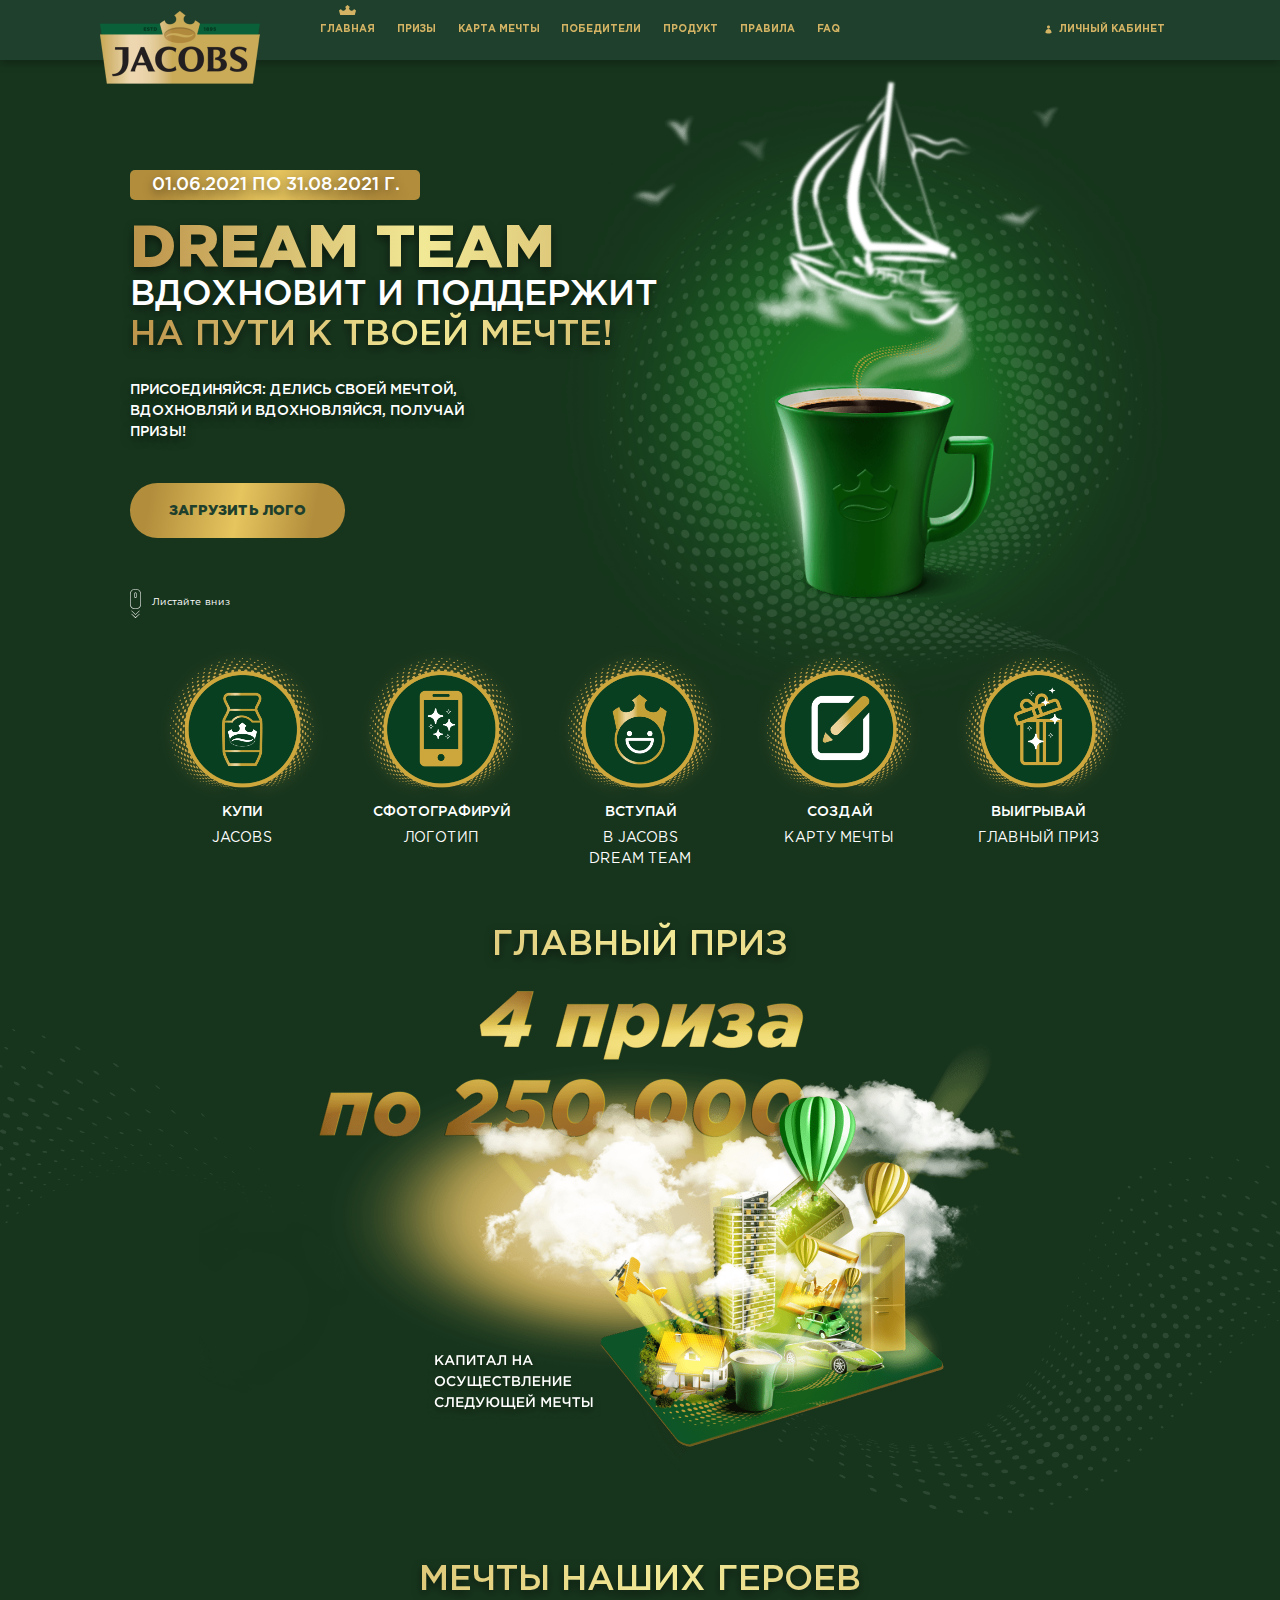
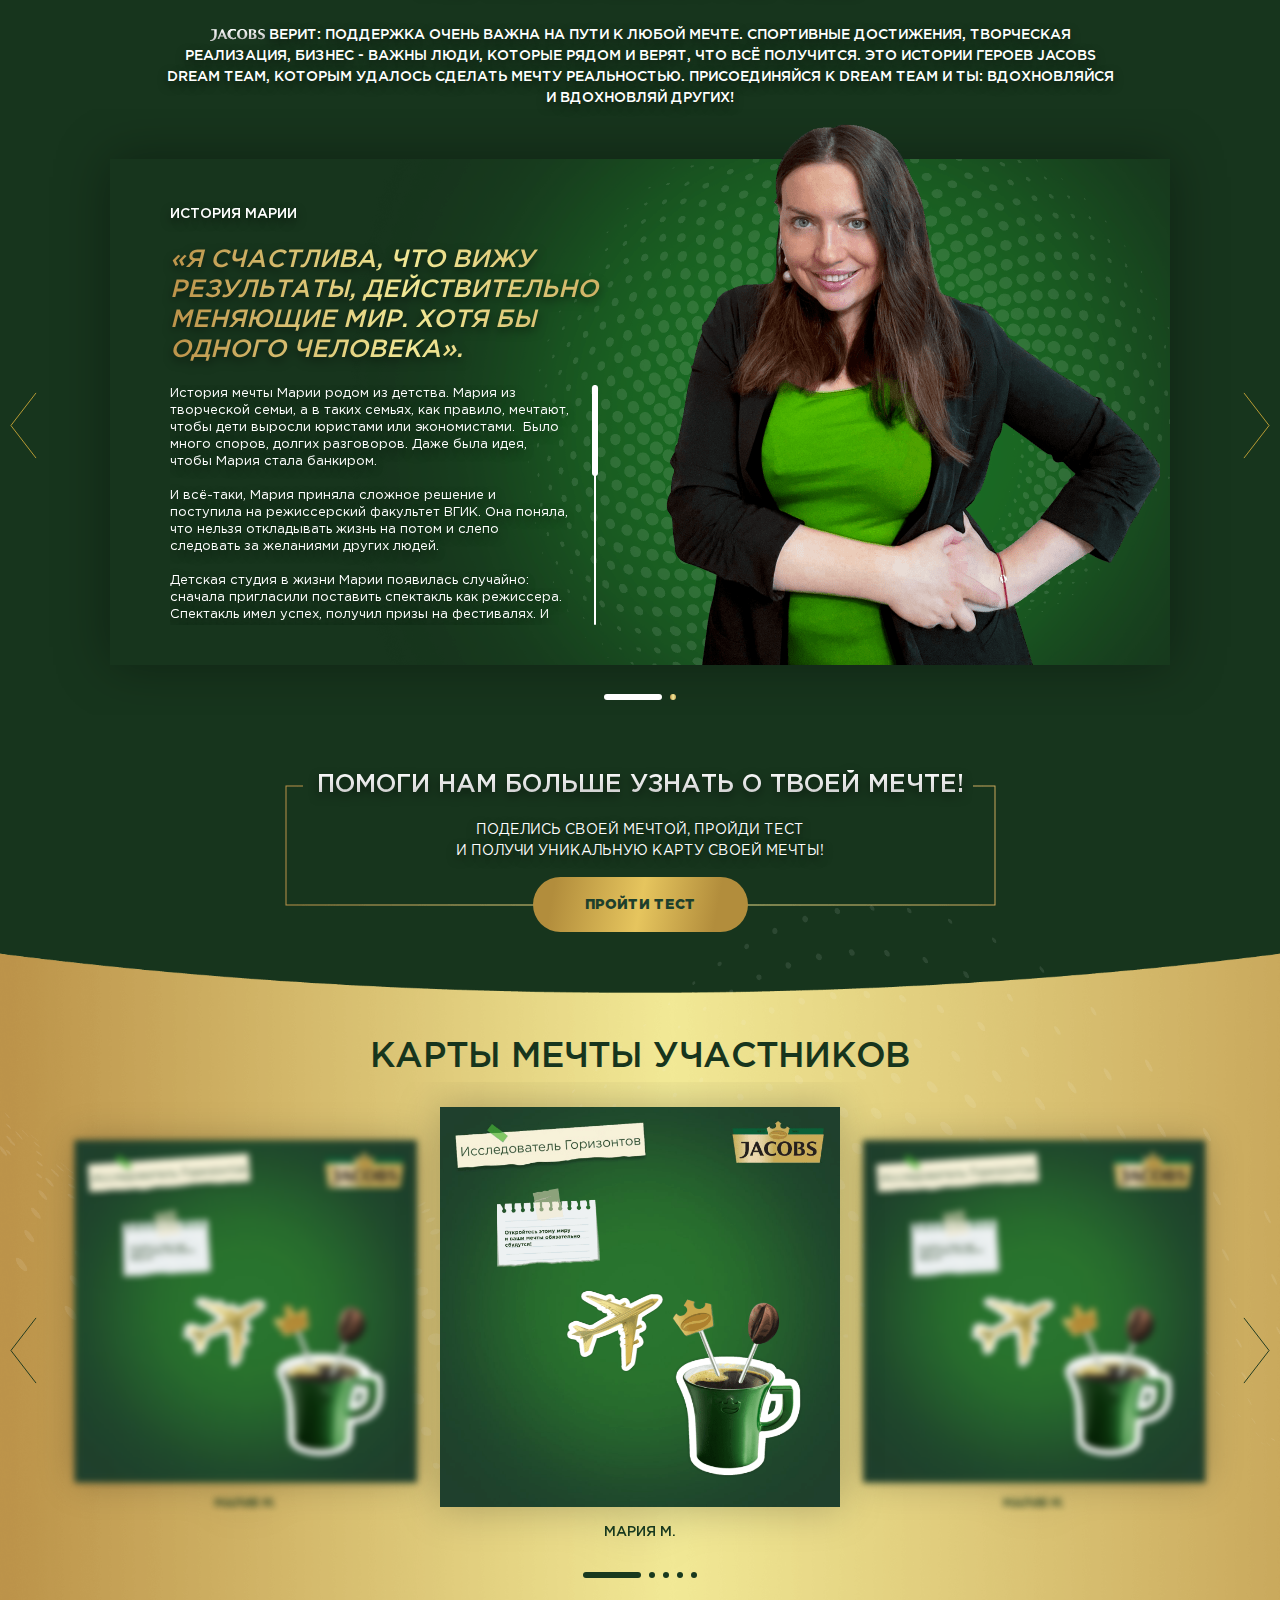
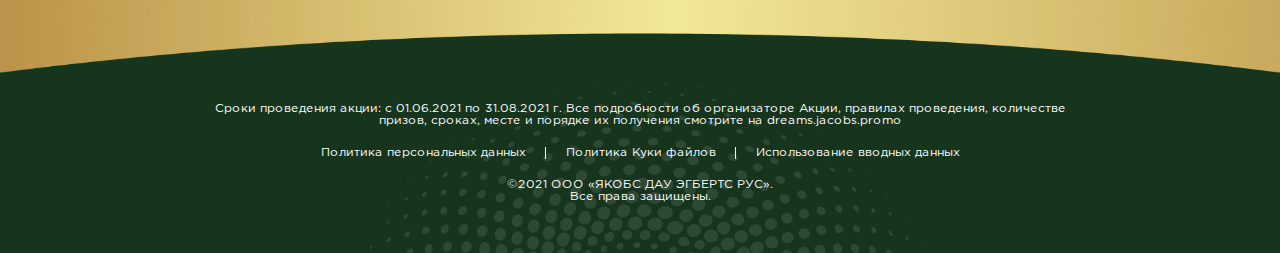
==== commit 50dfed5d: "upd" ====
--- a/index.html
+++ b/index.html
@@ -102,12 +102,12 @@
 					<div class="main-prize"></div>
 				</div>
 			</section>
-			<section class="video-block">
+			<!-- <section class="video-block">
 				<div id="video_holder">
 			        <div id="overlay"></div>
 			        <video id="video" tabindex="0" src="video/2103-31%20Jacobs%20%E2%80%93%20%D0%97%D0%B5%D1%80%D0%BD%D0%B0%2015.mp4" poster="video/video-poster.jpg" preload="metadata" width="100%"></video>
 			    </div>
-			</section>
+			</section> -->
 			<section class="dream-block">
 				<div class="page-title">Мечты наших героев</div>
 				<div class="dreams-text desktop-visible">
--- a/css/styles.css
+++ b/css/styles.css
@@ -4347,6 +4347,26 @@
     }
 }
 
+@media (max-width: 360px) {
+    .logo {
+        max-width: 120px;
+    }
+
+    .menu-links {
+        padding-top: 40px;
+    }
+
+    .menu-link {
+        font-size: 16px;
+        line-height: 20px;
+    }
+
+    .menu-links .login-link {
+        padding-top: 25px;
+        padding-bottom: 25px;
+    }
+}
+
 @media (max-width: 350px) {
     .footer-text {
         font-size: 9px;
@@ -4359,24 +4379,6 @@
     .iframe-wrap,
     .iframe-wrap iframe {
         min-height: 340px;
-    }
-
-    .logo {
-        max-width: 120px;
-    }
-
-    .menu-links {
-        padding-top: 40px;
-    }
-
-    .menu-link {
-        font-size: 16px;
-        line-height: 20px;
-    }
-
-    .menu-links .login-link {
-        padding-top: 25px;
-        padding-bottom: 25px;
     }
 
     .lk-tab {
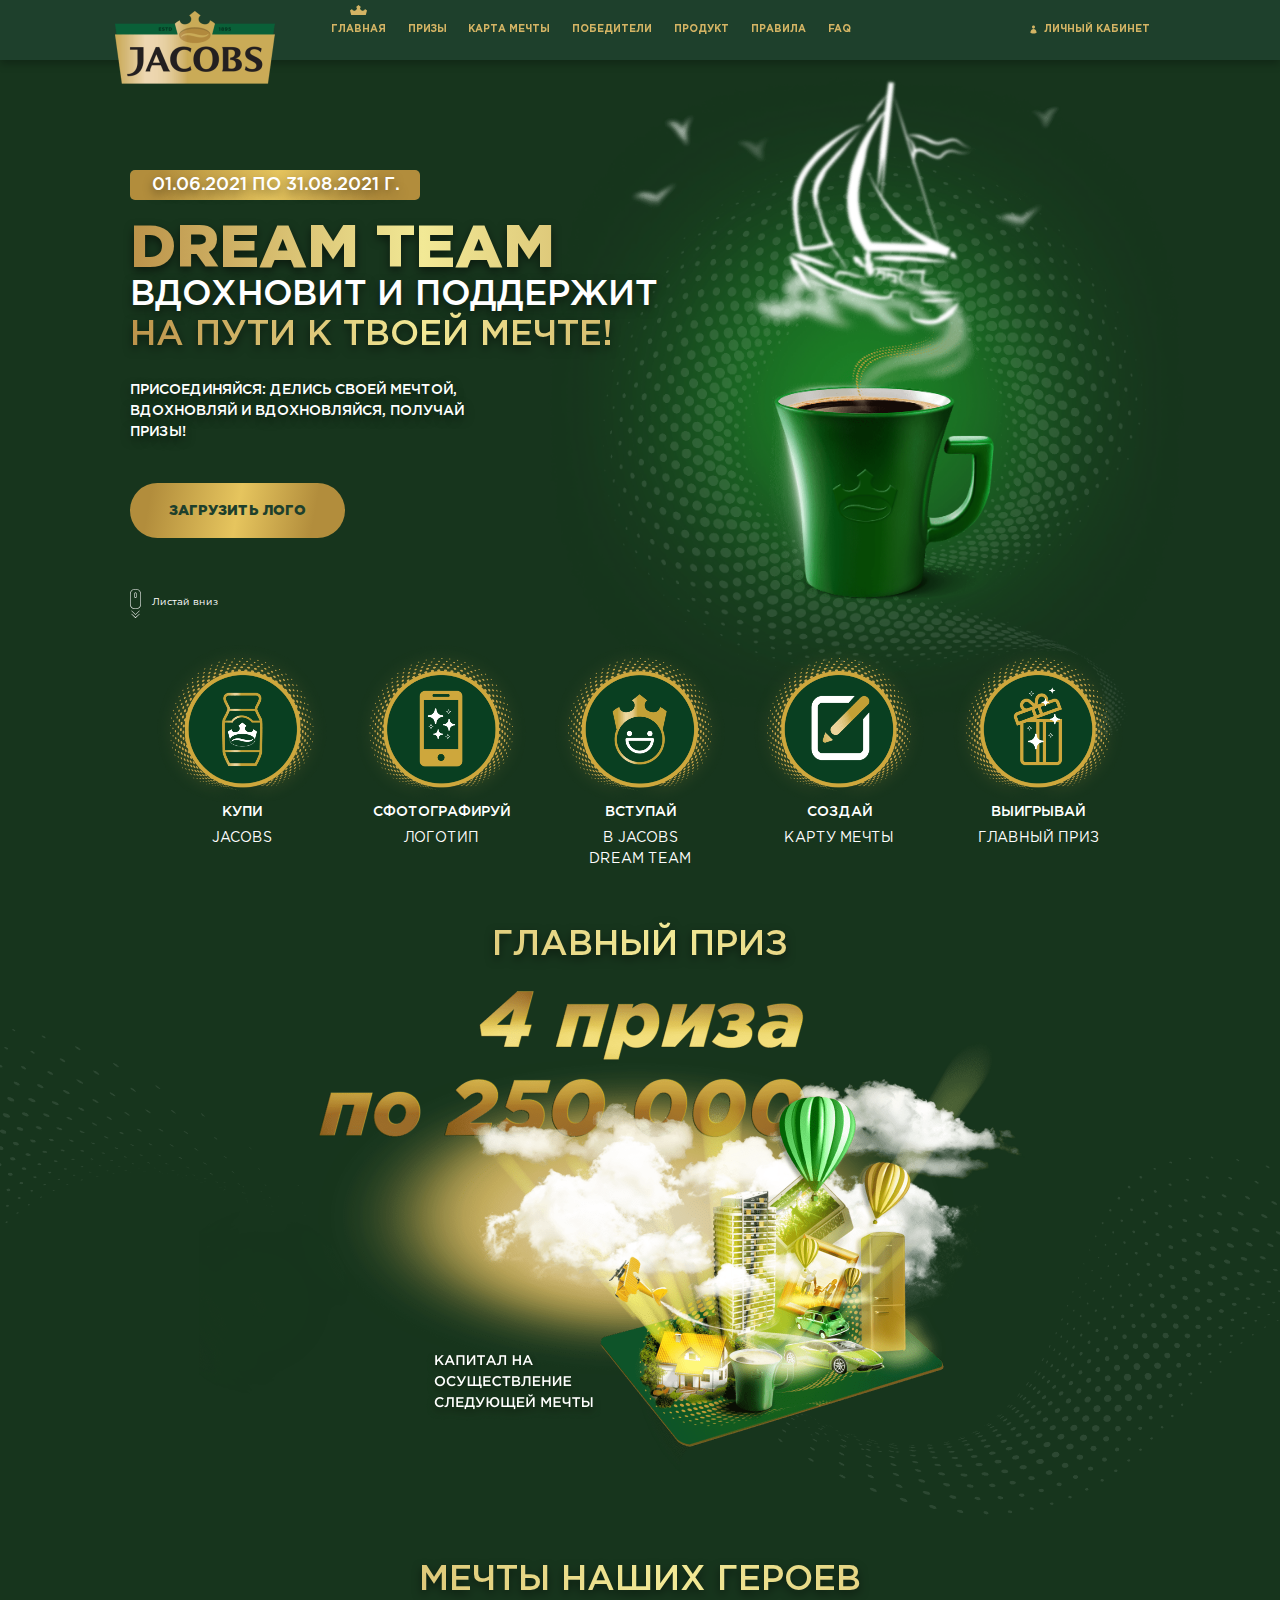
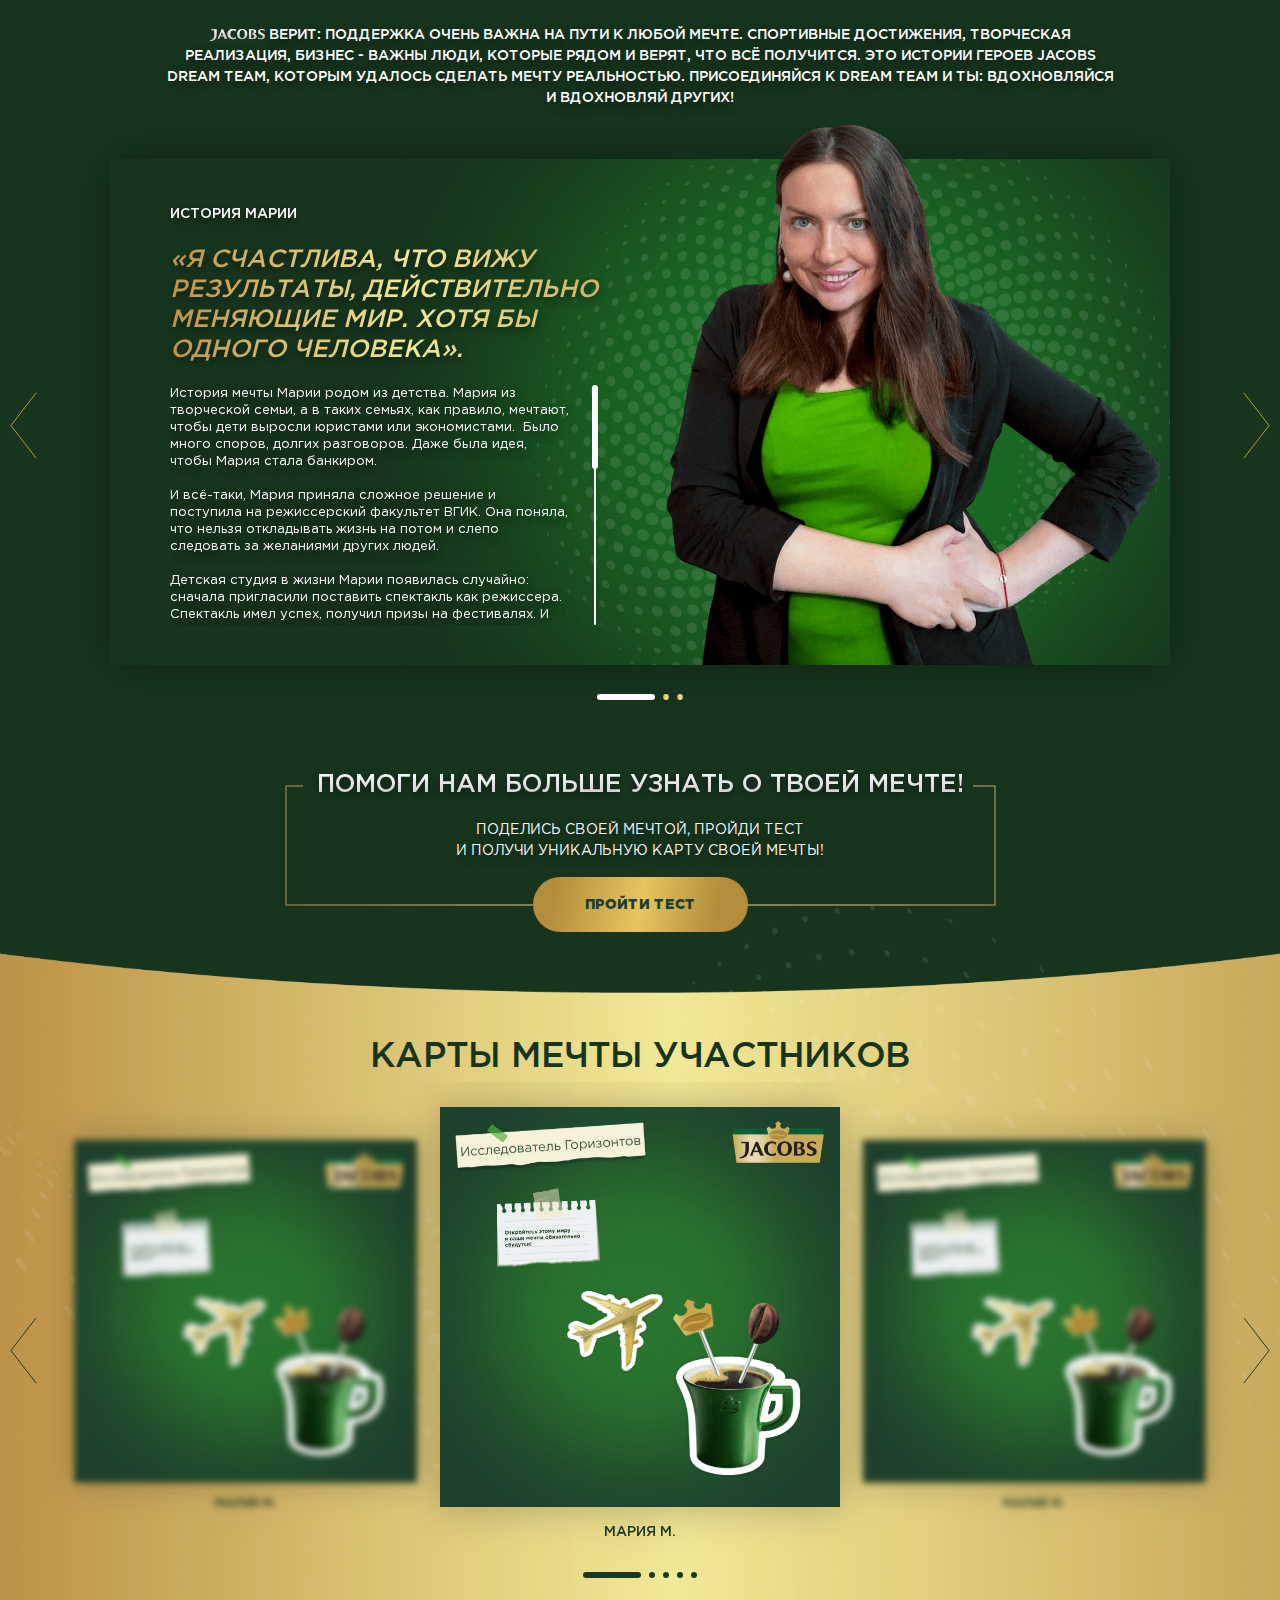
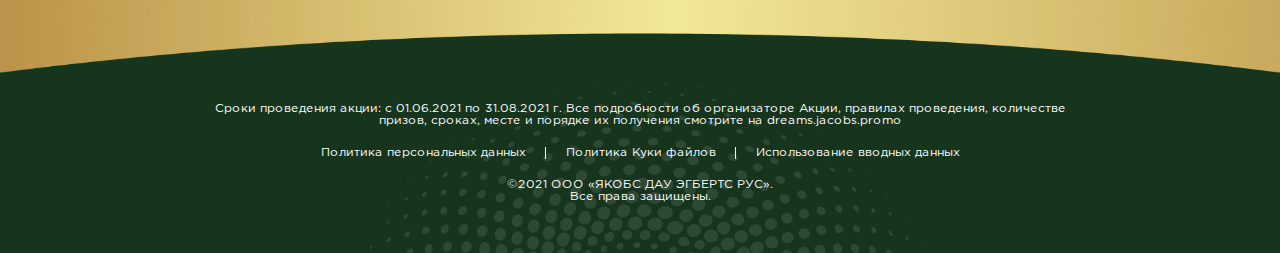
==== commit cc96db50: "text changes" ====
--- a/index.html
+++ b/index.html
@@ -55,7 +55,7 @@
 							<a href="#!" class="btn pop-op" data-popup="auth">Загрузить лого</a>
 						</div>
 					</div>
-					<div class="scroll-down desktop-visible">Листайте вниз</div>
+					<div class="scroll-down desktop-visible">Листай вниз</div>
 					<div class="steps">
 						<div class="step">
 							<div class="step-img">
@@ -116,7 +116,7 @@
 				<div class="dreams-text mobile-visible">
 	               Вдохновись историями героев  <img src="img/jacobs-svg.svg" alt=""> Dream Team и узнай, как важна поддержка на пути к мечте!
 				</div>
-				<div class="swiper-container dreams-slider">
+				<div class="swiper-container dreams-slider swiper-no-swiping">
 					<div class="swiper-wrapper">
 						<div class="swiper-slide">
 	                        <div class="dreams-slide">
@@ -130,10 +130,13 @@
 	                            			История мечты Марии родом из детства. Мария из творческой семьи, а в таких семьях, как правило, мечтают, чтобы дети выросли юристами или экономистами.  Было много споров, долгих разговоров. Даже была идея, чтобы Мария стала банкиром. <br><br>
 	                            			И всё-таки, Мария приняла сложное решение и поступила на режиссерский факультет ВГИК. Она поняла, что нельзя откладывать жизнь на потом и слепо следовать за желаниями других людей. <br><br>
 	                            			Детская студия в жизни Марии появилась случайно: сначала пригласили поставить спектакль как режиссера. Спектакль имел успех, получил призы на фестивалях. И Марию попросили заняться студией на постоянной основе. Спустя время владельцы решили закрыть студию, так как для них это был всего лишь бизнес, который стал неинтересен. <br>
-	                            			Мария говорит, что когда к ней пришли растерянные дети с вопросом “что же теперь делать”, она не смогла их бросить и начала заниматься студией сама. <br><br>
+	                            			Мария говорит, что когда к ней пришли растерянные дети с вопросом “что же теперь делать?”, она не смогла их бросить и начала заниматься студией сама. <br><br>
 	                            			Сейчас Мария готовится к съемкам своего первого полнометражного фильма: дети и студия помогли поверить, что для мечты нет преград, которые нельзя преодолеть. <br>
-	                            			<b>«Я счастлива, что вижу результаты, действительно меняющие мир. Хотя бы одно-го человека.“ - так Мария формулирует главную мотивацию для работы в студии. Эта мотивация называется одним словом «дети».</b> <br><br>
-	                            			Мария уверена: ей очень везёт в жизни на удивительных, ярких и талантливых людей! И главный человек, который всю жизнь помогает, к кому всегда можно обратиться - это мама! И муж, который делает счастливым каждый день. И, конечно, сын.
+	                            			<b>«Я счастлива, что вижу результаты, действительно меняющие мир. Хотя бы одного человека.» - так Мария формулирует главную мотивацию для работы в студии. Эта мотивация называется одним словом «дети».</b> <br><br>
+	                            			Мария уверена: ей очень везёт в жизни на удивительных, ярких и талантливых людей! И главный человек, который всю жизнь помогает, к кому всегда можно обратиться - это мама! И муж, который делает счастливым каждый день. И, конечно, сын. <br><br>
+
+	                            			<a href="https://www.facebook.com/maria.zaryanko" class="link" target="_blank">https://www.facebook.com/maria.zaryanko</a> <br>
+											<a href="https://www.facebook.com/forastudio/" class="link" target="_blank">https://www.facebook.com/forastudio/</a>
 	                            		</div>
 	                            	</div>
 	                            </div>
@@ -148,20 +151,50 @@
 	                            <div class="dream-info">
 	                            	<div class="dreamer-name">история Татьяны</div>
 	                            	<div class="dream-title">
-	                            		Всегда поддерживали члены моей семьи родители, бабушка, сестры и племяшка. Это ключевое.
+	                            		«Всегда поддерживали члены моей семьи: родители, бабушка, сестры и племяшка. Это ключевое».
 	                            	</div>
 	                            	<div class="dream-text-wrapper">
 	                            		<div class="dream-text">
 	                            			«Я просто очень люблю находиться в воде» — часто повторяет Татьяна. В детстве, когда семья приезжала на озеро, Таня плескалась в воде дольше всех. Она очень хотела заниматься плаванием, но в Новокузнецке, где они жили, не было такой возможности. <br><br>
 	                            			Еще Таня очень любила балет, но у нее не было данных, как она сама считала. Поэтому она решила заняться народными танцами и даже поступила в академию искусств, но и это не принесло ей никакого чувства удовлетворения. <br><br>
-	                            			Таня снова и снова искала себя. Через два года после поступления бросила народные танцы и поступила на факультет иностранных языков. Именно там она случайно узнала о том, что есть люди, которые переплывают Ла Манш. Таня вдохновилась этими свершениями и поняла, что это и есть ее новая мечта, причем она точно сможет ее осуществить. Таня любит быть в воде -  плыть через Ла Манш нужно более 10 часов, а еще Таня медленно плавает - через Ла Манш не нужно плыть быстро. У Тани спортивный тип фигуры - для Ла Манша это и нужно, так как вода в нем холодная - в среднем 11 градусов. Для подготовки к заплыву Таня перееха-ла в Москву и тренировалась здесь 2 года: только в Москве были бассейны нужного уровня и тренеры, которым под силу подготовить к такой сложной задаче. Правда, в начале от Тани отказалось 2 тренера, потому что не верили в ее победу, и только третий сумел разглядеть Танин потенциал. Таня часто слышала от него: «Ты точно сможешь, потому что ты одна из самых упорных и упрямых людей, которых я когда -либо встречал!». <br><br>
-	                            			<b>«Всегда поддерживали члены моей семьи родители, бабушка, сестры и племяшка. Это ключевое. Хотя для них было бы спокойнее если бы я занялась чем-то менее экстремальным» - Татьяна всегда широко улыбается, когда говорит о своей ко-манде поддержки. </b>
+	                            			Таня снова и снова искала себя. Через два года после поступления бросила народные танцы и поступила на факультет иностранных языков. Именно там она случайно узнала о том, что есть люди, которые переплывают Ла Манш. Таня вдохновилась этими свершениями и поняла, что это и есть ее новая мечта, причем она точно сможет ее осуществить. Таня любит быть в воде -  плыть через Ла Манш нужно более 10 часов, а еще Таня медленно плавает - через Ла Манш не нужно плыть быстро. У Тани спортивный тип фигуры - для Ла Манша это и нужно, так как вода в нем холодная - в среднем 11 градусов. Для подготовки к заплыву Таня переехала в Москву и тренировалась здесь 2 года: только в Москве были бассейны нужного уровня и тренеры, которым под силу подготовить к такой сложной задаче. Правда, в начале от Тани отказалось 2 тренера, потому что не верили в ее победу, и только третий сумел разглядеть Танин потенциал. Таня часто слышала от него: «Ты точно сможешь, потому что ты одна из самых упорных и упрямых людей, которых я когда -либо встречал!». <br><br>
+	                            			<b>«Всегда поддерживали члены моей семьи родители, бабушка, сестры и племяшка. Это ключевое. Хотя для них было бы спокойнее если бы я занялась чем-то менее экстремальным» - Татьяна всегда широко улыбается, когда говорит о своей ко-манде поддержки. </b> <br><br>
+
+	                            			<a href="https://instagram.com/tanya_kvasova_swim?utm_medium=copy_link" class="link" target="_blank">https://instagram.com/tanya_kvasova_swim</a>
 	                            		</div>
 	                            	</div>
 	                            </div>
 	                            <div class="dreamer-img">
 	                            	<img srcset="img/dreamer/2.png 1x, img/dreamer/2@2x.png 2x" class="desktop-visible" alt="">
 	                            	<img srcset="img/dreamer/2-mob.png 1x, img/dreamer/2-mob@2x.png 2x" class="mobile-visible" alt="">
+	                            </div>
+	                        </div>
+	                    </div>
+	                    <div class="swiper-slide">
+	                        <div class="dreams-slide">
+	                            <div class="dream-info">
+	                            	<div class="dreamer-name">история Руслана и Артёма</div>
+	                            	<div class="dream-title">
+	                            		«Всегда хотелось предложить что-то новое миру».
+	                            	</div>
+	                            	<div class="dream-text-wrapper">
+	                            		<div class="dream-text">
+											Руслан всегда мечтал о собственном бизнесе или деле. Было много начинаний, но они не заканчивались успехом. В конце концов, Руслан был вынужден устроиться в ресторан официантом, чтобы решить свои финансовые проблемы. Там он познакомился со своим будущим партнером Артемом, который работал в ресторане поваром. <br><br>
+
+											Когда ребята попробовали  японский десерт «вагаси», он им так понравился, что сразу возникла мысль открыть вместе производство и доставку таких десертов. Вагаси - это идея, в которую Руслан и Артем по-настоящему поверили. У ребят было в кармане четыре тысячи рублей, а от разработки до реализации прошло 24 часа. <br><br>
+
+											Идея обязательно должна вдохновлять, ее должно хотеться реализовывать - в этом Руслан Артем уверены на сто процентов. «Всегда хотелось предложить что-то новое миру. Мы создали продукт, который понравился и нам, и нашему окружению, и мы решили поделиться со всеми» - вспоминает Руслан. Именно необычные десерты вагаси вдохновили его на то, чтобы представить продукт как целое кулинарное впечатление. <br><br>
+
+											<b>«Это была возможность, которую мы не стали упускать» — так рассказывает Руслан о том, почему они ни секунды не сомневались в успехе своего дела.</b> Руслан и Артем принимают все решения вдвоем, это крепкая команда, где поддерживают друг друга в любой ситуации. <br><br>
+
+											<a href="https://www.instagram.com/wagashimoscow/" class="link" target="_blank">https://www.instagram.com/wagashimoscow/</a> <br>
+											<a href="https://www.instagram.com/ruslanbulyakov/" class="link" target="_blank">https://www.instagram.com/ruslanbulyakov/</a>
+	                            		</div>
+	                            	</div>
+	                            </div>
+	                            <div class="dreamer-img">
+	                            	<img srcset="img/dreamer/3.png 1x, img/dreamer/3@2x.png 2x" class="desktop-visible" alt="">
+	                            	<img srcset="img/dreamer/3-mob.png 1x, img/dreamer/3-mob@2x.png 2x" class="mobile-visible" alt="">
 	                            </div>
 	                        </div>
 	                    </div>
@@ -264,7 +297,7 @@
 						</div>
                     </form>
                     <div class="reg-text">
-                    	Если вы впервые <br>на сайте, то вам необходимо
+                    	Если ты впервые <br>на сайте, то тебе необходимо
                     	<a href="#!" class="link popup-link pop-op" data-popup="reg">Зарегистрироваться</a>
                     </div>
                 </div>
@@ -331,7 +364,7 @@
                 <div class="popup__inner">
                     <div class="popup__title">Восстановление <br>пароля</div>
                     <form class="popup-form">
-                    	<div class="popup__desc before-send">Введите номер телефона, указанный <br>при регистрации. Мы вышлем туда <br>новый пароль.</div>
+                    	<div class="popup__desc before-send">Введи номер телефона, указанный <br>при регистрации. Мы вышлем туда <br>новый пароль.</div>
                     	<div class="popup__desc after-send" style="display: none;">Пароль был отправлен в сообщении</div>
                     	<div class="input-field">
                     		<input type="text" name="phone" class="phone-mask" placeholder="Телефон" required>
@@ -350,8 +383,8 @@
 			<div class="popup__wrap">
 				<a href="#!" class="close-popup js-close-popup"></a>
                 <div class="popup__inner">
-                	<div class="popup__title">Ваше обращение <br>принято</div>
-                    <div class="popup__desc">Ожидайте ответа на указанную <br>электронную почту. Спасибо!</div>
+                	<div class="popup__title">Обращение <br>принято</div>
+                    <div class="popup__desc">Ожидай ответа на указанную <br>электронную почту. Спасибо!</div>
                     <div class="btn-wrapper">
 						<a href="#!" class="btn js-close-popup">Понятно</a>
 					</div>
--- a/css/styles.css
+++ b/css/styles.css
@@ -699,7 +699,7 @@
     display: flex;
     -ms-align-items: center;
     align-items: center;
-    max-width: 1080px;
+    max-width: 1050px;
     width: 100%;
     height: 60px;
     margin: 0 auto;
@@ -1914,6 +1914,19 @@
     background-size: contain;
 }
 
+.profile-mail::before {
+    content: '';
+    position: absolute;
+    top: 0;
+    left: 0;
+    bottom: 0;
+    width: 16px;
+    height: 13px;
+    margin: auto;
+    background: url(../img/mail.svg) center no-repeat;
+    background-size: contain;
+}
+
 .logout-link {
     font-size: 12px;
     line-height: 1;
@@ -2298,7 +2311,7 @@
     right: -185px;
     width: 194px;
     height: 85px;
-    padding: 12px 23px 13px 14px;
+    padding: 12px 6px 13px 12px;
     font-size: 9px;
     line-height: 12px;
     color: #FFFFFF;
@@ -2598,7 +2611,7 @@
 .products {
     display: flex;
     flex-wrap: wrap;
-    justify-content: space-between;
+    justify-content: center;
     max-width: 940px;
     width: 100%;
     margin: 50px auto 0;
@@ -2607,7 +2620,7 @@
 .product {
     max-width: 262px;
     width: 100%;
-    margin: 30px auto;
+    margin: 30px 20px;
 }
 
 .product-img {
@@ -4054,6 +4067,10 @@
         max-width: 300px;
         margin-top: 40px;
     }
+
+    .product {
+        margin: 30px auto;
+    }
     
     .where-buy-block {
         margin-top: 30px;
@@ -4347,7 +4364,7 @@
     }
 }
 
-@media (max-width: 360px) {
+@media (max-width: 375px) {
     .logo {
         max-width: 120px;
     }
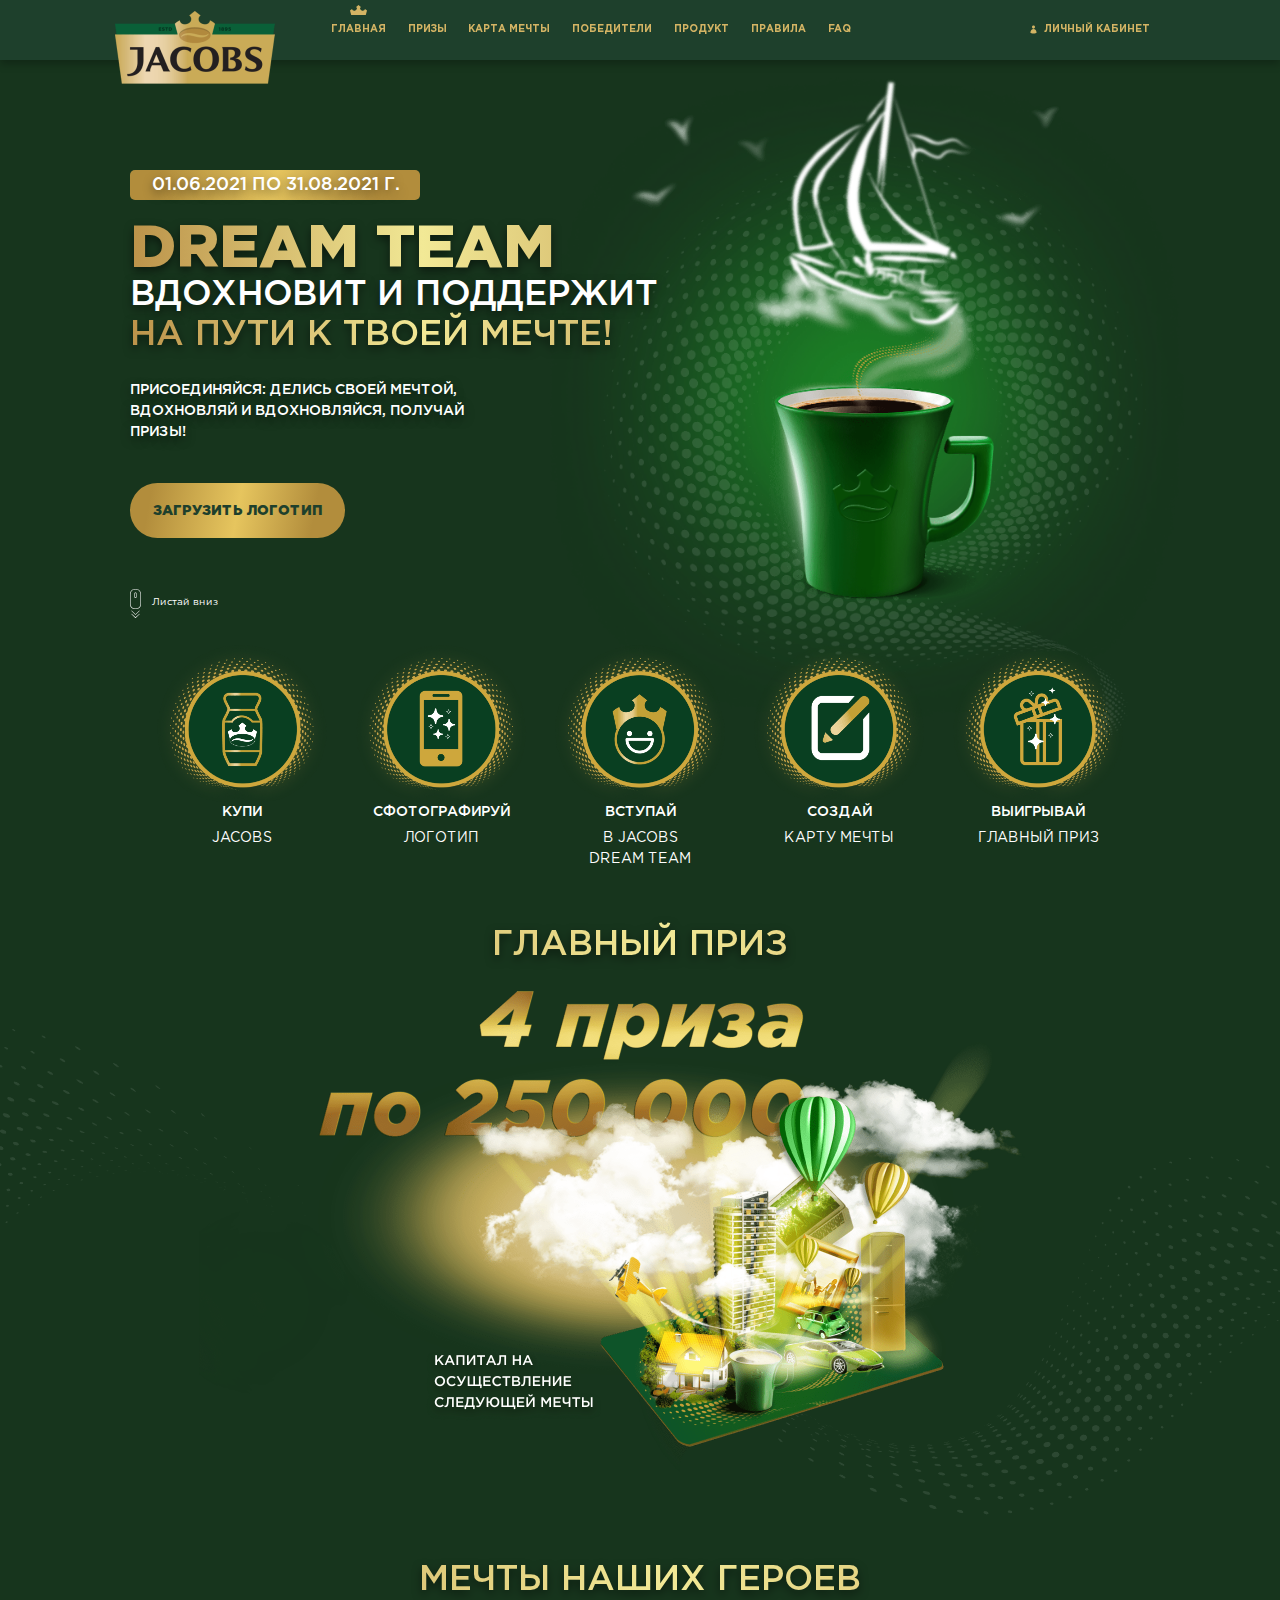
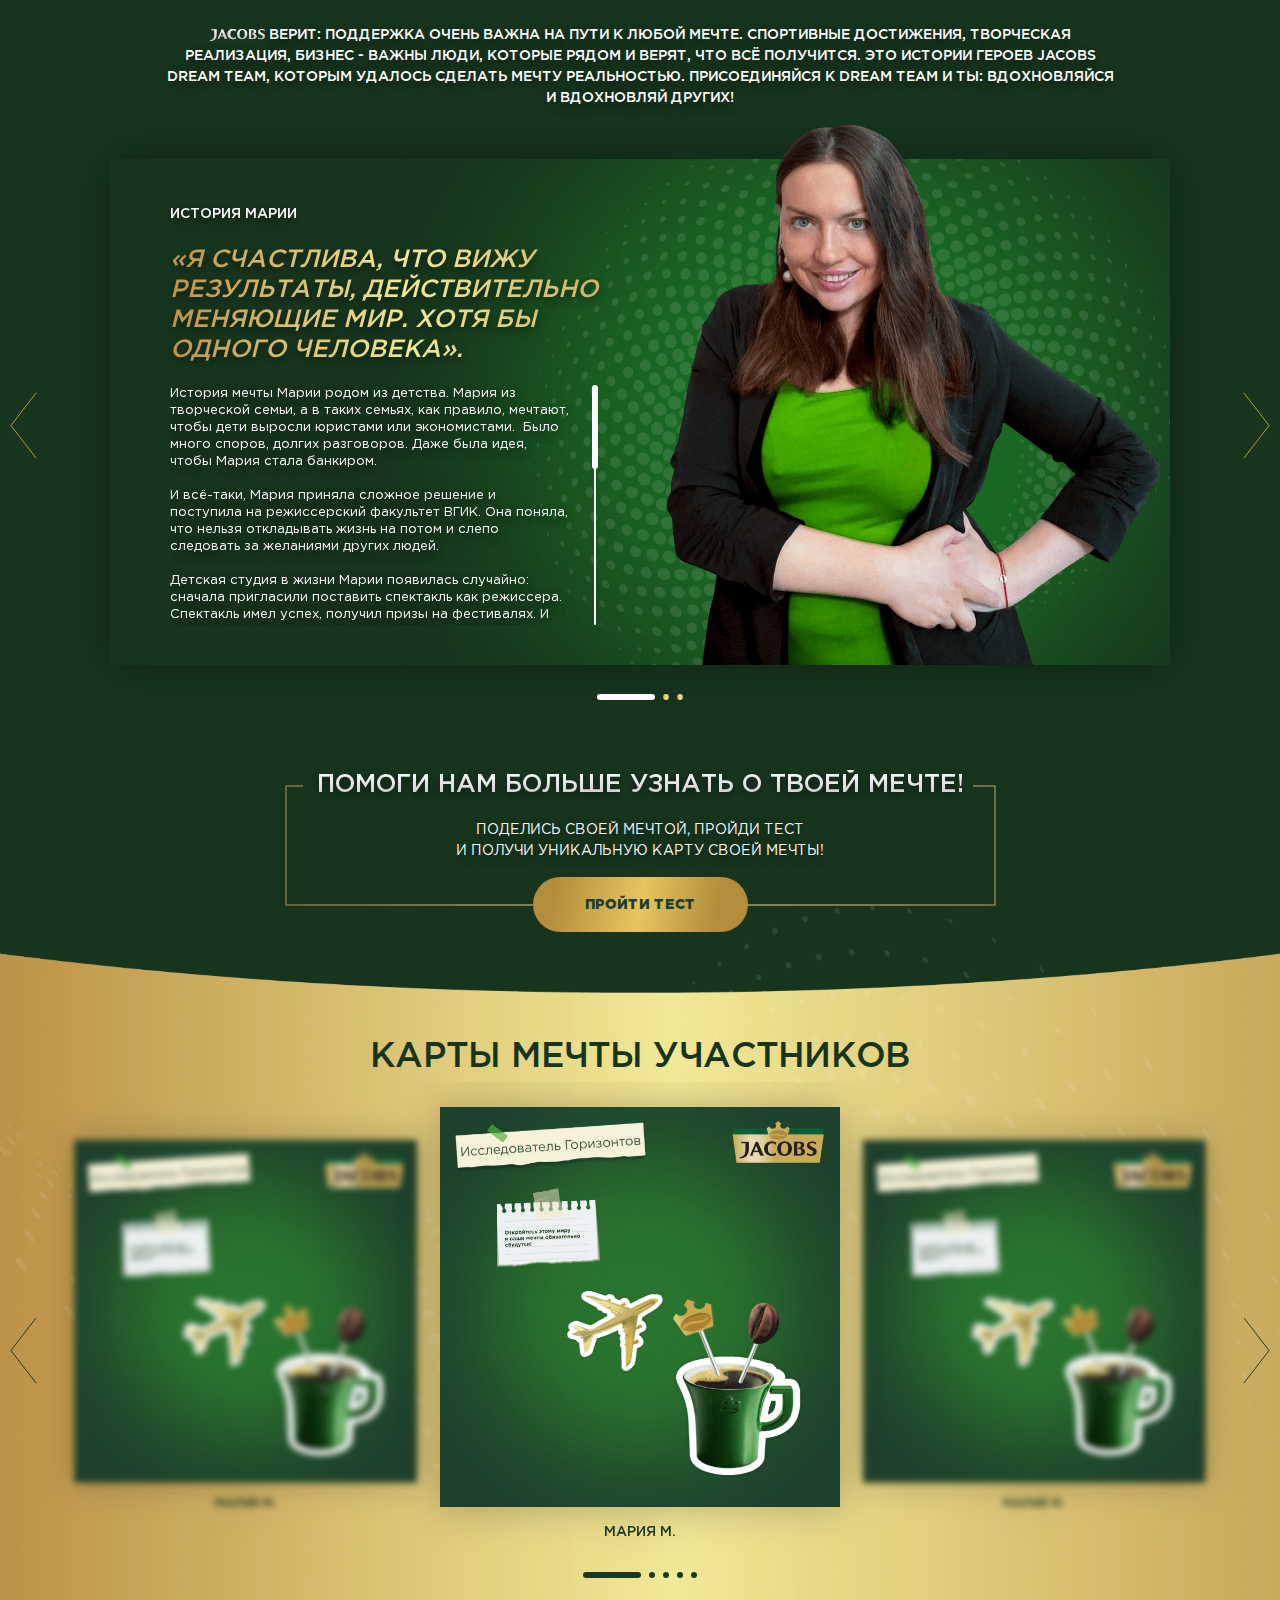
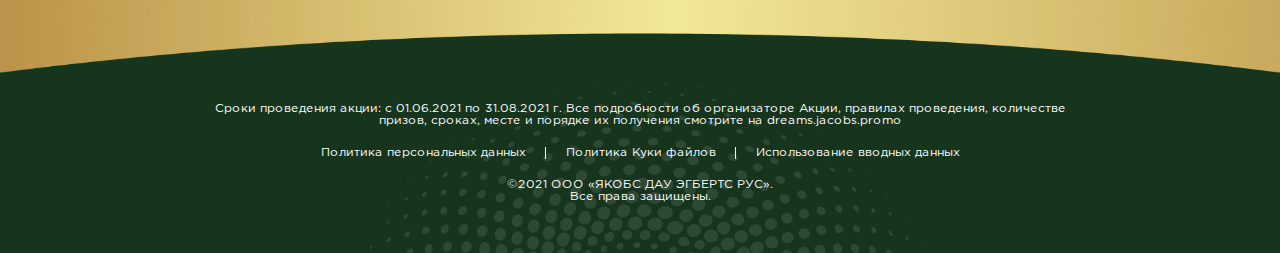
==== commit d5328229: "logo -> logotip" ====
--- a/index.html
+++ b/index.html
@@ -52,7 +52,7 @@
 							присоединяйся: делись <br class="mobile-visible">своей мечтой, <br class="desktop-visible">вдохновляй <br class="mobile-visible">и вдохновляйся, получай <br class="desktop-visible">призы!
 						</div>
 						<div class="btn-wrapper">
-							<a href="#!" class="btn pop-op" data-popup="auth">Загрузить лого</a>
+							<a href="#!" class="btn pop-op" data-popup="auth">Загрузить логотип</a>
 						</div>
 					</div>
 					<div class="scroll-down desktop-visible">Листай вниз</div>
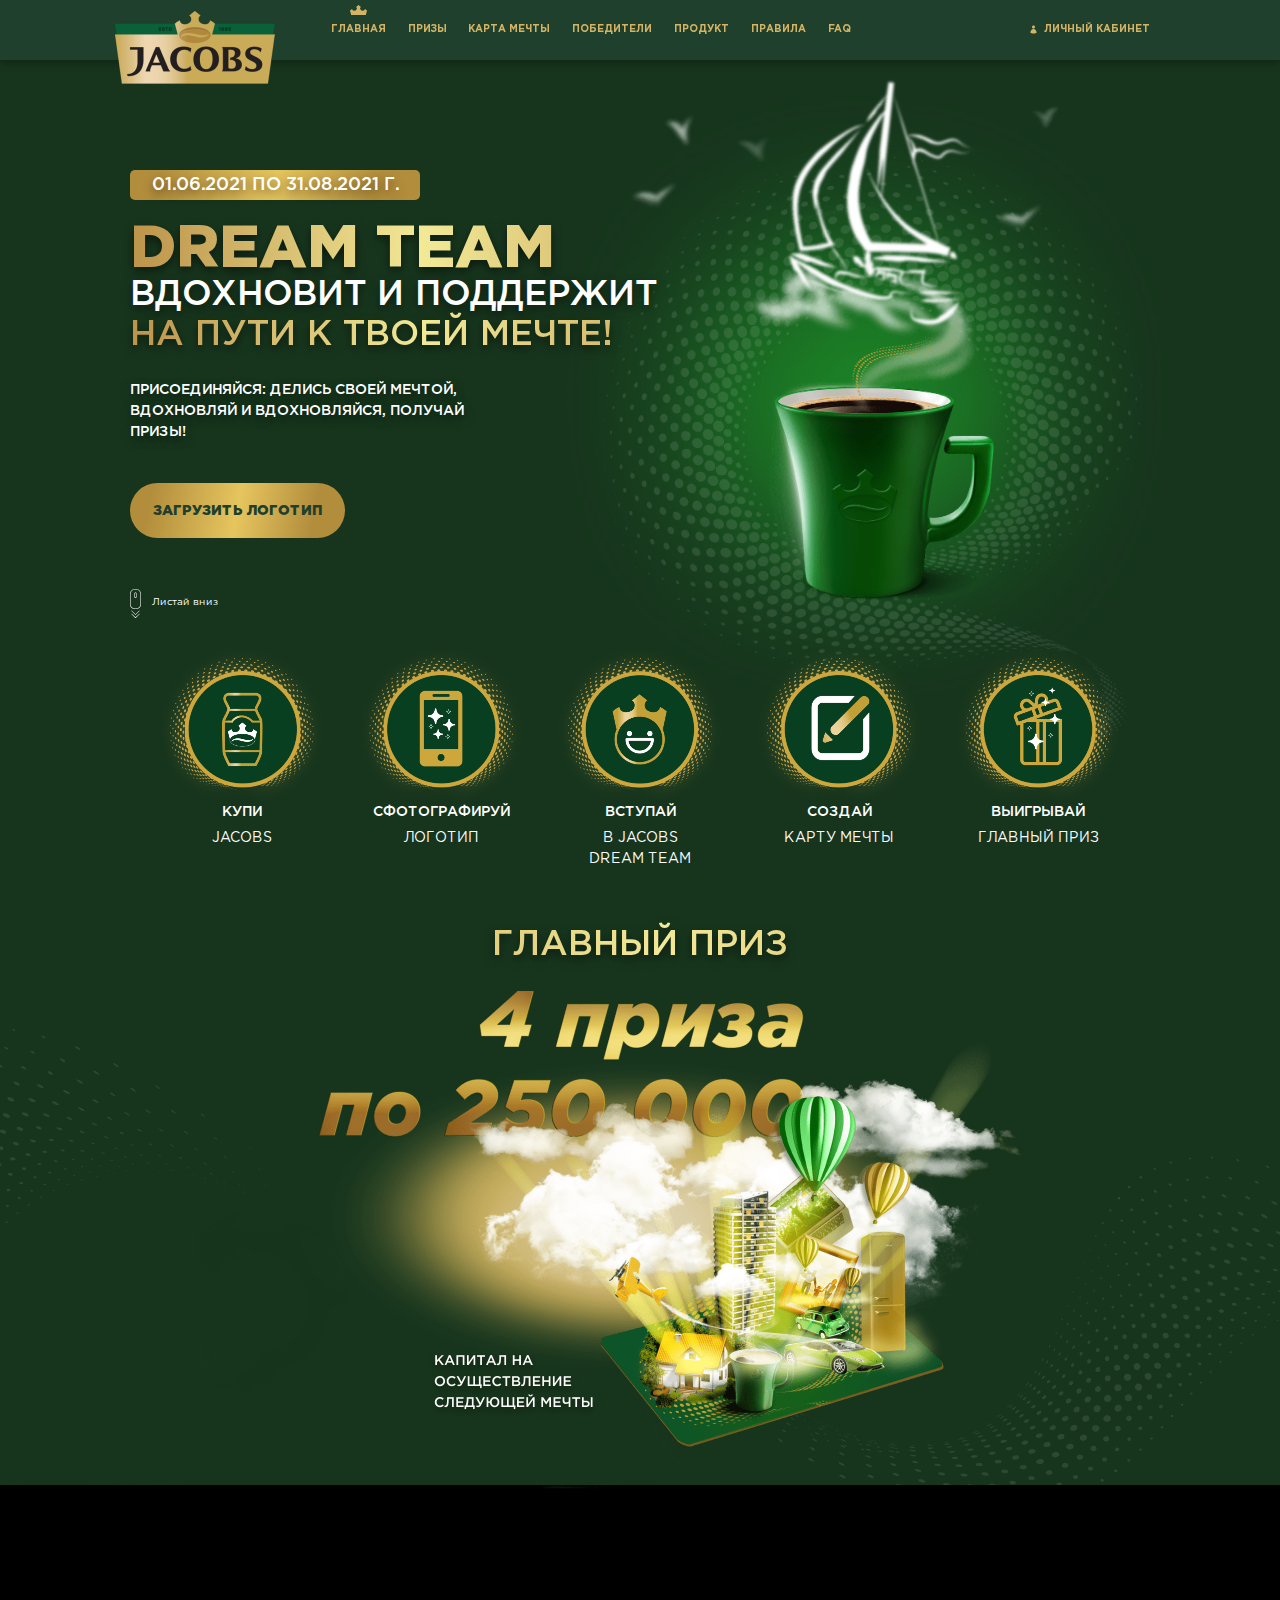
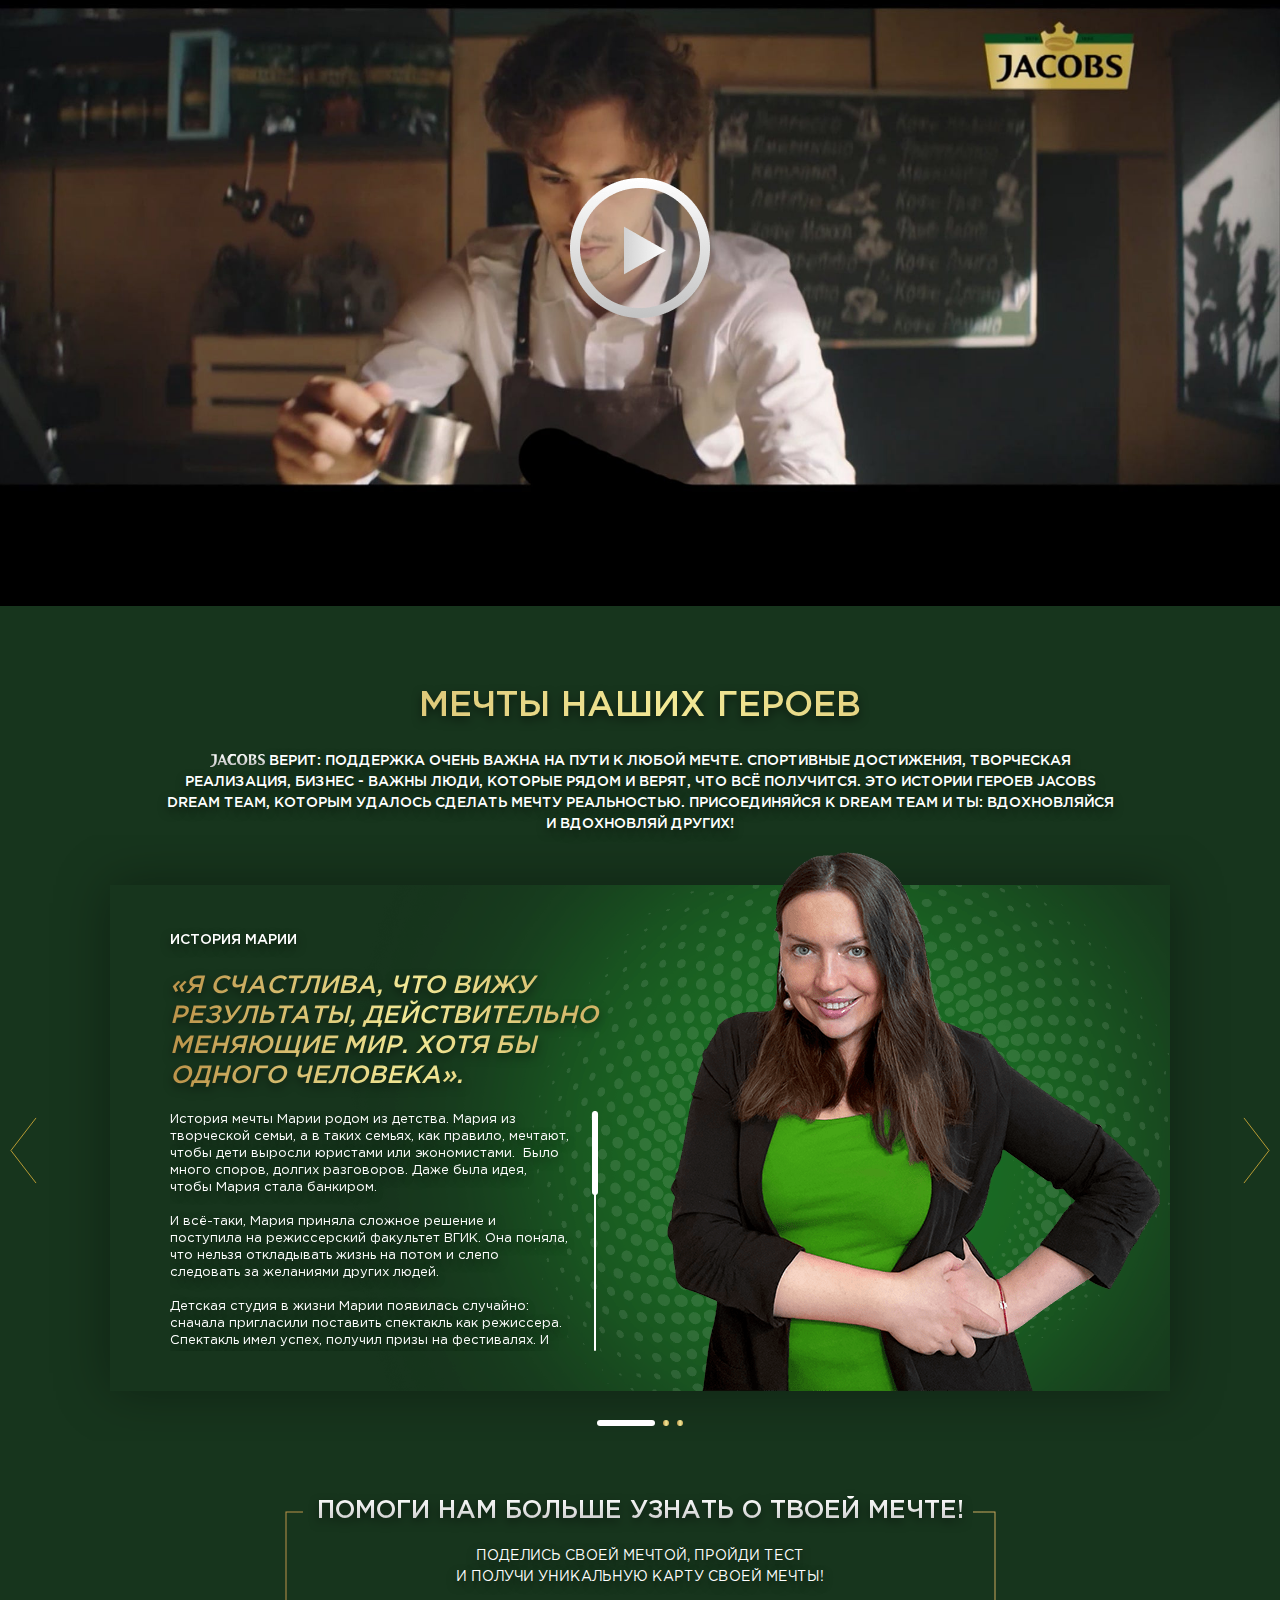
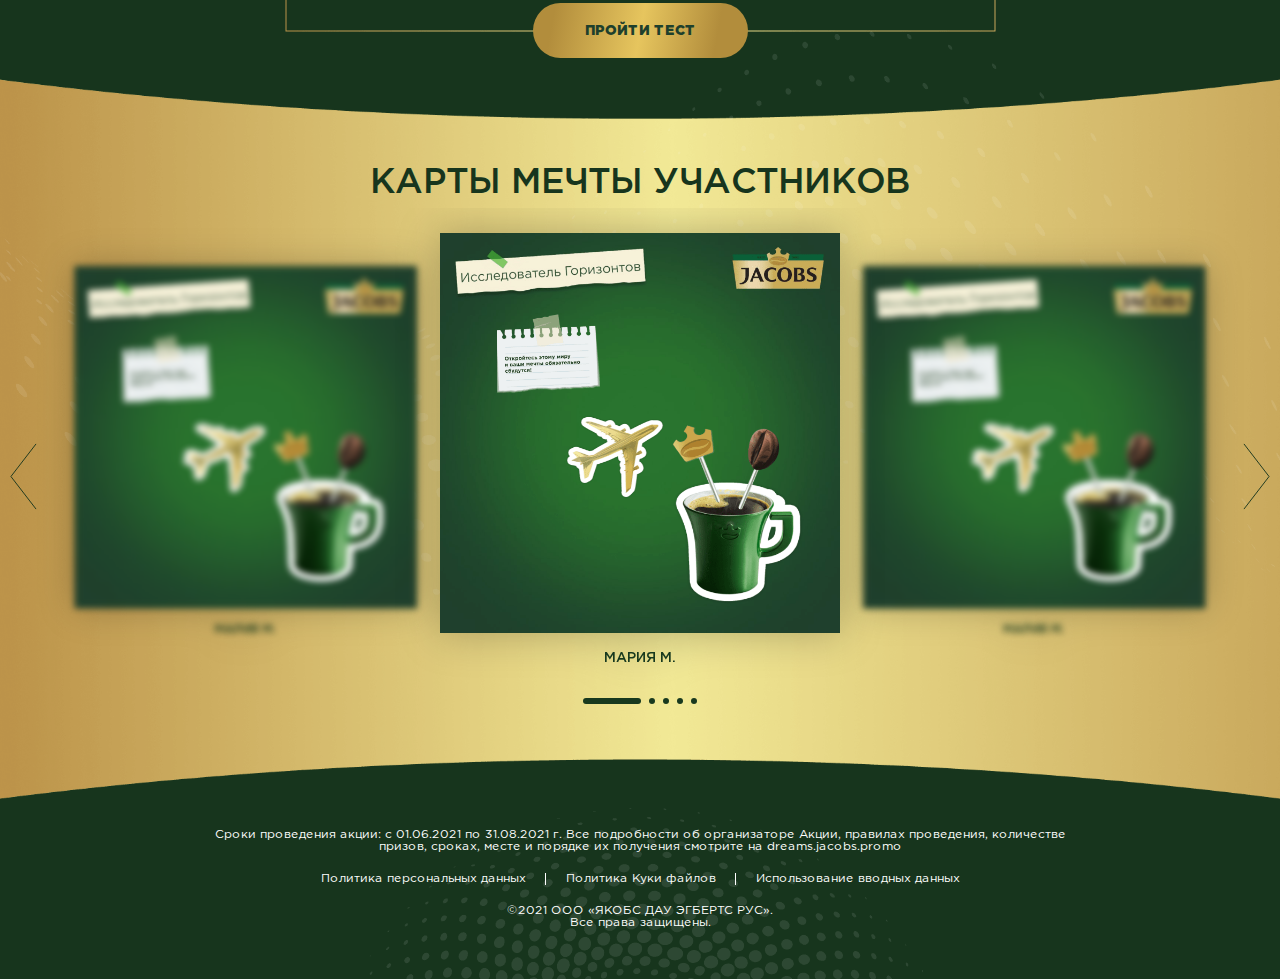
==== commit ce122fdb: "VIDEO" ====
--- a/index.html
+++ b/index.html
@@ -102,12 +102,12 @@
 					<div class="main-prize"></div>
 				</div>
 			</section>
-			<!-- <section class="video-block">
+			<section class="video-block">
 				<div id="video_holder">
 			        <div id="overlay"></div>
-			        <video id="video" tabindex="0" src="video/2103-31%20Jacobs%20%E2%80%93%20%D0%97%D0%B5%D1%80%D0%BD%D0%B0%2015.mp4" poster="video/video-poster.jpg" preload="metadata" width="100%"></video>
+			        <video id="video" tabindex="0" src="video/JACOBS_30s.mp4" poster="video/video-poster.jpg" preload="metadata" width="100%"></video>
 			    </div>
-			</section> -->
+			</section>
 			<section class="dream-block">
 				<div class="page-title">Мечты наших героев</div>
 				<div class="dreams-text desktop-visible">
